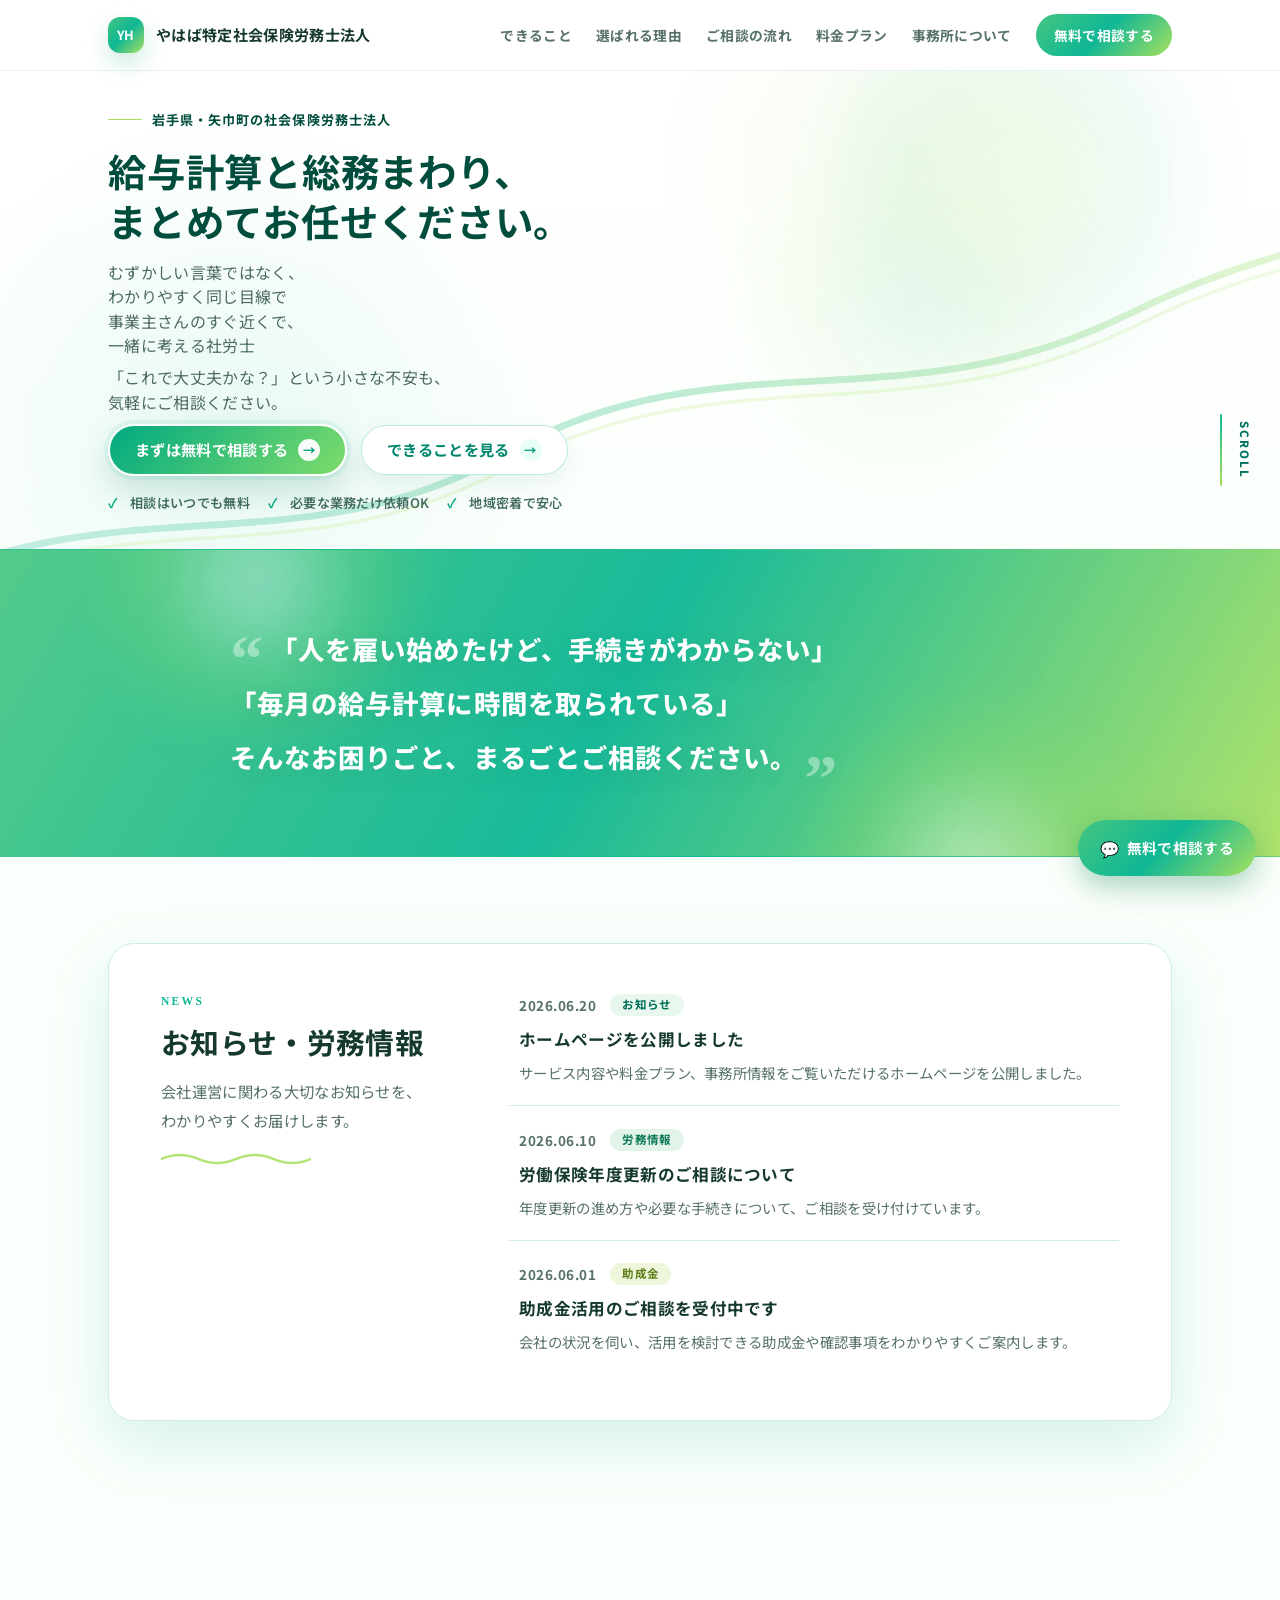
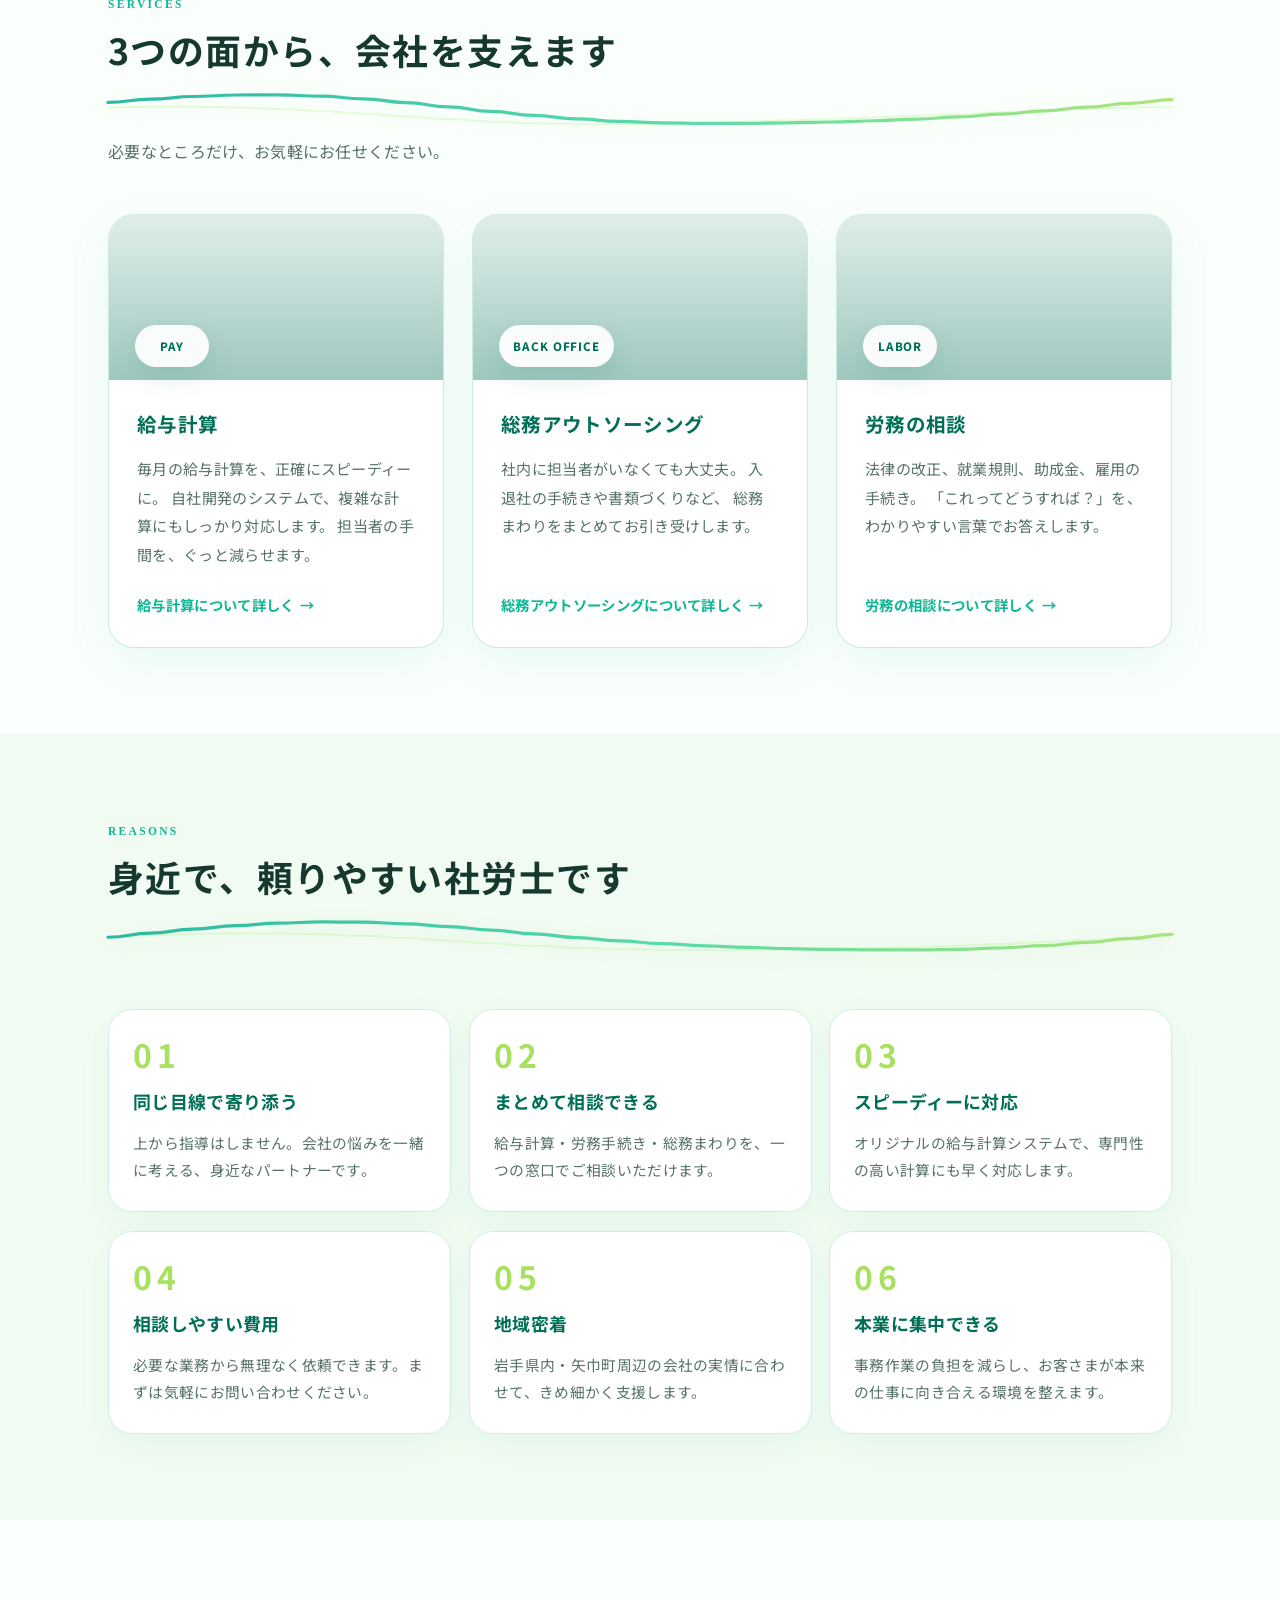
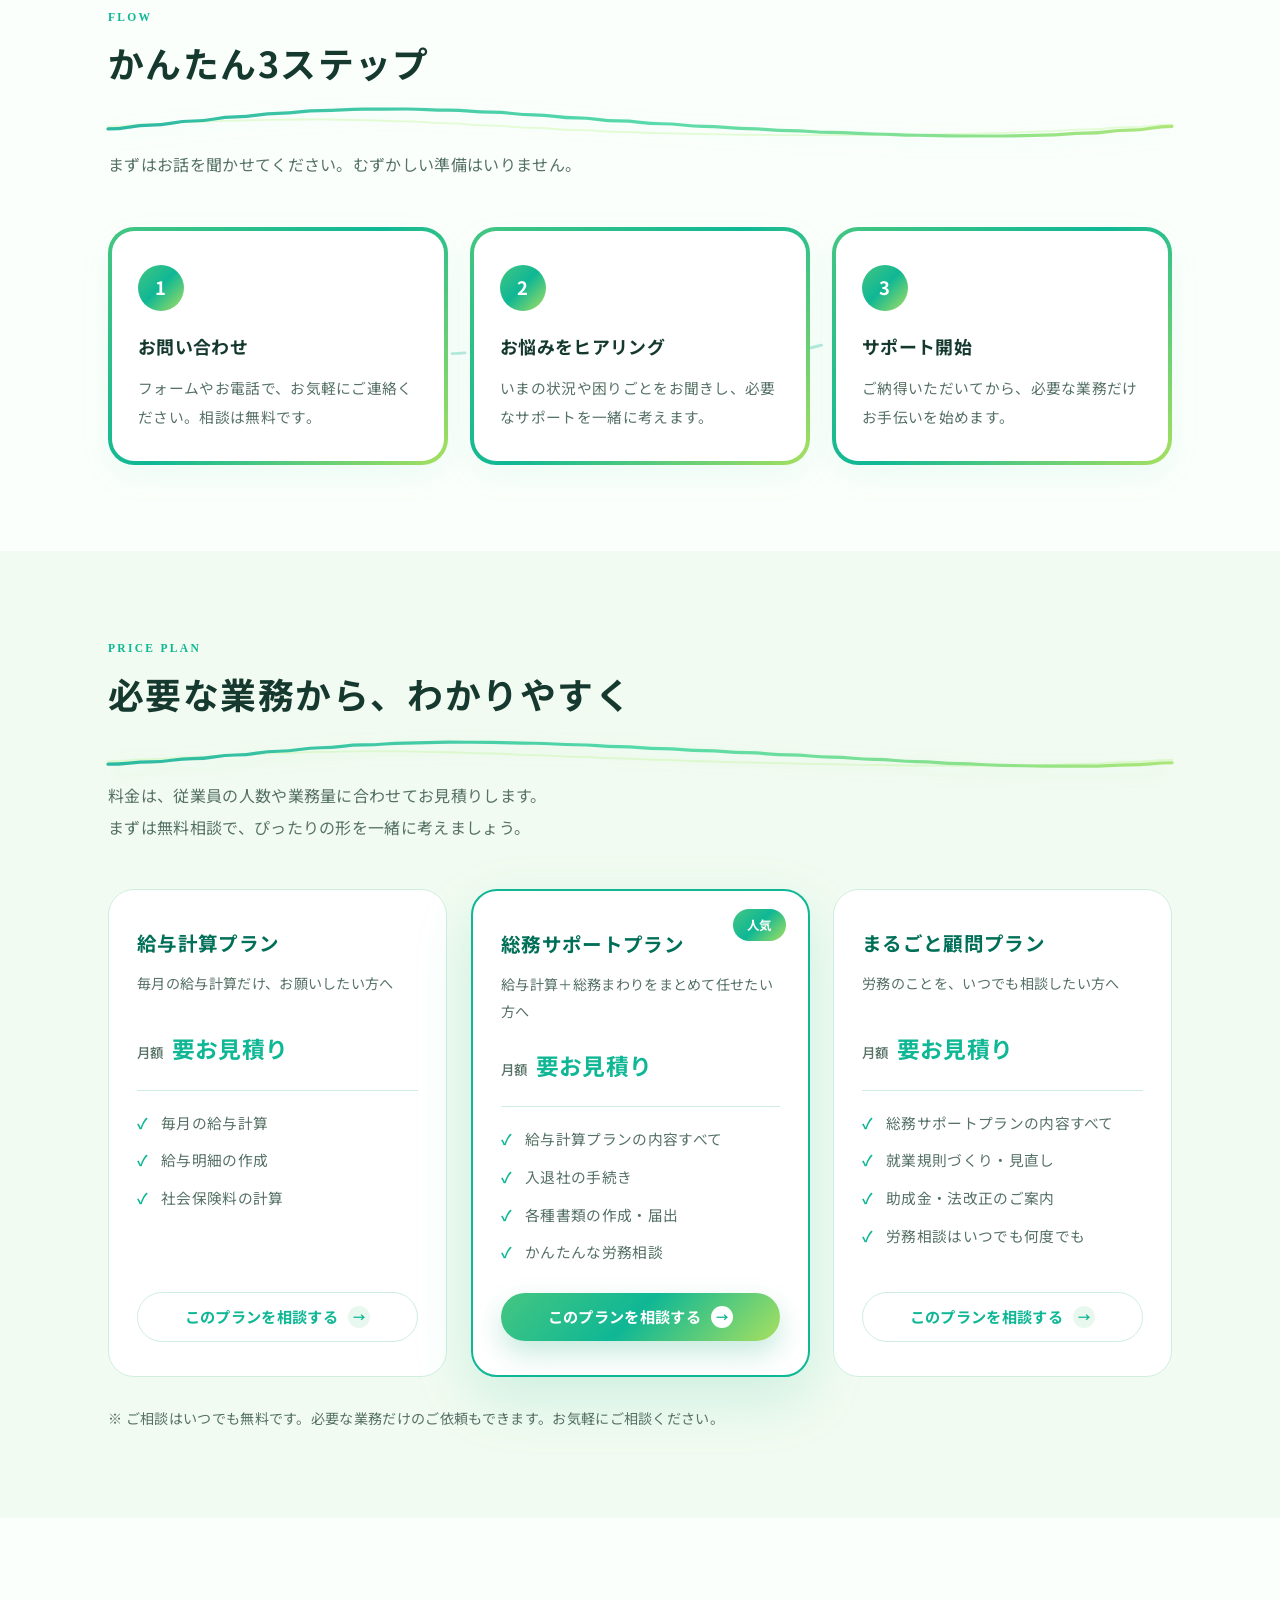
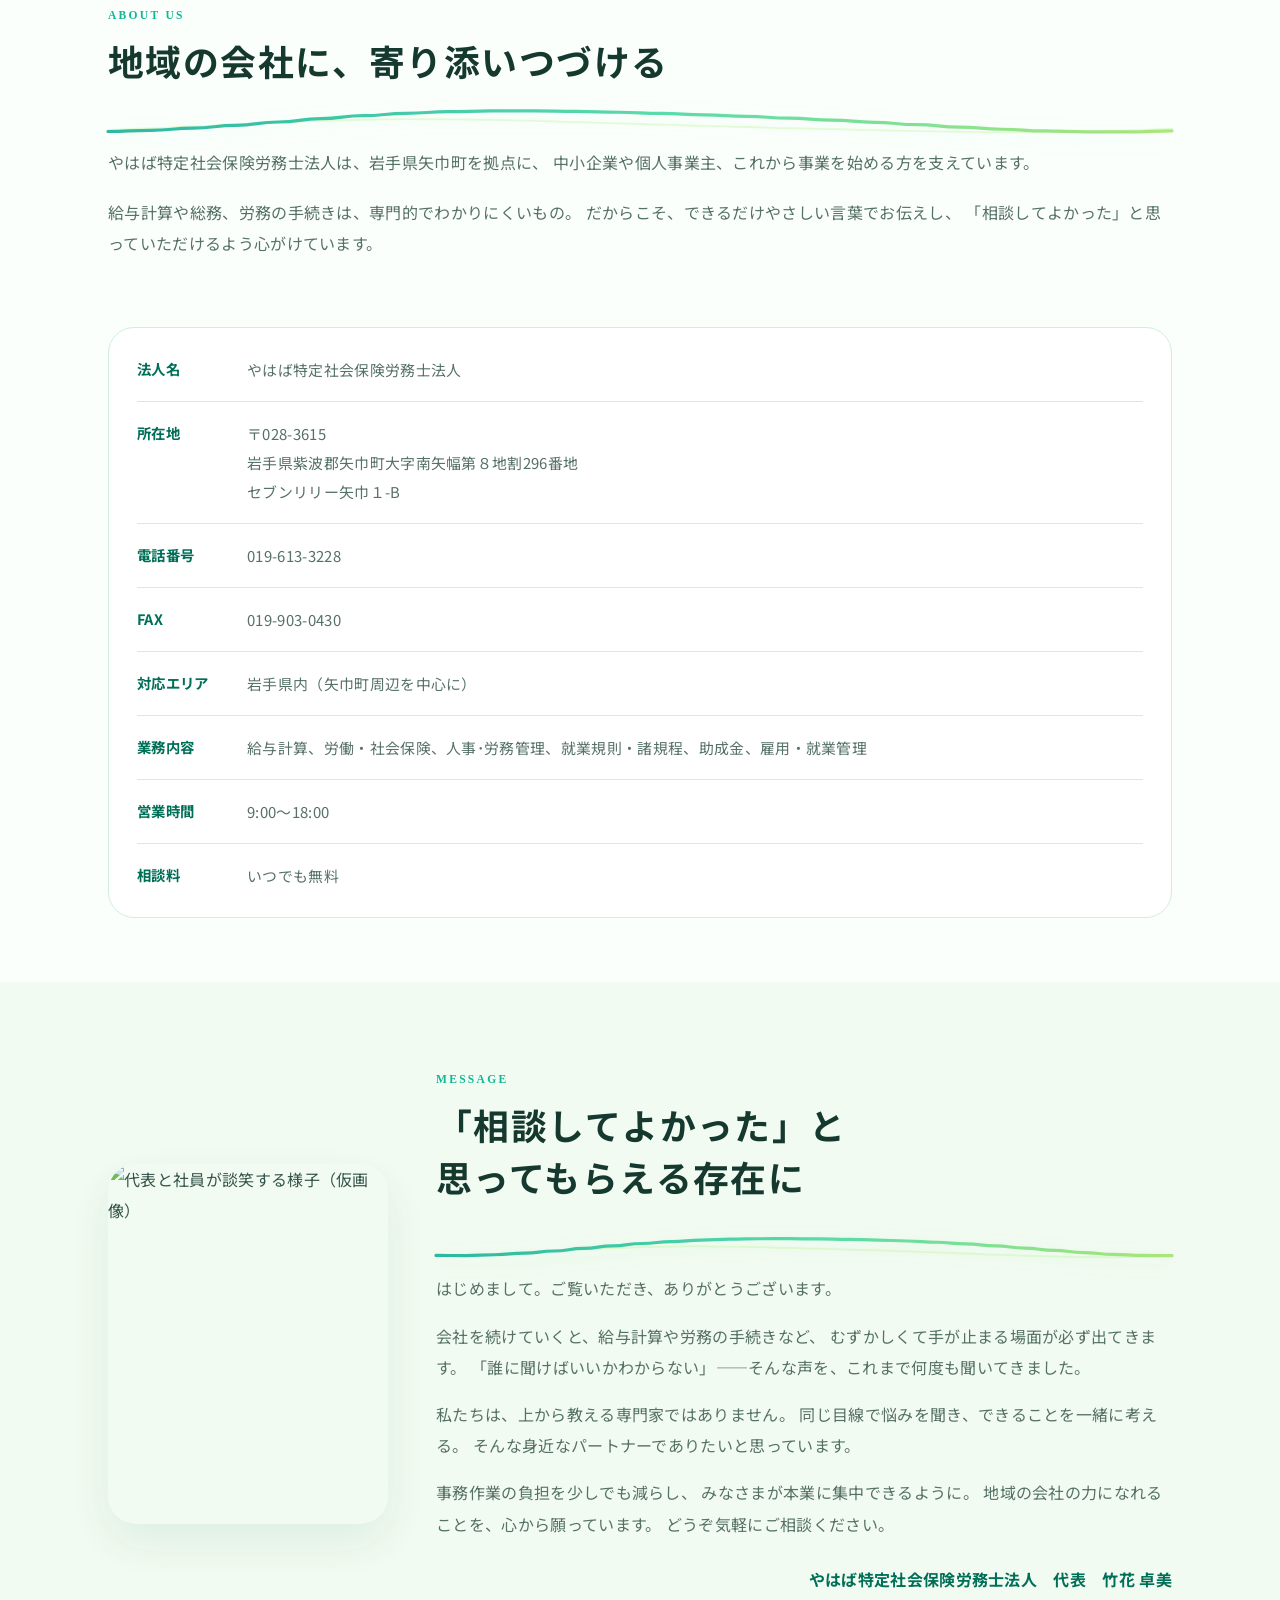
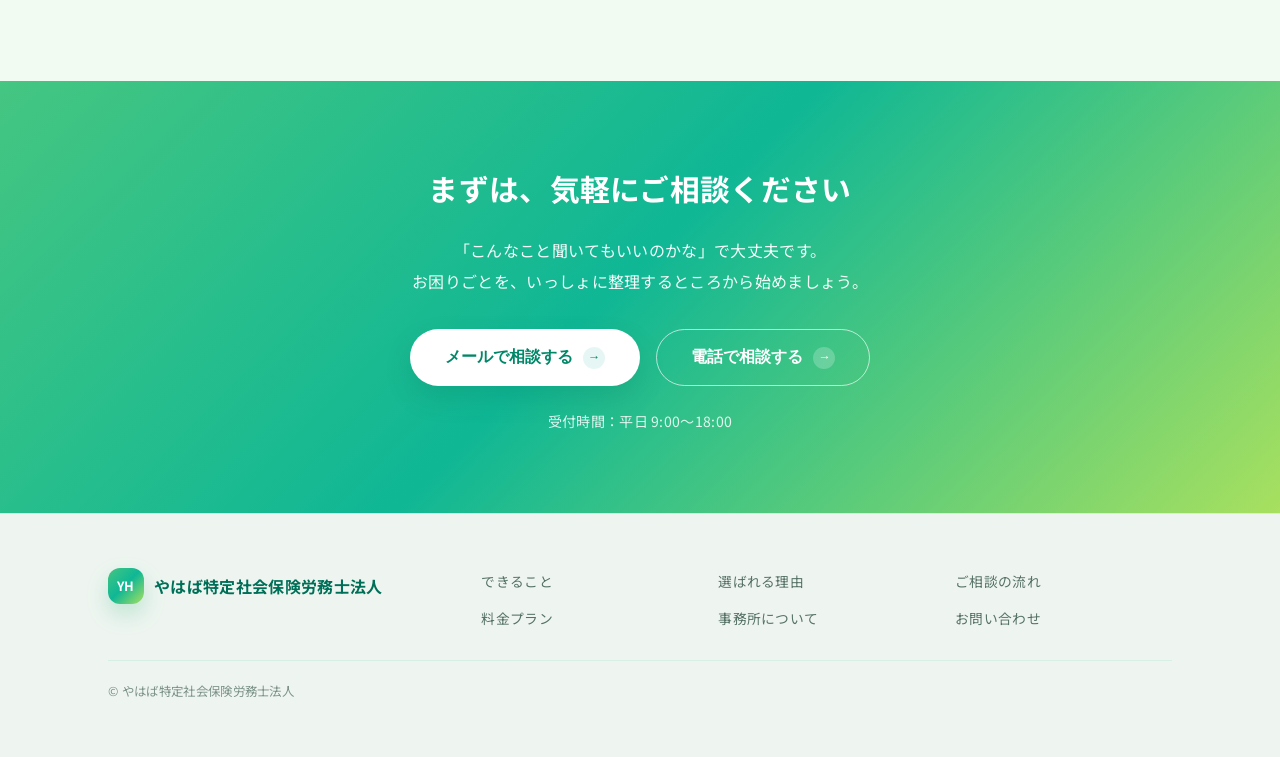
==== index.html @ e947ab68 "Add social insurance labor consultant website pages" ====
<!DOCTYPE html>
<html lang="ja">
<head>
<meta charset="UTF-8">
<meta name="viewport" content="width=device-width, initial-scale=1.0">
<title>やはば特定社会保険労務士法人｜給与計算・総務アウトソーシング・労務相談</title>
<meta name="description" content="岩手県矢巾町の社労士法人です。給与計算や総務まわり、労務の手続きを、まとめて相談できます。中小企業・個人事業主・創業期の方を、身近な目線で支えます。">
<link rel="preconnect" href="https://fonts.googleapis.com">
<link rel="preconnect" href="https://fonts.gstatic.com" crossorigin>
<link href="https://fonts.googleapis.com/css2?family=Noto+Sans+JP:wght@400;500;700&display=swap" rel="stylesheet">
<link rel="stylesheet" href="style.css">
</head>
<body>

<!-- ヘッダー -->
<header class="header" id="top">
  <div class="container header__inner">
    <a href="#top" class="logo">
      <span class="logo__mark">YH</span>
      <span class="logo__text">やはば特定社会保険労務士法人</span>
    </a>
    <nav class="nav" id="nav">
      <a href="#services">できること</a>
      <a href="#reasons">選ばれる理由</a>
      <a href="#flow">ご相談の流れ</a>
      <a href="#plans">料金プラン</a>
      <a href="#about">事務所について</a>
      <a href="#contact" class="nav__cta">無料で相談する</a>
    </nav>
    <button class="nav__toggle" id="navToggle" aria-label="メニューを開く" aria-expanded="false">
      <span></span><span></span><span></span>
    </button>
  </div>
</header>

<main>

  <!-- ヒーロー -->
  <section class="hero">
    <svg class="hero__curve" viewBox="0 0 1440 600" preserveAspectRatio="none" aria-hidden="true">
      <path d="M-40,470 C260,360 540,545 820,400 C1040,288 1250,345 1500,205" fill="none" stroke="var(--accent)" stroke-width="2.5" stroke-linecap="round"/>
    </svg>
    <div class="container hero__inner">
      <div class="hero__body">
        <p class="hero__lead">岩手県・矢巾町の社会保険労務士法人</p>
        <h1 class="hero__title"><span>給与計算と総務まわり、</span><span>まとめてお任せください。</span></h1>
        <div class="hero__message">
          <p class="hero__msgline">むずかしい言葉ではなく、</p>
          <p class="hero__msgline">わかりやすく同じ目線で</p>
          <p class="hero__msgline">事業主さんのすぐ近くで、</p>
          <p class="hero__msgline">一緒に考える社労士</p>
          <p class="hero__msgline hero__msgline--gap">「これで大丈夫かな？」という小さな不安も、</p>
          <p class="hero__msgline">気軽にご相談ください。</p>
        </div>
        <div class="hero__actions">
          <a href="#contact" class="btn btn--primary">まずは無料で相談する</a>
          <a href="#services" class="btn btn--ghost">できることを見る</a>
        </div>
        <ul class="hero__points">
          <li>相談はいつでも無料</li>
          <li>必要な業務だけ依頼OK</li>
          <li>地域密着で安心</li>
        </ul>
      </div>
      <div class="hero__visual" aria-label="地域の会社を支える社労士法人のイメージ">
        <figure class="hero__photo hero__photo--large"><img src="assets/photos/hero-consult.jpg" alt="相談しながら課題を整理するビジネスチーム"></figure>
        <figure class="hero__photo hero__photo--small"><img src="assets/photos/hero-meeting.jpg" alt="書類とパソコンが置かれた明るいオフィス"></figure>
        <figure class="hero__photo hero__photo--thin"><img src="assets/photos/hero-office.jpg" alt="労務相談のイメージ"></figure>
        <p class="hero__bigword">YAHABA SHAROSHI</p>
      </div>
    </div>
  </section>

  <!-- 共感 -->
  <section class="band">
    <div class="container">
      <p class="band__text">
        「人を雇い始めたけど、手続きがわからない」<br>
        「毎月の給与計算に時間を取られている」<br>
        そんなお困りごと、まるごとご相談ください。
      </p>
    </div>
  </section>

  <!-- お知らせ -->
  <section class="section" id="news">
    <div class="container">
      <div class="news">
        <div class="news__head">
          <p class="section__eyebrow">News</p>
          <h2 class="news__title">お知らせ・労務情報</h2>
          <p class="news__desc">会社運営に関わる大切なお知らせを、<br>わかりやすくお届けします。</p>
          <svg class="news__wave" viewBox="0 0 200 16" preserveAspectRatio="none" aria-hidden="true">
            <path d="M0,9 Q25,1 50,9 T100,9 T150,9 T200,9" fill="none" stroke="var(--accent)" stroke-width="2.6" stroke-linecap="round"/>
          </svg>
        </div>
        <ul class="news__list">
          <li class="news__item">
            <article class="news__entry">
              <div class="news__meta">
                <time class="news__date" datetime="2026-06-20">2026.06.20</time>
                <span class="news__tag news__tag--info">お知らせ</span>
              </div>
              <div class="news__body">
                <h3 class="news__headline">ホームページを公開しました</h3>
                <p class="news__text">サービス内容や料金プラン、事務所情報をご覧いただけるホームページを公開しました。</p>
              </div>
            </article>
          </li>
          <li class="news__item">
            <article class="news__entry">
              <div class="news__meta">
                <time class="news__date" datetime="2026-06-10">2026.06.10</time>
                <span class="news__tag news__tag--roumu">労務情報</span>
              </div>
              <div class="news__body">
                <h3 class="news__headline">労働保険年度更新のご相談について</h3>
                <p class="news__text">年度更新の進め方や必要な手続きについて、ご相談を受け付けています。</p>
              </div>
            </article>
          </li>
          <li class="news__item">
            <article class="news__entry">
              <div class="news__meta">
                <time class="news__date" datetime="2026-06-01">2026.06.01</time>
                <span class="news__tag news__tag--josei">助成金</span>
              </div>
              <div class="news__body">
                <h3 class="news__headline">助成金活用のご相談を受付中です</h3>
                <p class="news__text">会社の状況を伺い、活用を検討できる助成金や確認事項をわかりやすくご案内します。</p>
              </div>
            </article>
          </li>
        </ul>
      </div>
    </div>
  </section>

  <!-- できること -->
  <section class="section" id="services">
    <div class="container">
      <div class="section__head">
        <p class="section__eyebrow">Services</p>
        <h2 class="section__title">3つの面から、会社を支えます</h2>
        <p class="section__desc">必要なところだけ、お気軽にお任せください。</p>
      </div>
      <div class="cards">
        <a class="card card--payroll" href="payroll.html">
          <div class="card__ico">PAY</div>
          <h3 class="card__title">給与計算</h3>
          <p class="card__text">
            毎月の給与計算を、正確にスピーディーに。
            自社開発のシステムで、複雑な計算にもしっかり対応します。
            担当者の手間を、ぐっと減らせます。
          </p>
          <span class="card__more">給与計算について詳しく <span aria-hidden="true">→</span></span>
        </a>
        <a class="card card--soumu" href="soumu.html">
          <div class="card__ico">BACK OFFICE</div>
          <h3 class="card__title">総務アウトソーシング</h3>
          <p class="card__text">
            社内に担当者がいなくても大丈夫。
            入退社の手続きや書類づくりなど、
            総務まわりをまとめてお引き受けします。
          </p>
          <span class="card__more">総務アウトソーシングについて詳しく <span aria-hidden="true">→</span></span>
        </a>
        <a class="card card--roumu" href="roumu.html">
          <div class="card__ico">LABOR</div>
          <h3 class="card__title">労務の相談</h3>
          <p class="card__text">
            法律の改正、就業規則、助成金、雇用の手続き。
            「これってどうすれば？」を、
            わかりやすい言葉でお答えします。
          </p>
          <span class="card__more">労務の相談について詳しく <span aria-hidden="true">→</span></span>
        </a>
      </div>
    </div>
  </section>

  <!-- 選ばれる理由 -->
  <section class="section section--alt" id="reasons">
    <div class="container">
      <div class="section__head">
        <p class="section__eyebrow">Reasons</p>
        <h2 class="section__title">身近で、頼りやすい社労士です</h2>
      </div>
      <div class="reasons">
        <div class="reason">
          <span class="reason__num">01</span>
          <h3 class="reason__title">同じ目線で寄り添う</h3>
          <p class="reason__text">上から指導はしません。会社の悩みを一緒に考える、身近なパートナーです。</p>
        </div>
        <div class="reason">
          <span class="reason__num">02</span>
          <h3 class="reason__title">まとめて相談できる</h3>
          <p class="reason__text">給与計算・労務手続き・総務まわりを、一つの窓口でご相談いただけます。</p>
        </div>
        <div class="reason">
          <span class="reason__num">03</span>
          <h3 class="reason__title">スピーディーに対応</h3>
          <p class="reason__text">オリジナルの給与計算システムで、専門性の高い計算にも早く対応します。</p>
        </div>
        <div class="reason">
          <span class="reason__num">04</span>
          <h3 class="reason__title">相談しやすい費用</h3>
          <p class="reason__text">必要な業務から無理なく依頼できます。まずは気軽にお問い合わせください。</p>
        </div>
        <div class="reason">
          <span class="reason__num">05</span>
          <h3 class="reason__title">地域密着</h3>
          <p class="reason__text">岩手県内・矢巾町周辺の会社の実情に合わせて、きめ細かく支援します。</p>
        </div>
        <div class="reason">
          <span class="reason__num">06</span>
          <h3 class="reason__title">本業に集中できる</h3>
          <p class="reason__text">事務作業の負担を減らし、お客さまが本来の仕事に向き合える環境を整えます。</p>
        </div>
      </div>
    </div>
  </section>

  <!-- ご相談の流れ -->
  <section class="section" id="flow">
    <div class="container">
      <div class="section__head">
        <p class="section__eyebrow">Flow</p>
        <h2 class="section__title">かんたん3ステップ</h2>
        <p class="section__desc">まずはお話を聞かせてください。むずかしい準備はいりません。</p>
      </div>
      <ol class="flow">
        <li class="flow__step">
          <span class="flow__num">1</span>
          <h3 class="flow__title">お問い合わせ</h3>
          <p class="flow__text">フォームやお電話で、お気軽にご連絡ください。相談は無料です。</p>
        </li>
        <li class="flow__step">
          <span class="flow__num">2</span>
          <h3 class="flow__title">お悩みをヒアリング</h3>
          <p class="flow__text">いまの状況や困りごとをお聞きし、必要なサポートを一緒に考えます。</p>
        </li>
        <li class="flow__step">
          <span class="flow__num">3</span>
          <h3 class="flow__title">サポート開始</h3>
          <p class="flow__text">ご納得いただいてから、必要な業務だけお手伝いを始めます。</p>
        </li>
      </ol>
    </div>
  </section>

  <!-- 料金プラン -->
  <section class="section section--alt" id="plans">
    <div class="container">
      <div class="section__head">
        <p class="section__eyebrow">Price Plan</p>
        <h2 class="section__title">必要な業務から、わかりやすく</h2>
        <p class="section__desc">
          料金は、従業員の人数や業務量に合わせてお見積りします。<br>
          まずは無料相談で、ぴったりの形を一緒に考えましょう。
        </p>
      </div>
      <div class="plans">
        <article class="plan">
          <h3 class="plan__name">給与計算プラン</h3>
          <p class="plan__for">毎月の給与計算だけ、お願いしたい方へ</p>
          <p class="plan__price"><span class="plan__from">月額</span>要お見積り</p>
          <ul class="plan__list">
            <li>毎月の給与計算</li>
            <li>給与明細の作成</li>
            <li>社会保険料の計算</li>
          </ul>
          <a href="#contact" class="btn btn--ghost plan__btn">このプランを相談する</a>
        </article>

        <article class="plan plan--featured">
          <span class="plan__badge">人気</span>
          <h3 class="plan__name">総務サポートプラン</h3>
          <p class="plan__for">給与計算＋総務まわりをまとめて任せたい方へ</p>
          <p class="plan__price"><span class="plan__from">月額</span>要お見積り</p>
          <ul class="plan__list">
            <li>給与計算プランの内容すべて</li>
            <li>入退社の手続き</li>
            <li>各種書類の作成・届出</li>
            <li>かんたんな労務相談</li>
          </ul>
          <a href="#contact" class="btn btn--primary plan__btn">このプランを相談する</a>
        </article>

        <article class="plan">
          <h3 class="plan__name">まるごと顧問プラン</h3>
          <p class="plan__for">労務のことを、いつでも相談したい方へ</p>
          <p class="plan__price"><span class="plan__from">月額</span>要お見積り</p>
          <ul class="plan__list">
            <li>総務サポートプランの内容すべて</li>
            <li>就業規則づくり・見直し</li>
            <li>助成金・法改正のご案内</li>
            <li>労務相談はいつでも何度でも</li>
          </ul>
          <a href="#contact" class="btn btn--ghost plan__btn">このプランを相談する</a>
        </article>
      </div>
      <p class="plans__note">※ ご相談はいつでも無料です。必要な業務だけのご依頼もできます。お気軽にご相談ください。</p>
    </div>
  </section>

  <!-- 事務所について -->
  <section class="section" id="about">
    <div class="container about">
      <div class="about__body">
        <p class="section__eyebrow">About Us</p>
        <h2 class="section__title">地域の会社に、寄り添いつづける</h2>
        <p class="about__text">
          やはば特定社会保険労務士法人は、岩手県矢巾町を拠点に、
          中小企業や個人事業主、これから事業を始める方を支えています。
        </p>
        <p class="about__text">
          給与計算や総務、労務の手続きは、専門的でわかりにくいもの。
          だからこそ、できるだけやさしい言葉でお伝えし、
          「相談してよかった」と思っていただけるよう心がけています。
        </p>
      </div>
      <div class="about__info">
        <dl class="info">
          <div class="info__row"><dt>法人名</dt><dd>やはば特定社会保険労務士法人</dd></div>
          <div class="info__row"><dt>所在地</dt><dd>〒028-3615<br>岩手県紫波郡矢巾町大字南矢幅第８地割296番地<br>セブンリリー矢巾１-B</dd></div>
          <div class="info__row"><dt>電話番号</dt><dd><a href="tel:0196133228">019-613-3228</a></dd></div>
          <div class="info__row"><dt>FAX</dt><dd>019-903-0430</dd></div>
          <div class="info__row"><dt>対応エリア</dt><dd>岩手県内（矢巾町周辺を中心に）</dd></div>
          <div class="info__row"><dt>業務内容</dt><dd>給与計算、労働・社会保険、人事･労務管理、就業規則・諸規程、助成金、雇用・就業管理</dd></div>
          <div class="info__row"><dt>営業時間</dt><dd>9:00〜18:00</dd></div>
          <div class="info__row"><dt>相談料</dt><dd>いつでも無料</dd></div>
        </dl>
      </div>
    </div>

    <!-- 事務所風景スライドショー（画像はサンプル。後で差し替え可） -->
    <div class="container">
      <div class="office-gallery" role="group" aria-label="事務所の風景（自動で切り替わります）">
        <figure class="office-gallery__slide">
          <img src="assets/photos/hero-consult.jpg" alt="相談風景のイメージ">
        </figure>
        <figure class="office-gallery__slide">
          <img src="assets/photos/hero-meeting.jpg" alt="打ち合わせ風景のイメージ">
        </figure>
        <figure class="office-gallery__slide">
          <img src="assets/photos/hero-office.jpg" alt="労務相談のイメージ">
        </figure>
        <span class="office-gallery__note">地域密着の相談しやすい雰囲気</span>
      </div>
    </div>
  </section>

  <!-- 代表挨拶 -->
  <section class="section section--alt" id="greeting">
    <div class="container greeting">
      <div class="greeting__person greeting__photoOnly">
        <!-- 仮画像：本番では「代表＋社員が談笑する写真」に差し替えてください -->
        <img src="assets/photos/hero-consult.jpg" alt="代表と社員が談笑する様子（仮画像）">
        <div class="greeting__photo" aria-hidden="true">代表</div>
        <p class="greeting__role">代表社員・特定社会保険労務士</p>
        <p class="greeting__name">竹花 卓美</p>
      </div>
      <div class="greeting__body">
        <p class="section__eyebrow">Message</p>
        <h2 class="section__title">「相談してよかった」と<br>思ってもらえる存在に</h2>
        <p class="greeting__text">
          はじめまして。ご覧いただき、ありがとうございます。
        </p>
        <p class="greeting__text">
          会社を続けていくと、給与計算や労務の手続きなど、
          むずかしくて手が止まる場面が必ず出てきます。
          「誰に聞けばいいかわからない」——そんな声を、これまで何度も聞いてきました。
        </p>
        <p class="greeting__text">
          私たちは、上から教える専門家ではありません。
          同じ目線で悩みを聞き、できることを一緒に考える。
          そんな身近なパートナーでありたいと思っています。
        </p>
        <p class="greeting__text">
          事務作業の負担を少しでも減らし、
          みなさまが本業に集中できるように。
          地域の会社の力になれることを、心から願っています。
          どうぞ気軽にご相談ください。
        </p>
        <p class="greeting__sign">やはば特定社会保険労務士法人　代表　竹花 卓美</p>
      </div>
    </div>
  </section>

  <!-- お問い合わせ -->
  <section class="cta" id="contact">
    <div class="container cta__inner">
      <h2 class="cta__title">まずは、気軽にご相談ください</h2>
      <p class="cta__text">
        「こんなこと聞いてもいいのかな」で大丈夫です。<br>
        お困りごとを、いっしょに整理するところから始めましょう。
      </p>
      <div class="cta__actions">
        <button type="button" class="btn btn--white btn--lg contact-modal-open">メールで相談する</button>
        <button type="button" class="btn btn--outline btn--lg phone-modal-open">電話で相談する</button>
      </div>
      <p class="cta__note">受付時間：平日 9:00〜18:00</p>
    </div>
  </section>

</main>

<!-- Scroll Guide -->
<a href="#services" class="scroll-guide" aria-label="下へスクロール">
  <span>SCROLL</span>
  <i aria-hidden="true"></i>
</a>

<!-- フローティング相談ボタン -->
<a href="#contact" class="floating-cta">無料で相談する</a>

<!-- フッター -->
<footer class="footer">
  <div class="container footer__inner">
    <div class="footer__brand">
      <span class="logo__mark">YH</span>
      <span>やはば特定社会保険労務士法人</span>
    </div>
    <nav class="footer__nav">
      <a href="#services">できること</a>
      <a href="#reasons">選ばれる理由</a>
      <a href="#flow">ご相談の流れ</a>
      <a href="#plans">料金プラン</a>
      <a href="#about">事務所について</a>
      <a href="#contact">お問い合わせ</a>
    </nav>
    <p class="footer__copy">&copy; やはば特定社会保険労務士法人</p>
  </div>
</footer>


<!-- 電話番号ポップアップ -->
<div class="phone-modal" id="phoneModal" aria-hidden="true">
  <div class="phone-modal__overlay" data-phone-close></div>
  <div class="phone-modal__dialog" role="dialog" aria-modal="true" aria-labelledby="phoneModalTitle">
    <button type="button" class="phone-modal__close" aria-label="閉じる" data-phone-close>×</button>
    <p class="phone-modal__eyebrow">お電話でのご相談</p>
    <h2 class="phone-modal__title" id="phoneModalTitle">やはば特定社会保険労務士法人</h2>
    <a class="phone-modal__number" href="tel:0196133228">019-613-3228</a>
    <p class="phone-modal__note">スマートフォンでは番号をタップすると発信できます。<br>受付時間：平日 9:00〜18:00</p>
  </div>
</div>

<!-- お問い合わせフォーム -->
<div class="contact-modal" id="contactModal" aria-hidden="true">
  <div class="contact-modal__overlay" data-contact-close></div>
  <div class="contact-modal__dialog" role="dialog" aria-modal="true" aria-labelledby="contactModalTitle">
    <button type="button" class="contact-modal__close" aria-label="閉じる" data-contact-close>×</button>
    <p class="contact-modal__eyebrow">メールでのご相談</p>
    <h2 class="contact-modal__title" id="contactModalTitle">お問い合わせフォーム</h2>
    <p class="contact-modal__lead">下のフォームにご記入ください。内容を確認のうえ、担当者よりご返信いたします。</p>

    <!-- 通知メールの送信先は Netlify 管理画面 → Site → Forms → Form notifications で設定します（メールアドレスはコードではなく管理画面に登録） -->
    <form class="contact-form" name="contact" method="POST" data-netlify="true" netlify-honeypot="bot-field">
      <input type="hidden" name="form-name" value="contact">
      <p class="contact-form__hp" hidden>
        <label>この欄は記入しないでください <input name="bot-field"></label>
      </p>

      <div class="contact-form__row">
        <label class="contact-form__label" for="cf-name">お名前 <span class="contact-form__req">必須</span></label>
        <input class="contact-form__input" id="cf-name" name="お名前" type="text" required autocomplete="name">
      </div>
      <div class="contact-form__row">
        <label class="contact-form__label" for="cf-email">メールアドレス <span class="contact-form__req">必須</span></label>
        <input class="contact-form__input" id="cf-email" name="メールアドレス" type="email" required autocomplete="email">
      </div>
      <div class="contact-form__row">
        <label class="contact-form__label" for="cf-tel">電話番号 <span class="contact-form__opt">任意</span></label>
        <input class="contact-form__input" id="cf-tel" name="電話番号" type="tel" autocomplete="tel">
      </div>
      <div class="contact-form__row">
        <label class="contact-form__label" for="cf-message">相談内容 <span class="contact-form__req">必須</span></label>
        <textarea class="contact-form__input contact-form__textarea" id="cf-message" name="相談内容" rows="5" required></textarea>
      </div>

      <button type="submit" class="btn btn--lg contact-form__submit">送信する</button>
      <p class="contact-form__status" role="status" aria-live="polite"></p>
      <p class="contact-form__note">受付時間：平日 9:00〜18:00／いただいた内容は相談対応の目的のみに使用します。</p>
    </form>
  </div>
</div>

<script src="script.js"></script>
</body>
</html>
---- style.css ----
/* ===== ブランド変数：JTI風の余白・透明感・グリーン基調 ===== */
:root{
  --bg:#fbefb; /* 明るい白緑 */
  --paper:#ffffff;
  --main:#12a96f; /* 添付ロゴ寄せ：明るいグリーン */
  --main-dark:#087a59; /* 暗くなりすぎない深緑 */
  --main-soft:#e9f8ef;
  --accent:#8fd66a; /* 黄みのあるライム寄り */
  --accent-2:#caecc2;
  --sub:#f2fbf1;
  --line:#d9efdf;
  --text:#16392f;
  --text-sub:#567166;
  --white:#ffffff;
  --radius:18px;
  --radius-lg:26px;
  --shadow:0 18px 50px rgba(18,169,111,.13);
  --maxw:1120px;
}

*{box-sizing:border-box;}
html{scroll-behavior:smooth;}
body{
  margin:0;
  font-family:"Noto Sans JP",-apple-system,BlinkMacSystemFont,"Segoe UI",sans-serif;
  color:var(--text);
  background:var(--bg);
  line-height:1.95;
  letter-spacing:.02em;
  -webkit-font-smoothing:antialiased;
}
img{max-width:100%;display:block;}
a{color:inherit;text-decoration:none;}
h1,h2,h3,p,dl,dd{margin:0;}
ul,ol{margin:0;padding:0;list-style:none;}

.container{width:100%;max-width:var(--maxw);margin-inline:auto;padding-inline:28px;}

/* ===== ボタン ===== */
.btn{
  display:inline-flex;align-items:center;justify-content:center;gap:.65em;
  padding:13px 26px;border-radius:999px;font-weight:700;font-size:.95rem;
  transition:transform .18s ease, box-shadow .2s ease, background .2s ease, border-color .2s ease;
  white-space:nowrap;line-height:1.4;
}
.btn--lg{padding:16px 34px;font-size:1rem;}
.btn--primary{background:linear-gradient(135deg,#62c56f 0%,#12a96f 52%,#8fd66a 100%);color:var(--white);box-shadow:0 12px 28px rgba(18,169,111,.24);}
.btn--primary:hover{background:linear-gradient(135deg,#52bc68 0%,#0b9864 58%,#7ccb5c 100%);transform:translateY(-2px);}
.btn--ghost{background:var(--white);color:var(--main);border:1px solid var(--line);}
.btn--ghost:hover{background:var(--main-soft);border-color:var(--accent-2);}
.btn--outline{background:transparent;color:var(--white);border:1px solid rgba(255,255,255,.65);}
.btn--outline:hover{background:rgba(255,255,255,.13);}
.btn::after{content:"→";display:grid;place-items:center;flex:none;width:22px;height:22px;border-radius:50%;font-size:.78rem;line-height:1;transition:transform .2s ease;}
.btn--primary::after{background:var(--white);color:var(--main);}
.btn--ghost::after{background:var(--main-soft);color:var(--main);}
.btn--outline::after{background:rgba(255,255,255,.22);color:var(--white);}
.btn:hover::after{transform:translateX(3px);}

/* ===== ヘッダー ===== */
.header{position:sticky;top:0;z-index:50;background:rgba(251,254,251,.84);backdrop-filter:blur(16px);border-bottom:1px solid rgba(0,122,77,.09);transition:background .3s ease, box-shadow .3s ease;}
.header.is-scrolled{background:rgba(251,254,251,.97);box-shadow:0 8px 28px rgba(18,169,111,.09);}
.header__inner{display:flex;align-items:center;justify-content:space-between;height:70px;}
.logo{display:flex;align-items:center;gap:12px;font-weight:700;min-width:0;}
.logo__mark{display:grid;place-items:center;width:36px;height:36px;border-radius:12px;background:linear-gradient(135deg,#6cc56f 0%,#12a96f 55%,#8fd66a 100%);color:var(--white);font-size:.8rem;letter-spacing:.06em;box-shadow:0 10px 22px rgba(18,169,111,.22);}
.logo__text{font-size:.94rem;white-space:nowrap;}
.nav{display:flex;align-items:center;gap:24px;}
.nav a{font-size:.86rem;font-weight:700;color:var(--text-sub);transition:color .2s;}
.nav a:hover{color:var(--main);}
.nav__cta{background:linear-gradient(135deg,#62c56f 0%,#12a96f 58%,#8fd66a 100%);color:var(--white)!important;padding:8px 18px;border-radius:999px;}
.nav__toggle{display:none;flex-direction:column;gap:5px;background:none;border:none;cursor:pointer;padding:8px;}
.nav__toggle span{display:block;width:24px;height:2px;background:var(--main);transition:.3s;}

/* ===== ヒーロー：写真カード＋大きな余白 ===== */
.hero{position:relative;overflow:hidden;background:linear-gradient(180deg,#fbfffb 0%,#f3fbf2 100%);padding:54px 0 88px;}
.hero::before{content:"";position:absolute;inset:auto -10% 26px -10%;height:170px;background:var(--white);transform:rotate(-3deg);transform-origin:center;z-index:0;}
.hero::after{content:"";position:absolute;right:-120px;top:70px;width:420px;height:420px;border-radius:50%;background:radial-gradient(circle,rgba(143,214,106,.24),rgba(18,169,111,.06) 55%,transparent 72%);pointer-events:none;}
.hero__curve{position:absolute;inset:0;width:100%;height:100%;z-index:1;opacity:.85;pointer-events:none;}
.hero__inner{position:relative;z-index:2;display:grid;grid-template-columns:.88fr 1.12fr;gap:54px;align-items:center;}
.hero__body{padding-top:10px;}
.hero__lead{display:inline-flex;align-items:center;gap:10px;color:var(--main);font-weight:700;font-size:.86rem;letter-spacing:.08em;margin-bottom:18px;}
.hero__lead::before{content:"";width:34px;height:1px;background:var(--accent);}
.hero__title{font-size:clamp(2rem,4vw,3.35rem);font-weight:700;line-height:1.35;letter-spacing:.03em;margin-bottom:24px;color:var(--text);}
.hero__text{color:var(--text-sub);font-size:1.02rem;margin-bottom:30px;}
.hero__actions{display:flex;flex-wrap:wrap;gap:14px;margin-bottom:24px;}
.hero__points{display:flex;flex-wrap:wrap;gap:10px 18px;}
.hero__points li{position:relative;padding:7px 12px 7px 32px;border:1px solid var(--line);border-radius:999px;background:rgba(255,255,255,.72);font-size:.84rem;color:var(--text-sub);}
.hero__points li::before{content:"✓";position:absolute;left:13px;color:var(--main);font-weight:700;}
.hero__visual{position:relative;min-height:455px;}
.hero__photo{position:absolute;overflow:hidden;background:var(--sub);box-shadow:var(--shadow);border:1px solid rgba(255,255,255,.8);}
.hero__photo img{width:100%;height:100%;object-fit:cover;filter:saturate(1.08) contrast(1.01) brightness(1.04);}
.hero__photo--large{left:0;top:0;width:69%;height:305px;border-radius:28px;}
.hero__photo--small{right:0;top:34px;width:38%;height:245px;border-radius:18px;}
.hero__photo--thin{right:8%;bottom:0;width:58%;height:160px;border-radius:18px;}
.hero__bigword{position:absolute;left:14%;bottom:92px;color:var(--main);font-size:clamp(2.2rem,5vw,4.8rem);font-weight:500;letter-spacing:.14em;opacity:.78;line-height:1;}

/* ===== 帯 ===== */
.band{background:var(--white);padding:46px 0;text-align:left;border-top:1px solid var(--line);border-bottom:1px solid var(--line);}
.band__text{max-width:820px;margin-inline:auto;color:var(--main-dark);font-size:1.16rem;font-weight:700;line-height:2.05;}

/* ===== セクション共通 ===== */
.section{padding:86px 0;background:var(--bg);}
.section--alt{background:var(--sub);}
.section__head{max-width:760px;margin:0 0 46px;}
.section__head{text-align:left;}
.section__eyebrow{display:block;color:var(--main);font-weight:700;font-size:.72rem;letter-spacing:.2em;text-transform:uppercase;margin-bottom:9px;font-family:Georgia,serif;}
.section__eyebrow::before{content:none;}
.section__title{font-size:clamp(1.65rem,2.8vw,2.35rem);font-weight:700;line-height:1.45;letter-spacing:.04em;margin-bottom:12px;}
.section__desc{color:var(--text-sub);}

/* ===== カード ===== */
.cards{display:grid;grid-template-columns:repeat(3,1fr);gap:24px;}
.card{position:relative;display:flex;flex-direction:column;min-height:330px;background:var(--white);border-radius:var(--radius);padding:30px 26px 28px;box-shadow:none;border:1px solid var(--line);overflow:hidden;transition:transform .2s ease, box-shadow .2s ease, border-color .2s ease;}
.card::before{content:"";position:absolute;left:0;right:0;top:0;height:7px;background:linear-gradient(90deg,#12a96f 0%,#62c56f 55%,#8fd66a 100%);}
.card:hover{transform:translateY(-6px);box-shadow:var(--shadow);border-color:var(--accent-2);}
.card__ico{display:grid;place-items:center;width:54px;height:54px;background:var(--main-soft);border-radius:16px;font-size:1.55rem;margin-bottom:20px;}
.card__title{font-size:1.22rem;font-weight:700;margin-bottom:12px;color:var(--main-dark);}
.card__text{color:var(--text-sub);font-size:.94rem;line-height:1.9;}
.card__more{display:inline-flex;align-items:center;gap:.35em;margin-top:auto;padding-top:22px;color:var(--main);font-weight:700;font-size:.9rem;}
.card:hover .card__more{gap:.7em;}

/* ===== 選ばれる理由 ===== */
.reasons{display:grid;grid-template-columns:repeat(3,1fr);gap:18px;}
.reason{position:relative;background:var(--white);border-radius:16px;padding:28px 24px;border:1px solid var(--line);transition:background .25s ease, color .25s ease, transform .2s ease;}
.reason:hover{background:var(--main);transform:translateY(-5px);}
.reason__num{display:block;color:var(--accent);font-weight:700;font-size:.82rem;letter-spacing:.16em;margin-bottom:14px;}
.reason__title{font-size:1.12rem;font-weight:700;margin-bottom:10px;color:var(--main-dark);}
.reason__text{color:var(--text-sub);font-size:.92rem;line-height:1.85;}
.reason:hover .reason__num,.reason:hover .reason__title{color:var(--white);}
.reason:hover .reason__text{color:rgba(255,255,255,.92);}

/* ===== 流れ ===== */
.flow{display:grid;grid-template-columns:repeat(3,1fr);gap:22px;counter-reset:step;}
.flow__step{position:relative;background:var(--white);border-radius:var(--radius);padding:34px 26px 30px;border:1px solid var(--line);}
.flow__step:not(:last-child)::after{content:"";position:absolute;right:-16px;top:50%;width:28px;height:1px;background:var(--accent-2);}
.flow__num{display:grid;place-items:center;width:46px;height:46px;margin:0 0 18px;background:linear-gradient(135deg,#62c56f 0%,#12a96f 58%,#8fd66a 100%);color:var(--white);border-radius:50%;font-size:1.15rem;font-weight:700;}
.flow__title{font-size:1.12rem;font-weight:700;margin-bottom:10px;}
.flow__text{color:var(--text-sub);font-size:.92rem;}

/* ===== 料金 ===== */
.plans{display:grid;grid-template-columns:repeat(3,1fr);gap:24px;align-items:stretch;}
.plan{position:relative;display:flex;flex-direction:column;background:var(--white);border-radius:var(--radius-lg);padding:34px 28px;border:1px solid var(--line);box-shadow:none;}
.plan--featured{border:2px solid var(--main);box-shadow:var(--shadow);}
.plan__badge{position:absolute;top:18px;right:22px;background:linear-gradient(135deg,#62c56f 0%,#12a96f 58%,#8fd66a 100%);color:var(--white);font-size:.78rem;font-weight:700;padding:4px 14px;border-radius:999px;}
.plan__name{font-size:1.22rem;font-weight:700;color:var(--main-dark);margin-bottom:8px;padding-right:54px;}
.plan__for{color:var(--text-sub);font-size:.88rem;margin-bottom:18px;min-height:2.8em;}
.plan__price{font-size:1.42rem;font-weight:700;color:var(--main);padding-bottom:18px;margin-bottom:18px;border-bottom:1px solid var(--line);}
.plan__from{font-size:.84rem;font-weight:500;color:var(--text-sub);margin-right:8px;}
.plan__list{display:flex;flex-direction:column;gap:9px;margin-bottom:26px;flex-grow:1;}
.plan__list li{position:relative;padding-left:24px;font-size:.92rem;color:var(--text-sub);}
.plan__list li::before{content:"✓";position:absolute;left:0;top:0;color:var(--main);font-weight:700;}
.plan__btn{width:100%;}
.plans__note{text-align:left;color:var(--text-sub);font-size:.88rem;margin-top:28px;}

/* ===== About ===== */
.about{display:grid;grid-template-columns:.92fr 1.08fr;gap:50px;align-items:start;}
.about__text{color:var(--text-sub);margin-bottom:18px;}
.about .section__title{text-align:left;margin-top:6px;}
.info{background:var(--white);border-radius:var(--radius-lg);padding:10px 28px;border:1px solid var(--line);}
.info__row{display:flex;gap:18px;padding:17px 0;border-bottom:1px solid var(--line);}
.info__row:last-child{border-bottom:none;}
.info__row dt{flex:0 0 92px;font-weight:700;color:var(--main-dark);font-size:.9rem;}
.info__row dd{color:var(--text-sub);font-size:.93rem;}
.office-gallery{position:relative;margin-top:52px;width:100%;aspect-ratio:16/6;border-radius:var(--radius-lg);overflow:hidden;border:1px solid var(--line);box-shadow:var(--shadow);background:var(--sub);}
.office-gallery__slide{position:absolute;inset:0;margin:0;opacity:0;animation:officeFade 18s infinite;}
.office-gallery__slide img{width:100%;height:100%;object-fit:cover;display:block;}
.office-gallery__slide:nth-child(1){animation-delay:0s;}
.office-gallery__slide:nth-child(2){animation-delay:6s;}
.office-gallery__slide:nth-child(3){animation-delay:12s;}
@keyframes officeFade{0%{opacity:0;}4%{opacity:1;}30%{opacity:1;}36%{opacity:0;}100%{opacity:0;}}
.office-gallery__note{position:absolute;right:14px;bottom:12px;z-index:2;background:rgba(24,53,42,.55);color:#fff;font-size:.75rem;padding:5px 12px;border-radius:999px;}
@media (prefers-reduced-motion: reduce){.office-gallery__slide{animation:none;}.office-gallery__slide:nth-child(1){opacity:1;}}

/* ===== 代表挨拶 ===== */
.greeting{display:grid;grid-template-columns:280px 1fr;gap:48px;align-items:start;}
.greeting__person{text-align:center;background:var(--white);border-radius:var(--radius-lg);padding:34px 24px;border:1px solid var(--line);position:sticky;top:96px;}
.greeting__photo{display:grid;place-items:center;width:120px;height:120px;margin:0 auto 18px;border-radius:50%;background:var(--main-soft);color:var(--main);font-weight:700;font-size:1.1rem;border:1px solid var(--accent-2);}
.greeting__role{font-size:.84rem;color:var(--text-sub);margin-bottom:4px;}
.greeting__name{font-size:1.18rem;font-weight:700;color:var(--main-dark);}
.greeting__body .section__title{text-align:left;margin-bottom:22px;}
.greeting__text{color:var(--text-sub);margin-bottom:16px;}
.greeting__sign{margin-top:24px;font-weight:700;color:var(--main-dark);text-align:right;}

/* ===== CTA / Footer ===== */
.cta{background:linear-gradient(135deg,#62c56f 0%,#12a96f 52%,#8fd66a 100%);color:var(--white);padding:78px 0;text-align:center;}
.cta__title{font-size:1.86rem;font-weight:700;margin-bottom:18px;}
.cta__text{margin-bottom:32px;opacity:.95;}
.cta__actions{display:flex;flex-wrap:wrap;gap:16px;justify-content:center;}
.cta__note{margin-top:22px;font-size:.88rem;opacity:.85;}
.footer{background:#eef5f0;color:var(--text-sub);padding:54px 0;border-top:1px solid var(--line);}
.footer__inner{display:grid;grid-template-columns:1fr 2fr;gap:28px;align-items:start;}
.footer__brand{display:flex;align-items:center;gap:10px;font-weight:700;color:var(--main-dark);}
.footer__nav{display:grid;grid-template-columns:repeat(3,minmax(0,1fr));gap:10px 20px;}
.footer__nav a{font-size:.86rem;color:var(--text-sub);transition:color .2s;}
.footer__nav a:hover{color:var(--main);}
.footer__copy{grid-column:1/-1;font-size:.78rem;opacity:.75;border-top:1px solid var(--line);padding-top:18px;}

.floating-cta{position:fixed;right:22px;bottom:22px;z-index:60;display:inline-flex;align-items:center;gap:.5em;background:linear-gradient(135deg,#62c56f 0%,#12a96f 58%,#8fd66a 100%);color:var(--white);font-weight:700;font-size:.92rem;padding:13px 22px;border-radius:999px;box-shadow:0 10px 30px rgba(0,122,77,.34);transition:transform .2s ease,background .2s ease;}
.floating-cta::before{content:"💬";font-size:1.05em;}
.floating-cta:hover{background:var(--main-dark);transform:translateY(-3px);}

/* ===== 下層ページ ===== */
.breadcrumb{padding:24px 0 0;font-size:.82rem;color:var(--text-sub);}
.breadcrumb a{color:var(--main);}
.breadcrumb a:hover{text-decoration:underline;}
.breadcrumb__sep{margin:0 8px;color:var(--accent);}
.article{max-width:820px;margin-inline:auto;padding:50px 0 88px;}
.article__eyebrow{display:block;color:var(--main);font-weight:700;font-size:.72rem;letter-spacing:.2em;text-transform:uppercase;margin-bottom:10px;font-family:Georgia,serif;}
.article__eyebrow::before{content:none;}
.article__title{font-size:clamp(1.8rem,3vw,2.55rem);font-weight:700;line-height:1.45;margin-bottom:20px;letter-spacing:.04em;}
.article__lead{color:var(--text-sub);font-size:1.05rem;margin-bottom:8px;background:var(--white);border:1px solid var(--line);border-radius:var(--radius-lg);padding:24px 26px;}
.article h2{font-size:1.48rem;font-weight:700;color:var(--main-dark);line-height:1.5;margin:52px 0 16px;padding-left:16px;border-left:4px solid var(--main);}
.article h3{font-size:1.15rem;font-weight:700;color:var(--main-dark);margin:32px 0 12px;}
.article p{margin-bottom:18px;}
.article__list{display:flex;flex-direction:column;gap:10px;margin:0 0 18px;}
.article__list li{position:relative;padding:12px 16px 12px 42px;color:var(--text-sub);background:var(--white);border:1px solid var(--line);border-radius:14px;}
.article__list li::before{content:"✓";position:absolute;left:18px;top:12px;color:var(--main);font-weight:700;}
.placeholder{background:var(--main-soft);border:1px dashed var(--accent-2);border-radius:var(--radius);padding:18px 22px;margin:24px 0;color:var(--text-sub);font-size:.9rem;}
.placeholder strong{color:var(--main-dark);}

@media (max-width:980px){
  .nav{gap:18px;}.nav a{font-size:.82rem;}
  .hero__inner{grid-template-columns:1fr;gap:36px;}
  .hero__visual{min-height:390px;max-width:680px;width:100%;margin-inline:auto;}
  .cards,.reasons,.flow{grid-template-columns:repeat(2,1fr);}
  .plans{grid-template-columns:1fr;max-width:520px;}
  .plan__for{min-height:0;}
  .about{grid-template-columns:1fr;}
  .greeting{grid-template-columns:1fr;gap:32px;}
  .greeting__person{position:static;max-width:280px;margin-inline:auto;}
  .footer__inner{grid-template-columns:1fr;}
}

@media (max-width:900px){
  .nav{position:fixed;top:70px;left:0;right:0;flex-direction:column;gap:0;align-items:stretch;background:var(--bg);border-bottom:1px solid var(--line);box-shadow:0 12px 24px rgba(0,92,60,.1);max-height:0;overflow:hidden;transition:max-height .3s ease;}
  .nav.is-open{max-height:480px;}
  .nav a{width:100%;padding:15px 24px;border-top:1px solid var(--line);}
  .nav__cta{margin:14px 24px;text-align:center;}
  .nav__toggle{display:flex;}
  .nav__toggle.is-open span:nth-child(1){transform:translateY(7px) rotate(45deg);}
  .nav__toggle.is-open span:nth-child(2){opacity:0;}
  .nav__toggle.is-open span:nth-child(3){transform:translateY(-7px) rotate(-45deg);}
}

@media (max-width:640px){
  .container{padding-inline:20px;}.logo__text{display:none;}
  .hero{padding:42px 0 62px;}.hero::before{height:120px;bottom:10px;}
  .hero__visual{min-height:300px;}.hero__photo--large{width:78%;height:205px;border-radius:22px;}.hero__photo--small{width:43%;height:155px;top:28px;}.hero__photo--thin{width:66%;height:115px;}.hero__bigword{bottom:68px;font-size:2.1rem;}
  .section{padding:58px 0;}.cards,.reasons,.flow{grid-template-columns:1fr;}.flow__step:not(:last-child)::after{display:none;}
  .btn{width:100%;}.hero__actions,.cta__actions{flex-direction:column;}.hero__points{flex-direction:column;align-items:flex-start;gap:8px;}
  .info__row{flex-direction:column;gap:4px;}.info__row dt{flex-basis:auto;}
  .office-gallery{aspect-ratio:16/10;}.footer__nav{grid-template-columns:1fr 1fr;}
  .floating-cta{right:14px;bottom:14px;padding:12px 18px;font-size:.84rem;}
}

/* ===== 仕上げアニメーション：静的サイトのまま上品に動かす ===== */
@keyframes softFadeUp{
  from{opacity:0;transform:translateY(24px);filter:blur(6px);}
  to{opacity:1;transform:translateY(0);filter:blur(0);}
}
@keyframes softFadeRight{
  from{opacity:0;transform:translateX(-22px);filter:blur(5px);}
  to{opacity:1;transform:translateX(0);filter:blur(0);}
}
@keyframes photoFloat{
  0%,100%{transform:translateY(0) scale(1);}
  50%{transform:translateY(-10px) scale(1.012);}
}
@keyframes photoZoom{
  0%,100%{transform:scale(1);}
  50%{transform:scale(1.045);}
}
@keyframes lineDraw{
  from{stroke-dashoffset:1800;}
  to{stroke-dashoffset:0;}
}
@keyframes pulseGlow{
  0%,100%{box-shadow:0 10px 26px rgba(0,122,77,.20);}
  50%{box-shadow:0 14px 34px rgba(0,122,77,.34);}
}
@keyframes arrowNudge{
  0%,100%{transform:translateX(0);}
  50%{transform:translateX(4px);}
}

/* 初回表示：ヒーローを作り込んだ印象に */
.hero__lead{animation:softFadeRight .75s ease both .08s;}
.hero__title{animation:softFadeUp .8s ease both .18s;}
.hero__text{animation:softFadeUp .8s ease both .30s;}
.hero__actions{animation:softFadeUp .8s ease both .42s;}
.hero__points{animation:softFadeUp .8s ease both .54s;}
.hero__bigword{animation:softFadeUp .9s ease both .38s;}
.hero__curve path{stroke-dasharray:1800;stroke-dashoffset:1800;animation:lineDraw 1.8s cubic-bezier(.22,1,.36,1) both .35s;}
.hero__photo{will-change:transform;}
.hero__photo--large{animation:softFadeUp .9s ease both .16s, photoFloat 8s ease-in-out infinite 1.2s;}
.hero__photo--small{animation:softFadeUp .9s ease both .34s, photoFloat 9s ease-in-out infinite 1.6s;}
.hero__photo--thin{animation:softFadeUp .9s ease both .52s, photoFloat 10s ease-in-out infinite 1.8s;}
.hero__photo img{animation:photoZoom 14s ease-in-out infinite;will-change:transform;}

/* スクロール表示 */
.js-enabled .js-reveal{opacity:0;transform:translateY(28px);filter:blur(6px);transition:opacity .75s ease,transform .75s ease,filter .75s ease;will-change:opacity,transform,filter;}
.js-enabled .js-reveal.is-visible{opacity:1;transform:translateY(0);filter:blur(0);}
.js-enabled .js-reveal[data-reveal="left"]{transform:translateX(-28px);}
.js-enabled .js-reveal[data-reveal="right"]{transform:translateX(28px);}
.js-enabled .js-reveal[data-reveal="left"].is-visible,
.js-enabled .js-reveal[data-reveal="right"].is-visible{transform:translateX(0);}
.js-enabled .js-reveal[data-reveal="scale"]{transform:translateY(18px) scale(.96);}
.js-enabled .js-reveal[data-reveal="scale"].is-visible{transform:translateY(0) scale(1);}

/* カード群は順番に出す */
.js-enabled .cards .card:nth-child(1),
.js-enabled .reasons .reason:nth-child(1),
.js-enabled .flow .flow__step:nth-child(1),
.js-enabled .plans .plan:nth-child(1){transition-delay:.04s;}
.js-enabled .cards .card:nth-child(2),
.js-enabled .reasons .reason:nth-child(2),
.js-enabled .flow .flow__step:nth-child(2),
.js-enabled .plans .plan:nth-child(2){transition-delay:.12s;}
.js-enabled .cards .card:nth-child(3),
.js-enabled .reasons .reason:nth-child(3),
.js-enabled .flow .flow__step:nth-child(3),
.js-enabled .plans .plan:nth-child(3){transition-delay:.20s;}
.js-enabled .reasons .reason:nth-child(4){transition-delay:.08s;}
.js-enabled .reasons .reason:nth-child(5){transition-delay:.16s;}
.js-enabled .reasons .reason:nth-child(6){transition-delay:.24s;}

/* ホバーの質感を少し上げる */
.card,.plan,.reason,.flow__step,.info,.greeting__person,.article__lead,.article__list li{transition:transform .22s ease,box-shadow .22s ease,border-color .22s ease,background .22s ease,color .22s ease;}
.plan:hover,.flow__step:hover,.article__list li:hover{transform:translateY(-4px);box-shadow:var(--shadow);border-color:var(--accent-2);}
.info:hover,.greeting__person:hover{box-shadow:var(--shadow);}
.btn:hover::after,.card:hover .card__more span{animation:arrowNudge .55s ease both;}
.floating-cta{animation:pulseGlow 4.2s ease-in-out infinite;}

/* スライドショーも少しリッチに */
.office-gallery__slide img{animation:officeImageZoom 18s ease-in-out infinite;}
@keyframes officeImageZoom{
  0%{transform:scale(1);}
  30%{transform:scale(1.055);}
  36%{transform:scale(1.055);}
  100%{transform:scale(1);}
}

/* 下層ページの読み始めにも動きを付ける */
.breadcrumb{animation:softFadeRight .65s ease both .06s;}
.article__eyebrow{animation:softFadeRight .65s ease both .12s;}
.article__title{animation:softFadeUp .75s ease both .20s;}
.article__lead{animation:softFadeUp .75s ease both .32s;}

/* 動きを減らす設定の人には停止 */
@media (prefers-reduced-motion: reduce){
  *,*::before,*::after{animation-duration:.01ms!important;animation-iteration-count:1!important;scroll-behavior:auto!important;transition-duration:.01ms!important;}
  .js-enabled .js-reveal{opacity:1!important;transform:none!important;filter:none!important;}
}

/* =========================================================
   追加改善版：実写写真・明るいグリーン・上品な動き
   ========================================================= */
:root{
  --bg:#fbfffb;
  --brand-grad:linear-gradient(135deg,#31c879 0%,#0fb486 48%,#9be15d 100%);
  --brand-grad-soft:linear-gradient(135deg,rgba(49,200,121,.18) 0%,rgba(15,180,134,.16) 48%,rgba(155,225,93,.22) 100%);
  --main:#0fb486;
  --main-dark:#006f58;
  --accent:#9be15d;
  --accent-2:#b7efd7;
  --line:#cceadd;
  --shadow:0 22px 60px rgba(15,180,134,.16);
}

body{background:linear-gradient(180deg,#ffffff 0%,#f8fffa 42%,#f3fbf2 100%);}

.logo__mark,.nav__cta,.btn--primary,.cta,.floating-cta,.plan__badge,.flow__num{background:var(--brand-grad)!important;}
.header{background:rgba(255,255,255,.72);backdrop-filter:blur(14px);}
.header.is-scrolled{background:rgba(255,255,255,.94);}

/* トップ：添付動画寄せ。大きなグリーン面から写真が浮き上がる印象 */
.hero{
  min-height:calc(100vh - 70px);
  display:flex;
  align-items:center;
  background:
    radial-gradient(circle at 78% 22%,rgba(155,225,93,.38) 0 9%,transparent 24%),
    radial-gradient(circle at 88% 68%,rgba(15,180,134,.22) 0 8%,transparent 24%),
    linear-gradient(160deg,#ffffff 0%,#f1fff6 38%,#1fc779 38%,#0eb486 100%);
  padding:62px 0 104px;
}
.hero::before{
  content:"";
  position:absolute;
  inset:auto -8% -68px -8%;
  height:210px;
  background:#fff;
  transform:rotate(-3.2deg);
  z-index:0;
}
.hero::after{
  content:"";
  position:absolute;
  right:-110px;
  top:130px;
  width:520px;
  height:520px;
  border-radius:50%;
  background:radial-gradient(circle,rgba(255,255,255,.46),rgba(155,225,93,.16) 42%,transparent 70%);
  animation:breathingBlob 7.5s ease-in-out infinite;
}
.hero__curve{opacity:.92;mix-blend-mode:screen;}
.hero__curve path{stroke:#ffffff;stroke-width:3;}
.hero__inner{grid-template-columns:.9fr 1.1fr;}
.hero__body{position:relative;z-index:3;background:rgba(255,255,255,.78);border:1px solid rgba(255,255,255,.85);border-radius:32px;padding:40px 42px;box-shadow:0 28px 80px rgba(0,111,88,.14);backdrop-filter:blur(12px);}
.hero__lead,.hero__title{color:#004d3e;}
.hero__text{color:#496a60;}
.hero__points li{background:rgba(255,255,255,.78);border-color:rgba(183,239,215,.9);}
.hero__visual{position:relative;min-height:520px;}
.hero__photo{position:absolute;overflow:hidden;background:#fff;box-shadow:0 28px 80px rgba(0,111,88,.22);border:8px solid rgba(255,255,255,.92);margin:0;}
.hero__photo img{width:100%;height:100%;object-fit:cover;filter:saturate(1.06) brightness(1.06) contrast(1.02);}
.hero__photo::after{content:"";position:absolute;inset:0;background:linear-gradient(180deg,transparent 50%,rgba(0,111,88,.12));pointer-events:none;}
.hero__photo--large{left:0;top:20px;width:70%;height:330px;border-radius:34px;}
.hero__photo--small{right:0;top:76px;width:40%;height:245px;border-radius:26px;}
.hero__photo--thin{right:10%;bottom:28px;width:60%;height:168px;border-radius:26px;}
.hero__bigword{position:absolute;left:6%;bottom:8px;color:rgba(255,255,255,.72);font-size:clamp(2.4rem,5.5vw,5.3rem);font-weight:700;letter-spacing:.16em;line-height:1;text-shadow:0 10px 30px rgba(0,111,88,.12);}

/* 画像1：共感セクション。青緑〜ライム背景＋ぼかし円の明滅 */
.band{
  position:relative;
  overflow:hidden;
  background:var(--brand-grad);
  color:#fff;
  padding:72px 0;
  border-top:1px solid rgba(15,180,134,.25);
  border-bottom:1px solid rgba(15,180,134,.25);
}
.band::before,.band::after{
  content:"";
  position:absolute;
  width:360px;
  height:360px;
  border-radius:50%;
  filter:blur(18px);
  background:radial-gradient(circle,rgba(255,255,255,.42),rgba(155,225,93,.18) 44%,transparent 70%);
  animation:breathingBlob 6.8s ease-in-out infinite;
}
.band::before{left:6%;top:-150px;}
.band::after{right:10%;bottom:-190px;animation-delay:2s;}
.band .container{position:relative;z-index:1;}
.band__text{color:#fff;text-shadow:0 8px 24px rgba(0,111,88,.16);}

/* 画像2：サービスカードの背面に実写写真、ホバーで浮き上がり＋写真拡大 */
.cards{gap:28px;}
.card{
  isolation:isolate;
  min-height:390px;
  padding:170px 28px 28px;
  border-radius:26px;
  border:1px solid rgba(204,234,221,.95);
  background:#fff;
  box-shadow:0 14px 44px rgba(15,180,134,.08);
}
.card::before{
  content:"";
  position:absolute;
  inset:0 0 auto 0;
  height:148px;
  background-size:cover;
  background-position:center;
  transform:scale(1);
  transition:transform .75s cubic-bezier(.22,1,.36,1),filter .3s ease;
  z-index:-2;
}
.card::after{
  content:"";
  position:absolute;
  inset:0 0 auto 0;
  height:148px;
  background:linear-gradient(180deg,rgba(0,111,88,.05),rgba(0,111,88,.28));
  z-index:-1;
}
.card--payroll::before{background-image:url("assets/photos/service-pay.png");}
.card--soumu::before{background-image:url("assets/photos/service-backoffice.png");}
.card--roumu::before{background-image:url("assets/photos/service-labor.png");}
.card:hover{transform:translateY(-12px);box-shadow:0 28px 70px rgba(15,180,134,.18);border-color:var(--accent-2);}
.card:hover::before{transform:scale(1.08);filter:saturate(1.12) brightness(1.06);}
.card__ico{
  position:absolute;
  left:26px;
  top:110px;
  width:auto;
  min-width:74px;
  height:42px;
  padding:0 14px;
  border-radius:999px;
  background:rgba(255,255,255,.94);
  color:var(--main-dark);
  font-size:.72rem;
  letter-spacing:.08em;
  font-weight:800;
  box-shadow:0 10px 26px rgba(0,111,88,.12);
}

/* 画像3：理由カードはホバーで青緑〜ライムグラデーション */
.section{position:relative;overflow:hidden;}
.section::after{
  content:"";
  position:absolute;
  left:-5%;right:-5%;top:18px;
  height:64px;
  opacity:.22;
  pointer-events:none;
  background:url("data:image/svg+xml,%3Csvg xmlns='http://www.w3.org/2000/svg' viewBox='0 0 1440 90' preserveAspectRatio='none'%3E%3Cpath d='M0,55 C180,5 330,85 510,35 C720,-20 880,115 1080,45 C1240,-10 1340,20 1440,5' fill='none' stroke='%230fb486' stroke-width='2.4' stroke-linecap='round'/%3E%3C/svg%3E") center/100% 100% no-repeat;
  animation:waveDrift 9s ease-in-out infinite;
}
.reason{border-radius:24px;background:#fff;border:1px solid var(--line);box-shadow:0 12px 34px rgba(15,180,134,.06);}
.reason:hover{background:var(--brand-grad)!important;transform:translateY(-8px);box-shadow:0 26px 64px rgba(15,180,134,.2);}
.reason:hover .reason__num,.reason:hover .reason__title,.reason:hover .reason__text{color:#fff;}

/* 画像4：流れカードは4pxグラデーション枠 */
.flow__step{
  border:4px solid transparent!important;
  background:linear-gradient(#fff,#fff) padding-box,var(--brand-grad) border-box;
  border-radius:26px;
  box-shadow:0 12px 34px rgba(15,180,134,.06);
}
.flow__step:not(:last-child)::after{height:2px;background:linear-gradient(90deg,#0fb486,#9be15d);}
.flow__step:hover{transform:translateY(-8px);box-shadow:0 26px 64px rgba(15,180,134,.18);}

/* 実写感を増やす：代表・事務所 */
.greeting__photo{
  width:168px;height:168px;border-radius:36px;
  background:url("assets/photos/hero-office.jpg") center/cover no-repeat;
  color:transparent;border:6px solid #fff;box-shadow:0 18px 50px rgba(15,180,134,.15);
}
.office-gallery{border-radius:32px;box-shadow:0 24px 70px rgba(15,180,134,.14);}
.office-gallery__slide img{filter:saturate(1.05) brightness(1.05);}

/* 下層ページ：実写背景の見出し感 */
.article__lead{position:relative;overflow:hidden;border-radius:28px;background:#fff;}
.article__lead::after{content:"";position:absolute;right:-40px;bottom:-40px;width:170px;height:170px;border-radius:50%;background:var(--brand-grad-soft);animation:breathingBlob 7s ease-in-out infinite;}
.article h2{border-left:0;padding-left:0;}
.article h2::before{content:"";display:inline-block;width:36px;height:4px;border-radius:999px;background:var(--brand-grad);vertical-align:middle;margin-right:12px;}

@keyframes breathingBlob{
  0%,100%{opacity:.62;transform:scale(1);}
  50%{opacity:1;transform:scale(1.16);}
}
@keyframes waveDrift{
  0%,100%{transform:translateX(0) translateY(0);}
  50%{transform:translateX(38px) translateY(8px);}
}

/* スクロール時は下から上に止まる動きへ統一 */
.js-enabled .js-reveal,
.js-enabled .js-reveal[data-reveal="left"],
.js-enabled .js-reveal[data-reveal="right"],
.js-enabled .js-reveal[data-reveal="scale"]{
  opacity:0;
  transform:translateY(42px) scale(.985);
  filter:blur(7px);
  transition:opacity .82s cubic-bezier(.22,1,.36,1),transform .82s cubic-bezier(.22,1,.36,1),filter .82s ease;
}
.js-enabled .js-reveal.is-visible,
.js-enabled .js-reveal[data-reveal="left"].is-visible,
.js-enabled .js-reveal[data-reveal="right"].is-visible,
.js-enabled .js-reveal[data-reveal="scale"].is-visible{
  opacity:1;
  transform:translateY(0) scale(1);
  filter:blur(0);
}

@media (max-width:980px){
  .hero{min-height:auto;background:linear-gradient(160deg,#ffffff 0%,#f1fff6 42%,#1fc779 42%,#0eb486 100%);}
  .hero__body{padding:32px 28px;}
}
@media (max-width:640px){
  .hero{padding:34px 0 76px;background:linear-gradient(170deg,#fff 0%,#f3fff7 52%,#1fc779 52%,#0eb486 100%);}
  .hero__body{border-radius:24px;padding:26px 22px;}
  .hero__visual{min-height:330px;}
  .hero__photo--large{width:82%;height:210px;}
  .hero__photo--small{width:48%;height:150px;right:0;top:36px;}
  .hero__photo--thin{width:70%;height:118px;right:5%;bottom:28px;}
  .hero__bigword{font-size:2rem;bottom:0;}
  .card{min-height:360px;padding-top:160px;}
}

/* =========================================================
   FINAL REQUEST PATCH：日本人実写写真＋リッチモーション強化
   ========================================================= */
:root{
  --brand-grad:linear-gradient(135deg,#45c681 0%,#0fb795 48%,#a8e05f 100%);
  --brand-grad-soft:linear-gradient(135deg,rgba(69,198,129,.18) 0%,rgba(15,183,149,.15) 48%,rgba(168,224,95,.20) 100%);
  --main:#0fb795;
  --main-dark:#006f58;
  --accent:#a8e05f;
  --accent-2:#c5f2d4;
  --line:#cfeee1;
}

/* 1. トップヒーロー：大きな円形グラデーション＋写真カード切り替え */
.hero{
  overflow:hidden;
  background:
    radial-gradient(circle at 69% 46%,rgba(255,255,255,.62) 0 12%,transparent 23%),
    linear-gradient(160deg,#ffffff 0%,#f2fff8 34%,#3fca82 34%,#0fb795 65%,#a8e05f 100%)!important;
}
.hero::after{
  right:5%;
  top:50%;
  width:min(62vw,740px);
  height:min(62vw,740px);
  transform:translateY(-50%);
  background:radial-gradient(circle,rgba(168,224,95,.88) 0%,rgba(15,183,149,.74) 43%,rgba(69,198,129,.22) 67%,transparent 72%)!important;
  filter:blur(.5px);
  animation:heroCircleGrow 9s cubic-bezier(.22,1,.36,1) infinite!important;
  z-index:0;
}
.hero__inner{position:relative;z-index:2;}
.hero__body{
  animation:heroPanelIn .9s cubic-bezier(.22,1,.36,1) both .08s;
}
.hero__lead{animation:lineUp .72s cubic-bezier(.22,1,.36,1) both .18s!important;}
.hero__title{overflow:hidden;}
.hero__title span{
  display:block;
  opacity:0;
  transform:translateY(32px);
  animation:lineUp .82s cubic-bezier(.22,1,.36,1) both;
}
.hero__title span:nth-child(1){animation-delay:.30s;}
.hero__title span:nth-child(2){animation-delay:.46s;}
.hero__text{animation:lineUp .78s cubic-bezier(.22,1,.36,1) both .62s!important;}
.hero__actions{animation:lineUp .78s cubic-bezier(.22,1,.36,1) both .84s!important;}
.hero__points{animation:lineUp .78s cubic-bezier(.22,1,.36,1) both 1.02s!important;}
.hero__visual::before{
  content:"";
  position:absolute;
  inset:4% -6% 2% 2%;
  border-radius:999px;
  background:radial-gradient(circle,rgba(255,255,255,.55),rgba(168,224,95,.32) 36%,rgba(15,183,149,.20) 60%,transparent 72%);
  filter:blur(12px);
  animation:visualBreath 8s ease-in-out infinite;
  z-index:0;
}
.hero__photo{
  z-index:1;
  border:9px solid rgba(255,255,255,.95);
  box-shadow:0 34px 90px rgba(0,111,88,.28),0 10px 26px rgba(255,255,255,.24) inset;
}
.hero__photo--large{animation:cardFadeZoom 12s ease-in-out infinite 0s, heroPhotoIn .9s cubic-bezier(.22,1,.36,1) both .32s!important;}
.hero__photo--small{animation:cardFadeZoom 12s ease-in-out infinite 3.8s, heroPhotoIn .9s cubic-bezier(.22,1,.36,1) both .54s!important;}
.hero__photo--thin{animation:cardFadeZoom 12s ease-in-out infinite 7.6s, heroPhotoIn .9s cubic-bezier(.22,1,.36,1) both .76s!important;}
.hero__photo img{animation:kenBurns 15s ease-in-out infinite!important;}
.hero__bigword{animation:lineUp .9s cubic-bezier(.22,1,.36,1) both 1.02s!important;}

/* 右の丸アイコンは削除。代わりにSCROLL表示 */
.scroll-guide{
  position:fixed;
  right:26px;
  top:50%;
  transform:translateY(-50%);
  z-index:45;
  display:flex;
  flex-direction:column;
  align-items:center;
  gap:12px;
  color:#00735f;
  font-size:.72rem;
  font-weight:800;
  letter-spacing:.18em;
  writing-mode:vertical-rl;
  text-decoration:none;
}
.scroll-guide i{
  display:block;
  width:2px;
  height:72px;
  border-radius:999px;
  background:linear-gradient(180deg,#0fb795,#a8e05f);
  position:relative;
  overflow:hidden;
}
.scroll-guide i::after{
  content:"";
  position:absolute;
  left:0;top:-35%;
  width:100%;height:35%;
  background:#fff;
  box-shadow:0 0 12px rgba(255,255,255,.9);
  animation:scrollLine 1.8s ease-in-out infinite;
}

/* 2. 共感セクション：呼吸するグラデーション背景 */
.band{
  min-height:250px;
  display:flex;
  align-items:center;
  background:linear-gradient(120deg,rgba(69,198,129,.92),rgba(15,183,149,.96) 48%,rgba(168,224,95,.92))!important;
}
.band__text{
  font-size:clamp(1.18rem,2.2vw,1.65rem)!important;
  font-weight:800!important;
  letter-spacing:.04em;
  line-height:2.05!important;
}
.band__text::before,.band__text::after{
  content:"“";
  font-family:Georgia,serif;
  font-size:2.5em;
  line-height:0;
  opacity:.38;
  vertical-align:-.32em;
}
.band__text::after{content:"”";vertical-align:-.48em;}

/* 3. サービスカード：日本人実写写真背景＋ホバー拡大 */
.card--payroll::before{background-image:url("assets/photos/service-pay.png")!important;background-position:center;}
.card--soumu::before{background-image:url("assets/photos/service-backoffice.png")!important;background-position:center;}
.card--roumu::before{background-image:url("assets/photos/service-labor.png")!important;background-position:center;}
.card::before{height:165px!important;filter:saturate(1.04) brightness(.88) blur(.2px);}
.card::after{height:165px!important;background:linear-gradient(180deg,rgba(0,111,88,.12),rgba(0,111,88,.38))!important;}
.card{padding-top:190px!important;overflow:hidden;}
.card:hover::before{transform:scale(1.12)!important;filter:saturate(1.10) brightness(1.02) blur(0);}

/* 4. 選ばれる理由：ホバー時グラデーション＋波形 */
.reason{overflow:hidden;position:relative;}
.reason::after{
  content:"";
  position:absolute;
  inset:auto -20% 16px -20%;
  height:70px;
  opacity:0;
  background:url("data:image/svg+xml,%3Csvg xmlns='http://www.w3.org/2000/svg' viewBox='0 0 800 100' preserveAspectRatio='none'%3E%3Cpath d='M0 60 C130 10 240 95 380 46 C520 0 625 100 800 34' fill='none' stroke='rgba(255,255,255,.6)' stroke-width='4' stroke-linecap='round'/%3E%3C/svg%3E") center/100% 100% no-repeat;
  transform:translateX(-20px);
  transition:opacity .28s ease;
  animation:reasonWave 5s ease-in-out infinite;
  pointer-events:none;
}
.reason:hover::after{opacity:1;}
.reason__num{font-size:2rem!important;line-height:1;}
.reason:hover .reason__num{transform:scale(1.16);}

/* 5. 流れ：4pxグラデーション枠＋波形接続 */
.flow{position:relative;}
.flow::before{
  content:"";
  position:absolute;
  left:9%;right:9%;top:50%;height:84px;
  transform:translateY(-50%);
  background:url("data:image/svg+xml,%3Csvg xmlns='http://www.w3.org/2000/svg' viewBox='0 0 1000 120' preserveAspectRatio='none'%3E%3Cpath d='M0 62 C125 18 230 102 350 58 C485 10 575 108 710 58 C835 13 910 78 1000 48' fill='none' stroke='%230fb795' stroke-width='4' stroke-linecap='round' stroke-dasharray='14 18'/%3E%3C/svg%3E") center/100% 100% no-repeat;
  opacity:.28;
  animation:flowWave 7.2s ease-in-out infinite;
  pointer-events:none;
}
.flow__step{position:relative;z-index:1;}
.flow__step:not(:last-child)::after{display:none!important;}
.flow__step{border:4px solid transparent!important;background:linear-gradient(#fff,#fff) padding-box,var(--brand-grad) border-box!important;}

/* 既存フローティングは少し控えめに */
.floating-cta{right:24px;bottom:24px;}

@keyframes heroCircleGrow{
  0%,100%{opacity:.82;transform:translateY(-50%) scale(.92);}
  48%{opacity:1;transform:translateY(-50%) scale(1.08);}
}
@keyframes visualBreath{
  0%,100%{opacity:.55;transform:scale(.94) translateY(0);}
  50%{opacity:1;transform:scale(1.06) translateY(-10px);}
}
@keyframes lineUp{
  from{opacity:0;transform:translateY(30px);filter:blur(8px);}
  to{opacity:1;transform:translateY(0);filter:blur(0);}
}
@keyframes heroPanelIn{
  from{opacity:0;transform:translateY(28px) scale(.98);filter:blur(10px);}
  to{opacity:1;transform:translateY(0) scale(1);filter:blur(0);}
}
@keyframes heroPhotoIn{
  from{opacity:0;transform:translateY(44px) scale(.94) rotate(-1deg);filter:blur(10px);}
  to{opacity:1;transform:translateY(0) scale(1) rotate(0);filter:blur(0);}
}
@keyframes cardFadeZoom{
  0%,8%{opacity:.45;filter:saturate(.96) brightness(.92);}
  18%,42%{opacity:1;filter:saturate(1.08) brightness(1.06);}
  55%,100%{opacity:.58;filter:saturate(.98) brightness(.96);}
}
@keyframes kenBurns{
  0%,100%{transform:scale(1.02) translate(0,0);}
  50%{transform:scale(1.10) translate(-1.5%,1.2%);}
}
@keyframes scrollLine{
  0%{top:-35%;opacity:0;}
  25%{opacity:1;}
  100%{top:105%;opacity:0;}
}
@keyframes reasonWave{
  0%,100%{transform:translateX(-24px);}
  50%{transform:translateX(24px);}
}
@keyframes flowWave{
  0%,100%{transform:translateY(-50%) translateX(-12px);}
  50%{transform:translateY(-50%) translateX(24px);}
}

@media (max-width:980px){
  .scroll-guide{display:none;}
  .hero::after{width:560px;height:560px;right:-130px;top:58%;}
  .hero__title span{display:inline;}
}
@media (max-width:640px){
  .hero::after{width:420px;height:420px;right:-180px;top:50%;}
  .hero__title span{display:inline;}
  .band{min-height:220px;padding:48px 0;}
  .flow::before{display:none;}
}
.greeting__photo{background:url("assets/photos/hero-office.jpg") center/cover no-repeat!important;}

/* ===== 追加修正：各セクション上部の波線をゆっくり波打たせる ===== */
.section{
  position:relative;
  overflow:hidden;
}
.section > .container{
  position:relative;
  z-index:1;
}
.section::before,
.section::after{
  content:"";
  position:absolute;
  left:-12%;
  right:-12%;
  top:18px;
  height:82px;
  pointer-events:none;
  z-index:0;
  transform-origin:center;
  will-change:transform,opacity,background-position;
}
.section::before{
  opacity:.26;
  background:url("data:image/svg+xml,%3Csvg xmlns='http://www.w3.org/2000/svg' viewBox='0 0 1600 100' preserveAspectRatio='none'%3E%3Cpath d='M0,52 C190,8 350,84 540,44 C735,2 900,92 1110,46 C1290,8 1440,36 1600,20' fill='none' stroke='%230fb795' stroke-width='2.6' stroke-linecap='round'/%3E%3C/svg%3E") 0 50%/115% 100% no-repeat;
  animation:sectionWaveBreath 16s ease-in-out infinite;
}
.section::after{
  top:26px;
  opacity:.15;
  background:url("data:image/svg+xml,%3Csvg xmlns='http://www.w3.org/2000/svg' viewBox='0 0 1600 100' preserveAspectRatio='none'%3E%3Cpath d='M0,38 C210,76 340,18 520,50 C735,88 880,12 1090,52 C1280,88 1420,22 1600,44' fill='none' stroke='%23a8e05f' stroke-width='2.2' stroke-linecap='round'/%3E%3C/svg%3E") 100% 50%/120% 100% no-repeat;
  animation:sectionWaveBreathAlt 21s ease-in-out infinite;
}
@keyframes sectionWaveBreath{
  0%,100%{transform:translateX(-18px) translateY(0) scaleY(1);opacity:.20;background-position:0 50%;}
  35%{transform:translateX(18px) translateY(5px) scaleY(1.28);opacity:.34;background-position:45% 50%;}
  70%{transform:translateX(42px) translateY(-4px) scaleY(.82);opacity:.25;background-position:90% 50%;}
}
@keyframes sectionWaveBreathAlt{
  0%,100%{transform:translateX(30px) translateY(2px) scaleY(.9);opacity:.12;background-position:100% 50%;}
  45%{transform:translateX(-22px) translateY(-5px) scaleY(1.22);opacity:.22;background-position:40% 50%;}
  75%{transform:translateX(-48px) translateY(4px) scaleY(.78);opacity:.16;background-position:0 50%;}
}
@media (prefers-reduced-motion: reduce){
  .section::before,
  .section::after{animation:none!important;}
}

/* ===== 修正：セクション上部の波線は、画面表示時だけ波打って停止 ===== */
.section::after{
  animation:none!important;
  transform:translateX(0) translateY(0) scaleY(1);
  transform-origin:center center;
  will-change:transform,opacity;
}
.js-enabled .section::after{
  opacity:.12;
  transform:translateX(-72px) translateY(10px) scaleY(.72);
}
.js-enabled .section.wave-play::after{
  animation:waveOnceOnView 2.35s cubic-bezier(.22,1,.36,1) both!important;
}
@keyframes waveOnceOnView{
  0%{
    opacity:0;
    transform:translateX(-96px) translateY(12px) scaleY(.68);
  }
  22%{
    opacity:.26;
    transform:translateX(-48px) translateY(-8px) scaleY(1.34);
  }
  46%{
    opacity:.24;
    transform:translateX(34px) translateY(7px) scaleY(.78);
  }
  68%{
    opacity:.24;
    transform:translateX(-18px) translateY(-4px) scaleY(1.16);
  }
  84%{
    opacity:.23;
    transform:translateX(8px) translateY(2px) scaleY(.96);
  }
  100%{
    opacity:.22;
    transform:translateX(0) translateY(0) scaleY(1);
  }
}
@media (prefers-reduced-motion: reduce){
  .js-enabled .section::after,
  .js-enabled .section.wave-play::after{
    animation:none!important;
    opacity:.22;
    transform:translateX(0) translateY(0) scaleY(1);
  }
}

/* ===== 呼吸感調整：ホバーをゆっくり、波線の最後のカクつき対策 ===== */
.btn,
.nav a,
.nav__cta,
.card,
.plan,
.reason,
.flow__step,
.info,
.greeting__person,
.floating-cta{
  transition-duration:.95s!important;
  transition-timing-function:cubic-bezier(.16,1,.3,1)!important;
}
.btn::after,
.card__more,
.card__more span,
.reason__num,
.reason__title,
.reason__text,
.plan__btn,
.article__list li{
  transition-duration:.9s!important;
  transition-timing-function:cubic-bezier(.16,1,.3,1)!important;
}
.card::before{
  transition:transform 1.65s cubic-bezier(.16,1,.3,1),filter 1.25s ease!important;
}
.card::after{
  transition:opacity 1.2s ease!important;
}
.card:hover{
  transform:translateY(-9px)!important;
}
.card:hover::before{
  transform:scale(1.08)!important;
}
.plan:hover,
.flow__step:hover,
.article__list li:hover{
  transform:translateY(-5px)!important;
}
.floating-cta:hover,
.btn:hover{
  transform:translateY(-2px)!important;
}

/* 理由カード：グラデーションを背景の即時切替ではなく、ゆっくり重ねて表示 */
.reason{
  background:#fff!important;
  isolation:isolate;
  overflow:hidden;
  transition:transform 1s cubic-bezier(.16,1,.3,1),box-shadow 1.15s ease,border-color 1s ease!important;
}
.reason::before{
  content:"";
  position:absolute;
  inset:0;
  background:var(--brand-grad);
  opacity:0;
  z-index:0;
  transition:opacity 1.15s cubic-bezier(.16,1,.3,1)!important;
  pointer-events:none;
}
.reason:hover{
  background:#fff!important;
  transform:translateY(-5px)!important;
  box-shadow:0 22px 58px rgba(15,180,134,.16)!important;
}
.reason:hover::before{opacity:1;}
.reason > *{position:relative;z-index:2;}
.reason::after{z-index:1;transition:opacity 1.05s ease!important;}
.reason:hover .reason__num{transform:scale(1.08)!important;}

.section::before,
.section::after{display:none!important;}

.section__head{position:relative!important;}
.title-wave-svg{
  display:block;
  width:min(760px,100%);
  height:46px;
  margin:2px 0 0;
  overflow:visible;
  opacity:.82;
  pointer-events:none;
}
.section__head .section__title + .title-wave-svg{margin-top:-2px;}
.title-wave-path{
  fill:none;
  stroke:url(#titleWaveGradient);
  stroke-width:3.2;
  stroke-linecap:round;
  vector-effect:non-scaling-stroke;
  filter:drop-shadow(0 5px 12px rgba(0,190,150,.16));
}
.title-wave-soft{
  fill:none;
  stroke:#a7f36a;
  stroke-width:1.8;
  stroke-linecap:round;
  opacity:.32;
  vector-effect:non-scaling-stroke;
}
@media (max-width:640px){
  .title-wave-svg{height:34px;margin-top:0;}
}

/* 理由カード内の白ラインは本文にかぶせず、番号下あたりに移動 */
.reason::after{
  inset:78px 20px auto 20px!important;
  height:34px!important;
  background-size:100% 100%!important;
  opacity:0;
  transform:translateX(-10px)!important;
}
.reason:hover::after{opacity:.72!important;}
.reason__num{margin-bottom:22px!important;}

/* 「相談無料」タグ：主張は弱め */
.flow__tag{
  display:inline-flex;
  align-items:center;
  justify-content:center;
  margin:-6px 0 16px;
  padding:5px 13px;
  border-radius:999px;
  background:rgba(15,180,134,.10);
  color:#00825f;
  border:1px solid rgba(15,180,134,.20);
  font-size:.78rem;
  font-weight:700;
  letter-spacing:.04em;
}

/* ホバー全体をさらに落ち着いた呼吸感へ */
.btn,
.nav a,
.nav__cta,
.card,
.plan,
.reason,
.flow__step,
.info,
.greeting__person,
.floating-cta{
  transition-duration:1.25s!important;
  transition-timing-function:cubic-bezier(.19,1,.22,1)!important;
}
.card::before{
  transition:transform 2.2s cubic-bezier(.19,1,.22,1),filter 1.8s ease!important;
}
.reason::before{
  transition:opacity 1.55s cubic-bezier(.19,1,.22,1)!important;
}
.reason::after{
  animation:none!important;
  transition:opacity 1.35s ease,transform 1.35s cubic-bezier(.19,1,.22,1)!important;
}
.card:hover,
.reason:hover,
.flow__step:hover,
.plan:hover{
  transition-duration:1.35s!important;
}


/* ===== 最終修正：タイトル下ラインを幅100％にし、余白内で長く見せる ===== */
.section__head{
  max-width:none!important;
  width:100%!important;
}
.title-wave-svg{
  width:100%!important;
  max-width:none!important;
  height:48px!important;
  margin-top:4px!important;
}
@media (max-width:640px){
  .title-wave-svg{height:36px!important;}
}


/* =========================================================
   HERO FINAL REFINEMENT：見切れ防止・白枠削除・ゆっくり順番表示
   ========================================================= */
.hero{
  min-height:0!important;
  height:auto!important;
  padding:34px 0 54px!important;
  background:
    linear-gradient(162deg,rgba(255,255,255,.98) 0%,rgba(244,255,249,.96) 37%,rgba(63,202,130,.96) 37%,rgba(15,183,149,.98) 68%,rgba(168,224,95,.94) 100%)!important;
}
.hero::before{
  height:130px!important;
  bottom:8px!important;
  background:rgba(255,255,255,.92)!important;
  opacity:.88!important;
}
/* 背面の白ライン：角度は維持、主張だけ弱める */
.hero__curve{
  opacity:.42!important;
  mix-blend-mode:screen!important;
}
.hero__curve path{
  stroke:rgba(255,255,255,.62)!important;
  stroke-width:2.2!important;
}
/* 呼吸する大きめの円形ぼかし 1 */
.hero::after{
  right:10%!important;
  top:49%!important;
  width:min(48vw,560px)!important;
  height:min(48vw,560px)!important;
  background:radial-gradient(circle,rgba(168,224,95,.54) 0%,rgba(15,183,149,.34) 42%,rgba(69,198,129,.12) 65%,transparent 74%)!important;
  filter:blur(22px)!important;
  animation:heroBreathOrbA 7.6s ease-in-out infinite!important;
  z-index:0!important;
}
.hero__inner{
  grid-template-columns:.82fr 1.18fr!important;
  gap:44px!important;
  min-height:520px!important;
  align-items:center!important;
}
/* テキスト背景白枠を削除 */
.hero__body{
  background:transparent!important;
  border:none!important;
  box-shadow:none!important;
  backdrop-filter:none!important;
  padding:0 0 0 0!important;
  animation:none!important;
}
.hero__lead,
.hero__title,
.hero__text{
  text-shadow:0 1px 0 rgba(255,255,255,.38);
}
.hero__title{
  font-size:clamp(2.15rem,3.45vw,3.25rem)!important;
  line-height:1.48!important;
  margin-bottom:20px!important;
}
.hero__text{
  font-size:.98rem!important;
  line-height:1.9!important;
  margin-bottom:24px!important;
}
.hero__actions{margin-bottom:18px!important;}
.hero__points li{
  background:rgba(255,255,255,.62)!important;
  border-color:rgba(197,242,212,.86)!important;
  backdrop-filter:blur(8px);
}
/* ボタンは背景に沈まないよう白縁と影を追加 */
.hero .btn--primary{
  border:1px solid rgba(255,255,255,.62)!important;
  box-shadow:0 16px 34px rgba(0,111,88,.25),0 0 0 4px rgba(255,255,255,.18)!important;
}
.hero .btn--ghost{
  background:rgba(255,255,255,.88)!important;
  border-color:rgba(255,255,255,.76)!important;
  box-shadow:0 12px 28px rgba(0,111,88,.11)!important;
}
/* 上から順番にゆっくり表示 */
.hero__lead{opacity:0;animation:heroLineFromTop 1.05s cubic-bezier(.16,1,.3,1) both .25s!important;}
.hero__title span{opacity:0;transform:translateY(-22px);animation:heroLineFromTop 1.08s cubic-bezier(.16,1,.3,1) both!important;}
.hero__title span:nth-child(1){animation-delay:.62s!important;}
.hero__title span:nth-child(2){animation-delay:.94s!important;}
.hero__text{opacity:0;animation:heroLineFromTop 1.08s cubic-bezier(.16,1,.3,1) both 1.28s!important;}
.hero__actions{opacity:0;animation:heroLineFromTop 1.08s cubic-bezier(.16,1,.3,1) both 1.62s!important;}
.hero__points{opacity:0;animation:heroLineFromTop 1.08s cubic-bezier(.16,1,.3,1) both 1.92s!important;}
/* 写真エリア：白枠なし、1枚ずつ大きくゆっくり切替 */
.hero__visual{
  min-height:405px!important;
  position:relative!important;
  overflow:visible!important;
}
/* 呼吸する大きめの円形ぼかし 2 */
.hero__visual::before{
  content:""!important;
  position:absolute!important;
  right:2%!important;
  top:8%!important;
  width:470px!important;
  height:470px!important;
  border-radius:50%!important;
  background:radial-gradient(circle,rgba(255,255,255,.38),rgba(168,224,95,.26) 34%,rgba(15,183,149,.18) 56%,transparent 73%)!important;
  filter:blur(24px)!important;
  animation:heroBreathOrbB 9.2s ease-in-out infinite!important;
  z-index:0!important;
  inset:auto!important;
}
.hero__visual::after{
  content:"";
  position:absolute;
  left:4%;bottom:2%;
  width:320px;height:320px;border-radius:50%;
  background:radial-gradient(circle,rgba(255,255,255,.30),rgba(15,183,149,.17) 48%,transparent 74%);
  filter:blur(26px);
  animation:heroBreathOrbC 10.5s ease-in-out infinite;
  pointer-events:none;
  z-index:0;
}
.hero__photo,
.hero__photo--large,
.hero__photo--small,
.hero__photo--thin{
  left:8%!important;
  right:auto!important;
  top:44px!important;
  bottom:auto!important;
  width:82%!important;
  height:330px!important;
  border-radius:34px!important;
  border:none!important;
  box-shadow:0 36px 90px rgba(0,111,88,.26)!important;
  background:transparent!important;
  z-index:2!important;
  opacity:0;
  overflow:hidden!important;
  transform:translateY(18px) scale(.985);
  animation:heroPhotoCrossFade 18s ease-in-out infinite!important;
}
.hero__photo--large{animation-delay:2.15s!important;}
.hero__photo--small{animation-delay:8.15s!important;}
.hero__photo--thin{animation-delay:14.15s!important;}
.hero__photo::after{
  background:linear-gradient(180deg,rgba(255,255,255,.03) 35%,rgba(0,111,88,.18))!important;
}
.hero__photo img{
  width:100%;height:100%;object-fit:cover!important;
  animation:heroSlowKenBurns 18s ease-in-out infinite!important;
  filter:saturate(1.08) brightness(1.06) contrast(1.02)!important;
}
/* YAHABA SHAROSHIを前面へ。主張控えめ＋作り込み感 */
.hero__bigword{
  left:2%!important;
  right:0!important;
  bottom:18px!important;
  z-index:4!important;
  color:rgba(255,255,255,.58)!important;
  font-size:clamp(1.75rem,4.2vw,4rem)!important;
  font-weight:800!important;
  letter-spacing:.18em!important;
  opacity:0!important;
  text-shadow:0 18px 42px rgba(0,111,88,.28)!important;
  animation:heroBigwordIn 1.6s cubic-bezier(.16,1,.3,1) both 2.2s, heroBigwordBreath 6.8s ease-in-out infinite 3.8s!important;
  pointer-events:none;
}
.scroll-guide{right:24px!important;}
@keyframes heroLineFromTop{
  from{opacity:0;transform:translateY(-24px);filter:blur(8px);}
  to{opacity:1;transform:translateY(0);filter:blur(0);}
}
@keyframes heroPhotoCrossFade{
  0%{opacity:0;transform:translateY(24px) scale(.985);filter:blur(8px);}
  8%{opacity:1;transform:translateY(0) scale(1);filter:blur(0);}
  29%{opacity:1;transform:translateY(0) scale(1);filter:blur(0);}
  39%{opacity:0;transform:translateY(-12px) scale(1.015);filter:blur(6px);}
  100%{opacity:0;transform:translateY(-12px) scale(1.015);filter:blur(6px);}
}
@keyframes heroSlowKenBurns{
  0%{transform:scale(1.03) translateX(0);}
  50%{transform:scale(1.10) translateX(-1.2%);}
  100%{transform:scale(1.03) translateX(0);}
}
@keyframes heroBigwordIn{
  from{opacity:0;letter-spacing:.28em;transform:translateY(22px);filter:blur(10px);}
  to{opacity:1;letter-spacing:.18em;transform:translateY(0);filter:blur(0);}
}
@keyframes heroBigwordBreath{
  0%,100%{opacity:.46;transform:translateY(0);}
  50%{opacity:.66;transform:translateY(-4px);}
}
@keyframes heroBreathOrbA{
  0%,100%{opacity:.46;transform:translateY(-50%) scale(.92);}
  50%{opacity:.9;transform:translateY(-50%) scale(1.08);}
}
@keyframes heroBreathOrbB{
  0%,100%{opacity:.28;transform:scale(.86) translate(0,0);}
  50%{opacity:.82;transform:scale(1.08) translate(-10px,8px);}
}
@keyframes heroBreathOrbC{
  0%,100%{opacity:.20;transform:scale(.9);}
  50%{opacity:.62;transform:scale(1.14);}
}
@media (max-width:980px){
  .hero{padding:34px 0 58px!important;background:linear-gradient(166deg,#ffffff 0%,#f3fff7 45%,#1fc779 45%,#0eb486 100%)!important;}
  .hero__inner{grid-template-columns:1fr!important;min-height:0!important;gap:30px!important;}
  .hero__visual{min-height:360px!important;}
  .hero__photo,.hero__photo--large,.hero__photo--small,.hero__photo--thin{left:0!important;width:100%!important;height:300px!important;top:20px!important;}
  .hero__bigword{left:0!important;bottom:8px!important;}
}
@media (max-width:640px){
  .hero{padding:28px 0 46px!important;}
  .hero__title{font-size:2rem!important;line-height:1.44!important;}
  .hero__visual{min-height:285px!important;}
  .hero__photo,.hero__photo--large,.hero__photo--small,.hero__photo--thin{height:235px!important;border-radius:24px!important;}
  .hero__bigword{font-size:1.48rem!important;letter-spacing:.12em!important;}
}

/* =========================================================
   HERO USER FIX 2026-06-20：低め・淡め・ゆっくり呼吸・2行見出し
   ========================================================= */
.hero{
  padding:24px 0 34px!important;
  background:
    linear-gradient(162deg,
      rgba(255,255,255,.99) 0%,
      rgba(246,255,249,.98) 38%,
      rgba(101,213,151,.78) 38%,
      rgba(36,189,155,.76) 72%,
      rgba(180,230,110,.70) 100%)!important;
}
.hero::before{
  height:96px!important;
  bottom:-16px!important;
  background:rgba(255,255,255,.78)!important;
  opacity:.72!important;
}
.hero__curve{opacity:.24!important;}
.hero__curve path{stroke:rgba(255,255,255,.54)!important;stroke-width:1.8!important;}
.hero::after{
  width:min(42vw,450px)!important;
  height:min(42vw,450px)!important;
  opacity:.55!important;
}
.hero__inner{
  grid-template-columns:minmax(0,.56fr) minmax(0,.44fr)!important;
  gap:34px!important;
  min-height:438px!important;
  align-items:center!important;
}
.hero__body{max-width:620px!important;}
.hero__lead{margin-bottom:12px!important;font-size:.82rem!important;}
.hero__title{
  font-size:clamp(2.1rem,3.1vw,3rem)!important;
  line-height:1.32!important;
  letter-spacing:.02em!important;
  margin-bottom:16px!important;
  overflow:visible!important;
}
.hero__title span{display:block!important;white-space:nowrap!important;}
.hero__text{
  font-size:.92rem!important;
  line-height:1.72!important;
  margin-bottom:18px!important;
  max-width:560px!important;
}
.hero__text span{display:block;opacity:0;transform:translateY(-18px);}
.hero__actions{
  display:flex!important;
  flex-direction:row!important;
  flex-wrap:nowrap!important;
  gap:14px!important;
  align-items:center!important;
  margin-bottom:14px!important;
}
.hero .btn{
  width:auto!important;
  min-width:205px!important;
  padding:13px 25px!important;
  transition:transform .75s cubic-bezier(.16,1,.3,1), box-shadow .75s cubic-bezier(.16,1,.3,1), background .75s ease!important;
}
.hero .btn--primary{
  background:linear-gradient(135deg,#009b7a 0%,#7fda66 100%)!important;
  color:#fff!important;
  border:2px solid rgba(255,255,255,.95)!important;
  box-shadow:0 16px 36px rgba(0,111,88,.24),0 0 0 5px rgba(255,255,255,.22)!important;
}
.hero .btn--primary::after{background:rgba(255,255,255,.96)!important;color:#009b7a!important;}
.hero .btn--ghost{
  background:rgba(255,255,255,.96)!important;
  color:#009b7a!important;
  border:1px solid rgba(255,255,255,.9)!important;
  box-shadow:0 12px 28px rgba(0,111,88,.10)!important;
}
.hero .btn--ghost::after{background:#e9fff5!important;color:#009b7a!important;}
.hero__points{
  display:flex!important;
  flex-direction:row!important;
  flex-wrap:wrap!important;
  gap:8px 18px!important;
  align-items:center!important;
}
.hero__points li{
  padding:0 0 0 22px!important;
  border:none!important;
  border-radius:0!important;
  background:transparent!important;
  backdrop-filter:none!important;
  box-shadow:none!important;
  color:rgba(0,77,62,.78)!important;
  font-size:.82rem!important;
  font-weight:600!important;
}
.hero__points li::before{left:0!important;color:#00a982!important;}
.hero__visual{min-height:318px!important;}
.hero__visual::before{
  width:360px!important;
  height:360px!important;
  top:-4%!important;
  right:0!important;
  opacity:.55!important;
}
.hero__visual::after{
  width:260px!important;
  height:260px!important;
  opacity:.45!important;
}
.hero__photo,
.hero__photo--large,
.hero__photo--small,
.hero__photo--thin{
  left:0!important;
  top:30px!important;
  width:100%!important;
  height:278px!important;
  border-radius:28px!important;
  box-shadow:0 26px 70px rgba(0,111,88,.20)!important;
}
.hero__bigword{
  bottom:0!important;
  left:-2%!important;
  font-size:clamp(1.45rem,3vw,3.2rem)!important;
  color:rgba(255,255,255,.50)!important;
}
/* 既存の速い出現を上書き：上から順番に、ゆっくり呼吸するように */
.hero__lead{opacity:0;animation:heroBreatheDown 1.75s cubic-bezier(.16,1,.3,1) both .28s!important;}
.hero__title span{opacity:0;transform:translateY(-34px);animation:heroBreatheDown 1.85s cubic-bezier(.16,1,.3,1) both!important;}
.hero__title span:nth-child(1){animation-delay:.78s!important;}
.hero__title span:nth-child(2){animation-delay:1.18s!important;}
.hero__text{opacity:1!important;animation:none!important;}
.hero__text span:nth-child(1){animation:heroBreatheDown 1.7s cubic-bezier(.16,1,.3,1) both 1.58s!important;}
.hero__text span:nth-child(2){animation:heroBreatheDown 1.7s cubic-bezier(.16,1,.3,1) both 1.88s!important;}
.hero__text span:nth-child(3){animation:heroBreatheDown 1.7s cubic-bezier(.16,1,.3,1) both 2.18s!important;}
.hero__text span:nth-child(4){animation:heroBreatheDown 1.7s cubic-bezier(.16,1,.3,1) both 2.48s!important;}
.hero__actions{opacity:0;animation:heroBreatheDown 1.65s cubic-bezier(.16,1,.3,1) both 2.82s!important;}
.hero__points{opacity:0;animation:heroBreatheDown 1.65s cubic-bezier(.16,1,.3,1) both 3.12s!important;}
@keyframes heroBreatheDown{
  0%{opacity:0;transform:translateY(-34px);filter:blur(12px);}
  62%{opacity:1;transform:translateY(3px);filter:blur(1px);}
  100%{opacity:1;transform:translateY(0);filter:blur(0);}
}
@media (max-width:980px){
  .hero{padding:26px 0 38px!important;background:linear-gradient(166deg,rgba(255,255,255,.99) 0%,rgba(246,255,249,.98) 48%,rgba(90,211,147,.78) 48%,rgba(25,185,153,.76) 100%)!important;}
  .hero__inner{grid-template-columns:1fr!important;min-height:0!important;gap:22px!important;}
  .hero__body{max-width:none!important;}
  .hero__title{font-size:clamp(2rem,7vw,3rem)!important;}
  .hero__title span{white-space:normal!important;}
  .hero__visual{min-height:265px!important;}
  .hero__photo,.hero__photo--large,.hero__photo--small,.hero__photo--thin{height:235px!important;top:10px!important;}
  .hero__actions{flex-wrap:wrap!important;}
}
@media (max-width:640px){
  .hero{padding:24px 0 34px!important;}
  .hero__title{font-size:1.86rem!important;line-height:1.36!important;}
  .hero__actions{flex-direction:column!important;align-items:stretch!important;}
  .hero .btn{width:100%!important;min-width:0!important;}
  .hero__points{gap:7px 12px!important;}
  .hero__visual{min-height:228px!important;}
  .hero__photo,.hero__photo--large,.hero__photo--small,.hero__photo--thin{height:205px!important;border-radius:22px!important;}
}

/* =========================================================
   USER FIX：代表感を弱めて写真のみ／理由カードの波線位置修正
   ========================================================= */
.greeting__person.greeting__photoOnly{
  background:transparent!important;
  border:none!important;
  box-shadow:none!important;
  padding:0!important;
  margin:0!important;
  text-align:left!important;
  overflow:visible!important;
}
.greeting__photoOnly img{
  width:100%!important;
  height:360px!important;
  object-fit:cover!important;
  object-position:center!important;
  display:block!important;
  border:none!important;
  border-radius:28px!important;
  box-shadow:0 18px 46px rgba(0,111,88,.10)!important;
  filter:saturate(.96) brightness(1.04) contrast(.98)!important;
  opacity:.88!important;
}
/* 旧代表写真・役職テキストの見え方を完全に無効化 */
.greeting__photo,
.greeting__role,
.greeting__name{display:none!important;}

/* 理由カード内の白ライン：タイトルにかぶせず、タイトル下へ */
.reason::after{
  inset:148px 28px auto 28px!important;
  height:30px!important;
  opacity:0!important;
  transform:translateX(0)!important;
  z-index:1!important;
}
.reason:hover::after{
  opacity:.56!important;
}
.reason__title{
  margin-bottom:28px!important;
}
.reason__text{
  position:relative!important;
  z-index:2!important;
}

@media (max-width:900px){
  .greeting__person.greeting__photoOnly{
    max-width:520px!important;
    margin-inline:auto!important;
  }
  .greeting__photoOnly img{height:280px!important;}
}
@media (max-width:640px){
  .greeting__photoOnly img{height:220px!important;border-radius:22px!important;}
  .reason::after{inset:132px 24px auto 24px!important;}
}

/* =========================================================
   USER FIX：ヒーロー白背景化／About写真削除／REASONライン削除
   ========================================================= */
.hero{
  min-height:0!important;
  padding:26px 0 32px!important;
  background:
    radial-gradient(circle at 72% 18%,rgba(168,224,95,.11) 0 0,transparent 26%),
    radial-gradient(circle at 18% 74%,rgba(15,183,149,.08) 0 0,transparent 28%),
    linear-gradient(180deg,#ffffff 0%,#fbfffb 100%)!important;
  color:#004d3e!important;
}
.hero::before{
  content:""!important;
  position:absolute!important;
  left:-10%!important;
  right:-10%!important;
  top:55%!important;
  bottom:auto!important;
  height:190px!important;
  background:url("data:image/svg+xml,%3Csvg xmlns='http://www.w3.org/2000/svg' viewBox='0 0 1600 220' preserveAspectRatio='none'%3E%3Cdefs%3E%3ClinearGradient id='g' x1='0' x2='1' y1='0' y2='0'%3E%3Cstop offset='0' stop-color='%230fb795' stop-opacity='.22'/%3E%3Cstop offset='.55' stop-color='%2345c681' stop-opacity='.34'/%3E%3Cstop offset='1' stop-color='%23a8e05f' stop-opacity='.28'/%3E%3C/linearGradient%3E%3C/defs%3E%3Cpath d='M0 150 C260 62 420 205 660 110 C900 18 1070 160 1320 78 C1460 32 1530 44 1600 22' fill='none' stroke='url(%23g)' stroke-width='8' stroke-linecap='round'/%3E%3Cpath d='M0 166 C260 78 420 218 660 126 C900 38 1070 174 1320 94 C1460 48 1530 60 1600 38' fill='none' stroke='%23a8e05f' stroke-opacity='.18' stroke-width='4' stroke-linecap='round'/%3E%3C/svg%3E") center/100% 100% no-repeat!important;
  transform:rotate(-10deg)!important;
  opacity:1!important;
  z-index:0!important;
  pointer-events:none!important;
}
.hero::after{
  content:""!important;
  position:absolute!important;
  right:4%!important;
  top:22%!important;
  width:min(34vw,420px)!important;
  height:min(34vw,420px)!important;
  border-radius:50%!important;
  background:radial-gradient(circle,rgba(168,224,95,.18),rgba(15,183,149,.10) 46%,transparent 72%)!important;
  filter:blur(26px)!important;
  animation:heroPaleOrbOne 7.8s ease-in-out infinite!important;
  z-index:0!important;
  pointer-events:none!important;
}
.hero__curve{
  opacity:.65!important;
  mix-blend-mode:normal!important;
  transform:rotate(-5deg) scaleX(1.08)!important;
}
.hero__curve path{
  stroke:url(#heroLineGrad)!important;
  stroke-width:3.2!important;
  opacity:.42!important;
}
.hero__inner{
  grid-template-columns:minmax(0,.58fr) minmax(0,.42fr)!important;
  min-height:420px!important;
  gap:36px!important;
  position:relative!important;
  z-index:2!important;
}
.hero__lead,
.hero__title,
.hero__text{
  text-shadow:none!important;
  color:#004d3e!important;
}
.hero__title{
  font-size:clamp(2.0rem,3vw,2.85rem)!important;
  line-height:1.32!important;
  margin-bottom:14px!important;
}
.hero__text{
  color:#4d6c61!important;
  max-width:620px!important;
  margin-bottom:17px!important;
}
.hero__body{max-width:680px!important;}
.hero__visual{
  min-height:295px!important;
}
.hero__visual::before{
  content:""!important;
  position:absolute!important;
  left:-8%!important;
  top:42%!important;
  width:320px!important;
  height:320px!important;
  border-radius:50%!important;
  background:radial-gradient(circle,rgba(15,183,149,.12),rgba(168,224,95,.08) 48%,transparent 74%)!important;
  filter:blur(24px)!important;
  animation:heroPaleOrbTwo 9.4s ease-in-out infinite!important;
  z-index:0!important;
  pointer-events:none!important;
  inset:auto!important;
}
.hero__visual::after{display:none!important;}
.hero__photo,
.hero__photo--large,
.hero__photo--small,
.hero__photo--thin{
  height:260px!important;
  top:18px!important;
  box-shadow:0 22px 54px rgba(0,111,88,.12)!important;
}
.hero__bigword{
  color:rgba(15,183,149,.16)!important;
  text-shadow:none!important;
  z-index:3!important;
}
.hero .btn--primary{
  background:linear-gradient(135deg,#00a982 0%,#7edc6b 100%)!important;
  border:2px solid rgba(255,255,255,.98)!important;
  color:#fff!important;
  box-shadow:0 14px 32px rgba(0,111,88,.18),0 0 0 4px rgba(15,183,149,.08)!important;
}
.hero .btn--ghost{
  background:#ffffff!important;
  color:#00876e!important;
  border:1.5px solid rgba(15,183,149,.28)!important;
  box-shadow:0 10px 24px rgba(0,111,88,.08)!important;
}
.hero__points li{
  color:#426c61!important;
  font-weight:600!important;
}
@keyframes heroPaleOrbOne{
  0%,100%{opacity:.18;transform:scale(.92) translate(0,0);}
  50%{opacity:.62;transform:scale(1.12) translate(-10px,8px);}
}
@keyframes heroPaleOrbTwo{
  0%,100%{opacity:.16;transform:scale(.88) translate(0,0);}
  50%{opacity:.56;transform:scale(1.16) translate(14px,-8px);}
}

/* About Us内の写真・スライドは不要 */
#about .office-gallery{display:none!important;}
#about{padding-bottom:64px!important;}

/* REASONカード内の白い波線は不要 */
.reason::after{display:none!important;content:none!important;}
.reason__title{margin-bottom:10px!important;}
.reason__num{margin-bottom:14px!important;}

@media (max-width:980px){
  .hero{
    background:linear-gradient(180deg,#ffffff 0%,#fbfffb 100%)!important;
    padding:24px 0 32px!important;
  }
  .hero::before{top:58%!important;height:150px!important;transform:rotate(-8deg)!important;}
  .hero__inner{grid-template-columns:1fr!important;min-height:0!important;gap:20px!important;}
  .hero__visual{min-height:255px!important;}
  .hero__photo,.hero__photo--large,.hero__photo--small,.hero__photo--thin{height:225px!important;}
}
@media (max-width:640px){
  .hero__title span{white-space:normal!important;}
  .hero__actions{flex-direction:column!important;}
  .hero::before{top:62%!important;height:120px!important;}
  .hero__visual{min-height:218px!important;}
  .hero__photo,.hero__photo--large,.hero__photo--small,.hero__photo--thin{height:198px!important;}
}

/* === 2026-06-20追加修正：ヒーロー説明・About登録情報・CTA電話モーダル === */
.hero__text{
  opacity:0!important;
  animation:heroTextBlockBreath 1.35s cubic-bezier(.16,1,.3,1) both 1.45s!important;
}
.hero__text span{
  display:inline!important;
  opacity:1!important;
  transform:none!important;
  animation:none!important;
}
@keyframes heroTextBlockBreath{
  0%{opacity:0;transform:translateY(-18px);filter:blur(5px);}
  100%{opacity:1;transform:translateY(0);filter:blur(0);}
}
.about{
  grid-template-columns:1fr!important;
}
.btn--white{
  background:#fff!important;
  color:#008767!important;
  border:1.5px solid rgba(255,255,255,.8)!important;
  box-shadow:0 12px 28px rgba(0,80,58,.14)!important;
}
.btn--white::after{background:rgba(0,169,143,.10)!important;color:#008767!important;}
.phone-modal{
  position:fixed;
  inset:0;
  z-index:999;
  display:grid;
  place-items:center;
  padding:24px;
  opacity:0;
  pointer-events:none;
  transition:opacity .38s ease;
}
.phone-modal.is-open{
  opacity:1;
  pointer-events:auto;
}
.phone-modal__overlay{
  position:absolute;
  inset:0;
  background:rgba(10,35,29,.38);
  backdrop-filter:blur(8px);
}
.phone-modal__dialog{
  position:relative;
  width:min(460px,100%);
  border-radius:28px;
  padding:36px 30px 32px;
  text-align:center;
  background:linear-gradient(180deg,rgba(255,255,255,.96),rgba(241,255,249,.96));
  border:1px solid rgba(0,169,143,.22);
  box-shadow:0 28px 80px rgba(0,95,68,.22);
  transform:translateY(14px) scale(.98);
  transition:transform .48s cubic-bezier(.16,1,.3,1);
}
.phone-modal.is-open .phone-modal__dialog{transform:translateY(0) scale(1);}
.phone-modal__close{
  position:absolute;
  top:14px;
  right:16px;
  width:36px;
  height:36px;
  border:0;
  border-radius:50%;
  background:rgba(0,169,143,.10);
  color:#007a5b;
  font-size:1.4rem;
  cursor:pointer;
}
.phone-modal__eyebrow{
  color:#00a98f;
  font-weight:700;
  letter-spacing:.16em;
  font-size:.78rem;
  margin-bottom:8px;
}
.phone-modal__title{
  color:#143f35;
  font-size:1.25rem;
  margin:0 0 18px;
}
.phone-modal__number{
  display:inline-flex;
  align-items:center;
  justify-content:center;
  width:100%;
  padding:18px 20px;
  border-radius:999px;
  background:linear-gradient(135deg,#00a98f 0%,#35d39a 58%,#9be15d 100%);
  color:#fff;
  font-size:1.8rem;
  font-weight:800;
  letter-spacing:.04em;
  box-shadow:0 16px 36px rgba(0,169,143,.24);
}
.phone-modal__note{
  color:#4f695f;
  font-size:.92rem;
  line-height:1.8;
  margin-top:18px;
}
@media (max-width:640px){
  .about__registry{padding:22px 16px;}
  .phone-modal__number{font-size:1.35rem;}
}


/* === 2026-06-20 修正：トップ説明文をまとめて復活表示 === */
.hero__text{
  display:block!important;
  visibility:visible!important;
  opacity:0!important;
  color:#4d6c61!important;
  max-width:620px!important;
  margin:0 0 17px!important;
  font-size:.96rem!important;
  line-height:1.9!important;
  transform:translateY(14px)!important;
  filter:blur(5px)!important;
  animation:heroTextReturnSoft 1.55s cubic-bezier(.16,1,.3,1) both 1.28s!important;
}
.hero__text br{display:block!important;}
.hero__text span{
  display:inline!important;
  opacity:1!important;
  transform:none!important;
  filter:none!important;
  animation:none!important;
}
@keyframes heroTextReturnSoft{
  0%{opacity:0;transform:translateY(14px);filter:blur(5px);}
  100%{opacity:1;transform:translateY(0);filter:blur(0);}
}

/* ===== ヒーロー：タイトル下の追加メッセージを上から順に「ふわっと」表示 ===== */
.hero__message{margin:0 0 10px;color:#4d6b61;font-size:1rem;line-height:1.52;}
.hero__msgline{margin:0;animation:softFadeUp .85s ease both;}
.hero__msgline--gap{margin-top:.5em;}
.hero__body .hero__title{margin-bottom:14px!important;}
.hero__message .hero__msgline:nth-child(1){animation-delay:.34s;}
.hero__message .hero__msgline:nth-child(2){animation-delay:.46s;}
.hero__message .hero__msgline:nth-child(3){animation-delay:.58s;}
.hero__message .hero__msgline:nth-child(4){animation-delay:.70s;}
.hero__message .hero__msgline:nth-child(5){animation-delay:.86s;}
.hero__message .hero__msgline:nth-child(6){animation-delay:.98s;}
/* メッセージの後にボタン・特長が続くよう登場順を後ろへ */
.hero__body .hero__actions{animation-delay:1.12s!important;}
.hero__body .hero__points{animation-delay:1.24s!important;}

/* ===== お知らせ（News）セクション ===== */
.news{
  background:var(--white);
  border:1px solid var(--line);
  border-radius:var(--radius-lg);
  box-shadow:var(--shadow);
  padding:46px 52px;
  display:grid;
  grid-template-columns:300px 1fr;
  gap:48px;
  align-items:start;
  position:relative;
  z-index:1;
}
.news__head{position:relative;}
.news__title{font-size:1.8rem;font-weight:700;line-height:1.45;color:var(--text);margin:0 0 14px;}
.news__desc{color:var(--text-sub);font-size:.96rem;line-height:1.85;margin:0 0 16px;}
.news__wave{display:block;width:150px;height:16px;margin:0 0 26px;opacity:.85;}
.news__list{margin:0;padding:0;list-style:none;}
.news__item{margin:0;}
.news__entry{
  display:block;
  padding:20px 10px;
  border-bottom:1px solid var(--line);
}
.news__item:first-child .news__entry{padding-top:2px;}
.news__item:last-child .news__entry{border-bottom:none;}
.news__meta{display:flex;align-items:center;gap:14px;margin-bottom:9px;}
.news__date{font-size:.84rem;font-weight:700;letter-spacing:.04em;color:var(--text-sub);}
.news__tag{
  font-size:.72rem;font-weight:700;line-height:1;
  padding:5px 12px;border-radius:999px;white-space:nowrap;
}
.news__tag--info{background:var(--main-soft);color:var(--main-dark);}
.news__tag--roumu{background:#e2f4ea;color:#0d7a55;}
.news__tag--josei{background:#eef7dc;color:#5f7d1b;}
.news__body{display:block;}
.news__headline{font-size:1.04rem;font-weight:700;color:var(--text);line-height:1.55;margin:0 0 7px;}
.news__text{max-width:660px;color:var(--text-sub);font-size:.9rem;line-height:1.75;margin:0;}

@media (max-width:900px){
  .news{grid-template-columns:1fr;gap:28px;padding:40px 34px;}
}
@media (max-width:640px){
  .news{padding:28px 20px;border-radius:20px;}
  .news__title{font-size:1.42rem;}
  .news__entry{padding:18px 4px;}
}


/* === お問い合わせフォーム（モーダル） === */
.contact-modal{
  position:fixed;
  inset:0;
  z-index:1000;
  display:grid;
  place-items:center;
  padding:24px;
  opacity:0;
  pointer-events:none;
  transition:opacity .38s ease;
}
.contact-modal.is-open{
  opacity:1;
  pointer-events:auto;
}
.contact-modal__overlay{
  position:absolute;
  inset:0;
  background:rgba(10,35,29,.38);
  backdrop-filter:blur(8px);
}
.contact-modal__dialog{
  position:relative;
  width:min(520px,100%);
  max-height:calc(100vh - 48px);
  overflow-y:auto;
  border-radius:28px;
  padding:38px 32px 32px;
  text-align:left;
  background:linear-gradient(180deg,rgba(255,255,255,.97),rgba(241,255,249,.97));
  border:1px solid rgba(0,169,143,.22);
  box-shadow:0 28px 80px rgba(0,95,68,.22);
  transform:translateY(14px) scale(.98);
  transition:transform .48s cubic-bezier(.16,1,.3,1);
}
.contact-modal.is-open .contact-modal__dialog{transform:translateY(0) scale(1);}
.contact-modal__close{
  position:absolute;
  top:14px;
  right:16px;
  width:36px;
  height:36px;
  border:0;
  border-radius:50%;
  background:rgba(0,169,143,.10);
  color:#007a5b;
  font-size:1.4rem;
  cursor:pointer;
}
.contact-modal__eyebrow{
  color:#00a98f;
  font-weight:700;
  letter-spacing:.16em;
  font-size:.78rem;
  margin-bottom:8px;
}
.contact-modal__title{
  color:#143f35;
  font-size:1.35rem;
  margin:0 0 10px;
}
.contact-modal__lead{
  color:#4f695f;
  font-size:.92rem;
  line-height:1.8;
  margin:0 0 22px;
}
.contact-form__row{
  margin-bottom:16px;
}
.contact-form__label{
  display:block;
  color:#143f35;
  font-weight:700;
  font-size:.9rem;
  margin-bottom:6px;
}
.contact-form__req,
.contact-form__opt{
  display:inline-block;
  margin-left:6px;
  padding:1px 8px;
  border-radius:999px;
  font-size:.68rem;
  font-weight:700;
  letter-spacing:.04em;
  vertical-align:middle;
}
.contact-form__req{
  background:rgba(0,169,143,.12);
  color:#007a5b;
}
.contact-form__opt{
  background:rgba(79,105,95,.12);
  color:#4f695f;
}
.contact-form__input{
  width:100%;
  padding:13px 15px;
  border:1px solid rgba(0,169,143,.28);
  border-radius:14px;
  background:rgba(255,255,255,.85);
  color:#143f35;
  font-size:1rem;
  font-family:inherit;
  transition:border-color .2s ease, box-shadow .2s ease;
}
.contact-form__input:focus{
  outline:0;
  border-color:#00a98f;
  box-shadow:0 0 0 3px rgba(0,169,143,.16);
}
.contact-form__textarea{
  resize:vertical;
  min-height:118px;
  line-height:1.7;
}
.contact-form__hp{position:absolute;left:-9999px;}
.contact-form__submit{
  width:100%;
  margin-top:4px;
  border:0;
  cursor:pointer;
  color:#fff;
  background:linear-gradient(135deg,#00a98f 0%,#35d39a 58%,#9be15d 100%);
  box-shadow:0 16px 36px rgba(0,169,143,.24);
}
.contact-form__status{
  margin:14px 0 0;
  font-size:.92rem;
  line-height:1.7;
  min-height:1.2em;
}
.contact-form__status.is-sending{color:#4f695f;}
.contact-form__status.is-ok{color:#007a5b;font-weight:700;}
.contact-form__status.is-error{color:#c0392b;font-weight:700;}
.contact-form__note{
  margin:14px 0 0;
  color:#7a8c84;
  font-size:.78rem;
  line-height:1.7;
}
@media (max-width:640px){
  .contact-modal__dialog{padding:32px 20px 26px;border-radius:22px;}
  .contact-modal__title{font-size:1.2rem;}
}


/* === 2026-06-24 スマホ：タイトルの泣き別れ調整（PC表示には影響しません） === */
@media (max-width:640px){
  /* ヒーロー：1フレーズ＝1行に収め、末尾文字が落ちないように */
  .hero__title{
    font-size:1.62rem!important;
    line-height:1.5!important;
    letter-spacing:.01em!important;
  }
  .hero__title span{
    display:block!important;
    white-space:normal!important;
  }
  /* セクション見出し：短い見出しは1行に。長い見出しは均等2行に */
  .section__title{
    font-size:1.35rem!important;
    line-height:1.55!important;
    letter-spacing:.01em!important;
    text-wrap:balance;
  }
  /* CTA見出し：均等2行で末尾文字の孤立を防ぐ */
  .cta__title{
    font-size:1.6rem!important;
    line-height:1.5!important;
    letter-spacing:.01em!important;
    text-wrap:balance;
  }
  /* 記事の大見出しは括弧前などの自然な改行を維持（balanceでカタカナ語が割れるのを防ぐ） */
  .article__title{letter-spacing:.01em!important;}
  /* 記事の中見出し：均等割りで末尾文字の孤立を防ぐ */
  .article h2,
  .article h3{
    letter-spacing:.01em!important;
    text-wrap:balance;
  }
  .article h2{font-size:1.42rem!important;line-height:1.55!important;}
  /* モーダル見出し */
  .phone-modal__title,
  .contact-modal__title{
    letter-spacing:.01em!important;
    text-wrap:balance;
  }
}

/* === Payroll service LP === */
:is(.payroll-page,.roumu-page,.soumu-page) .article{
  max-width:900px;
}
:is(.payroll-page,.roumu-page,.soumu-page) .article__title{
  max-width:760px;
}
:is(.payroll-page,.roumu-page,.soumu-page) .article__lead{
  margin-bottom:30px;
  padding:34px clamp(24px,4vw,42px);
}
:is(.payroll-page,.roumu-page,.soumu-page) .article__lead::after{
  right:-70px;
  bottom:-80px;
  width:230px;
  height:230px;
  pointer-events:none;
}
.payroll-hero__copy{
  position:relative;
  z-index:1;
  max-width:690px;
  margin-bottom:12px!important;
}
.payroll-hero__actions{
  position:relative;
  z-index:1;
  display:flex;
  align-items:center;
  flex-wrap:wrap;
  gap:14px 22px;
  margin-top:26px;
}
.payroll-hero__area{
  position:relative;
  z-index:1;
  display:inline-flex;
  align-items:center;
  gap:8px;
  margin:18px 0 0!important;
  color:var(--main-dark);
  font-size:.83rem;
  font-weight:700;
}
.payroll-hero__area::before{
  content:"";
  width:8px;
  height:8px;
  border-radius:50%;
  background:var(--main);
  box-shadow:0 0 0 5px rgba(18,169,111,.12);
}
.payroll-text-link,
.payroll-inline-link a{
  color:var(--main-dark);
  font-weight:700;
  text-decoration:underline;
  text-decoration-color:var(--accent-2);
  text-decoration-thickness:2px;
  text-underline-offset:5px;
}
.payroll-text-link:hover,
.payroll-inline-link a:hover{
  color:var(--main);
  text-decoration-color:var(--main);
}
.payroll-text-link:focus-visible,
.payroll-inline-link a:focus-visible,
.payroll-toc a:focus-visible,
.payroll-faq summary:focus-visible{
  outline:3px solid rgba(18,169,111,.32);
  outline-offset:4px;
  border-radius:4px;
}
.payroll-toc{
  margin:0 0 58px;
  padding:22px 26px 24px;
  border:1px solid var(--line);
  border-radius:18px;
  background:rgba(255,255,255,.78);
}
.payroll-toc__title{
  margin:0 0 12px!important;
  color:var(--main-dark);
  font-size:.9rem;
  font-weight:700;
}
.payroll-toc__list{
  display:grid;
  grid-template-columns:repeat(2,minmax(0,1fr));
  gap:8px 28px;
  margin:0;
  padding:0;
  list-style:none;
  counter-reset:payroll-toc;
}
.payroll-toc__list li{
  counter-increment:payroll-toc;
}
.payroll-toc__list a{
  display:flex;
  gap:10px;
  color:var(--text-sub);
  font-size:.9rem;
  line-height:1.65;
}
.payroll-toc__list a::before{
  content:counter(payroll-toc,decimal-leading-zero);
  flex:none;
  color:var(--main);
  font-family:Georgia,serif;
  font-size:.76rem;
  font-weight:700;
  letter-spacing:.06em;
}
.payroll-toc__list a:hover{
  color:var(--main-dark);
}
.payroll-section{
  scroll-margin-top:100px;
}
.payroll-section__kicker{
  margin:54px 0 -38px!important;
  color:var(--main);
  font-size:.78rem;
  font-weight:700;
  letter-spacing:.08em;
}
.payroll-problem-list{
  margin-bottom:24px;
}
.payroll-benefits{
  display:grid;
  grid-template-columns:repeat(3,minmax(0,1fr));
  gap:16px;
}
.payroll-benefit{
  padding:24px 22px;
  border:1px solid var(--line);
  border-radius:18px;
  background:var(--white);
}
.payroll-benefit__label{
  display:inline-block;
  margin:0 0 8px!important;
  padding:3px 10px;
  border-radius:999px;
  background:var(--main-soft);
  color:var(--main-dark);
  font-size:.76rem;
  font-weight:700;
}
:is(.payroll-page,.roumu-page,.soumu-page) .payroll-benefit h3{
  margin:0 0 12px;
  font-size:1.05rem;
  line-height:1.6;
}
.payroll-benefit p:last-child,
.payroll-service p,
.payroll-strength p{
  margin:0!important;
  color:var(--text-sub);
  font-size:.9rem;
  line-height:1.85;
}
.payroll-services{
  position:relative;
  display:flex;
  flex-direction:column;
  gap:0;
  margin:26px 0 20px;
}
.payroll-services::before{
  content:"";
  position:absolute;
  top:33px;
  bottom:33px;
  left:31px;
  width:2px;
  background:linear-gradient(180deg,var(--main),var(--accent));
}
.payroll-service{
  position:relative;
  display:grid;
  grid-template-columns:64px 1fr;
  gap:20px;
  padding:20px 0;
}
.payroll-service__num{
  position:relative;
  z-index:1;
  display:grid;
  place-items:center;
  width:64px;
  height:64px;
  border:6px solid var(--bg);
  border-radius:50%;
  background:var(--main);
  color:var(--white);
  font-family:Georgia,serif;
  font-size:.78rem;
  font-weight:700;
  letter-spacing:.05em;
}
:is(.payroll-page,.roumu-page,.soumu-page) .payroll-service h3{
  margin:4px 0 6px;
}
.payroll-note{
  padding:14px 18px;
  border-radius:12px;
  background:var(--main-soft);
  color:var(--text-sub);
  font-size:.86rem;
}
.payroll-strengths{
  display:grid;
  grid-template-columns:repeat(3,minmax(0,1fr));
  gap:1px;
  overflow:hidden;
  margin-top:24px;
  border:1px solid var(--line);
  border-radius:20px;
  background:var(--line);
}
.payroll-strength{
  padding:28px 24px;
  background:var(--white);
}
:is(.payroll-page,.roumu-page,.soumu-page) .payroll-strength h3{
  margin:0 0 12px;
  font-size:1.04rem;
  line-height:1.6;
}
.payroll-inline-link{
  margin-top:18px!important;
  text-align:right;
  font-size:.9rem;
}
.payroll-flow{
  display:grid;
  grid-template-columns:repeat(3,minmax(0,1fr));
  gap:0;
  margin:28px 0 0;
  padding:0;
  list-style:none;
}
.payroll-flow__item{
  position:relative;
  padding:0 24px;
  text-align:center;
}
.payroll-flow__item:not(:last-child)::after{
  content:"";
  position:absolute;
  top:25px;
  right:-18px;
  width:36px;
  height:8px;
  border-top:2px solid var(--accent);
  border-radius:50%;
  transform:rotate(4deg);
}
.payroll-flow__num{
  display:grid;
  place-items:center;
  width:52px;
  height:52px;
  margin:0 auto 16px;
  border-radius:50%;
  background:var(--main-soft);
  color:var(--main-dark);
  font-family:Georgia,serif;
  font-size:1.1rem;
  font-weight:700;
}
:is(.payroll-page,.roumu-page,.soumu-page) .payroll-flow h3{
  margin:0 0 10px;
  font-size:1rem;
}
.payroll-flow p{
  margin:0!important;
  color:var(--text-sub);
  font-size:.86rem;
  line-height:1.8;
}
.payroll-price{
  display:grid;
  grid-template-columns:minmax(190px,.8fr) 1.6fr auto;
  align-items:center;
  gap:28px;
  margin-top:24px;
  padding:28px 30px;
  border:1px solid var(--accent-2);
  border-radius:20px;
  background:linear-gradient(135deg,var(--white),var(--main-soft));
}
.payroll-price p{
  margin:0!important;
}
.payroll-price__label{
  color:var(--main-dark);
  font-weight:700;
}
.payroll-price__value{
  color:var(--main);
  font-size:1.35rem;
  font-weight:700;
}
.payroll-price__value span{
  margin-right:7px;
  color:var(--text-sub);
  font-size:.75rem;
  font-weight:500;
}
.payroll-faq__items{
  margin-top:24px;
  border-top:1px solid var(--line);
}
.payroll-faq details{
  border-bottom:1px solid var(--line);
}
.payroll-faq summary{
  position:relative;
  padding:20px 48px 20px 42px;
  color:var(--main-dark);
  font-weight:700;
  line-height:1.65;
  cursor:pointer;
  list-style:none;
}
.payroll-faq summary::-webkit-details-marker{
  display:none;
}
.payroll-faq summary::before{
  content:"Q";
  position:absolute;
  top:20px;
  left:8px;
  color:var(--main);
  font-family:Georgia,serif;
  font-size:1.05rem;
}
.payroll-faq summary::after{
  content:"＋";
  position:absolute;
  top:19px;
  right:10px;
  color:var(--main);
  font-size:1.15rem;
  transition:transform .2s ease;
}
.payroll-faq details[open] summary::after{
  transform:rotate(45deg);
}
.payroll-faq details p{
  margin:0 42px 20px!important;
  color:var(--text-sub);
}
.payroll-mini-cta{
  position:relative;
  overflow:hidden;
  margin-top:68px;
  padding:42px clamp(24px,5vw,50px);
  border-radius:26px;
  background:linear-gradient(135deg,#087a59,#12a96f 58%,#8fd66a);
  color:var(--white);
  text-align:center;
}
.payroll-mini-cta::before{
  content:"";
  position:absolute;
  top:-70px;
  right:-35px;
  width:200px;
  height:200px;
  border:1px solid rgba(255,255,255,.28);
  border-radius:50%;
}
.payroll-mini-cta__eyebrow{
  position:relative;
  margin:0 0 8px!important;
  font-family:Georgia,serif;
  font-size:.75rem;
  font-weight:700;
  letter-spacing:.15em;
  text-transform:uppercase;
  opacity:.86;
}
:is(.payroll-page,.roumu-page,.soumu-page) .article .payroll-mini-cta h2{
  position:relative;
  margin:0 0 12px;
  padding:0;
  color:var(--white);
  font-size:clamp(1.35rem,2.7vw,1.8rem);
}
:is(.payroll-page,.roumu-page,.soumu-page) .article .payroll-mini-cta h2::before{
  display:none;
}
.payroll-mini-cta > p:not(.payroll-mini-cta__eyebrow){
  position:relative;
  margin-bottom:22px;
}
.payroll-mini-cta .btn{
  position:relative;
  border:1px solid rgba(255,255,255,.7);
  background:var(--white)!important;
  color:var(--main-dark);
}

@media (max-width:800px){
  .payroll-benefits,
  .payroll-strengths{
    grid-template-columns:1fr;
  }
  .payroll-flow{
    grid-template-columns:1fr;
    gap:24px;
  }
  .payroll-flow__item{
    display:grid;
    grid-template-columns:52px 1fr;
    gap:18px;
    padding:0;
    text-align:left;
  }
  .payroll-flow__num{
    margin:0;
  }
  .payroll-flow__item:not(:last-child)::after{
    top:49px;
    right:auto;
    bottom:-28px;
    left:25px;
    width:2px;
    height:32px;
    border:0;
    background:var(--accent);
    transform:none;
  }
  .payroll-price{
    grid-template-columns:1fr;
    gap:14px;
  }
}

@media (max-width:640px){
  :is(.payroll-page,.roumu-page,.soumu-page) .article{
    padding-top:38px;
  }
  :is(.payroll-page,.roumu-page,.soumu-page) .article__lead{
    padding:26px 20px;
    border-radius:20px;
  }
  .payroll-hero__actions{
    align-items:stretch;
    flex-direction:column;
  }
  .payroll-hero__actions .btn{
    width:100%;
  }
  .payroll-toc{
    padding:20px;
  }
  .payroll-toc__list{
    grid-template-columns:1fr;
  }
  .payroll-section__kicker{
    margin-top:46px!important;
    margin-bottom:-34px!important;
    line-height:1.7;
  }
  .payroll-service{
    grid-template-columns:52px 1fr;
    gap:14px;
  }
  .payroll-service__num{
    width:52px;
    height:52px;
    border-width:5px;
  }
  .payroll-services::before{
    top:28px;
    bottom:28px;
    left:25px;
  }
  .payroll-price{
    padding:24px 20px;
  }
  .payroll-faq summary{
    padding-left:34px;
    padding-right:38px;
  }
  .payroll-faq summary::before{
    left:2px;
  }
  .payroll-faq details p{
    margin-right:8px!important;
    margin-left:34px!important;
  }
  .payroll-mini-cta{
    margin-top:54px;
    padding:34px 20px;
    border-radius:20px;
  }
}

@media (prefers-reduced-motion:reduce){
  .payroll-faq summary::after{
    transition:none;
  }
}
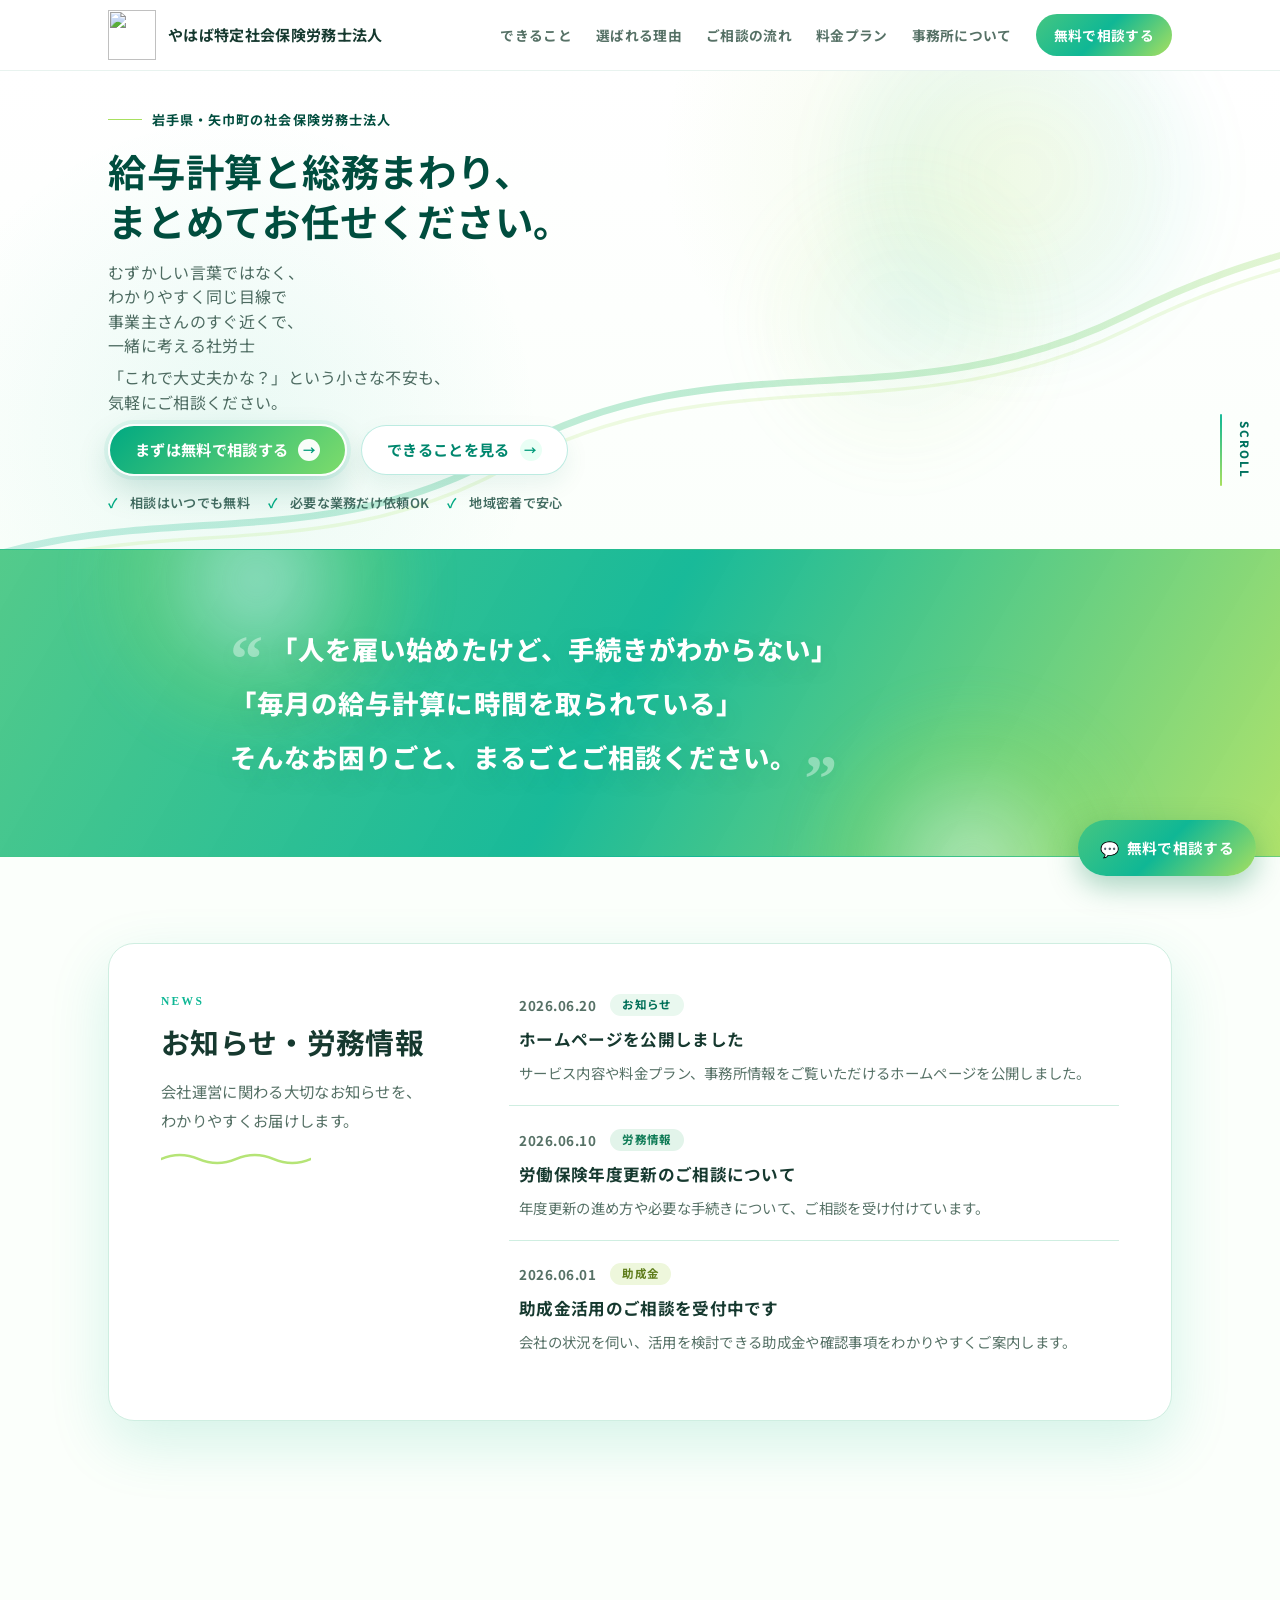
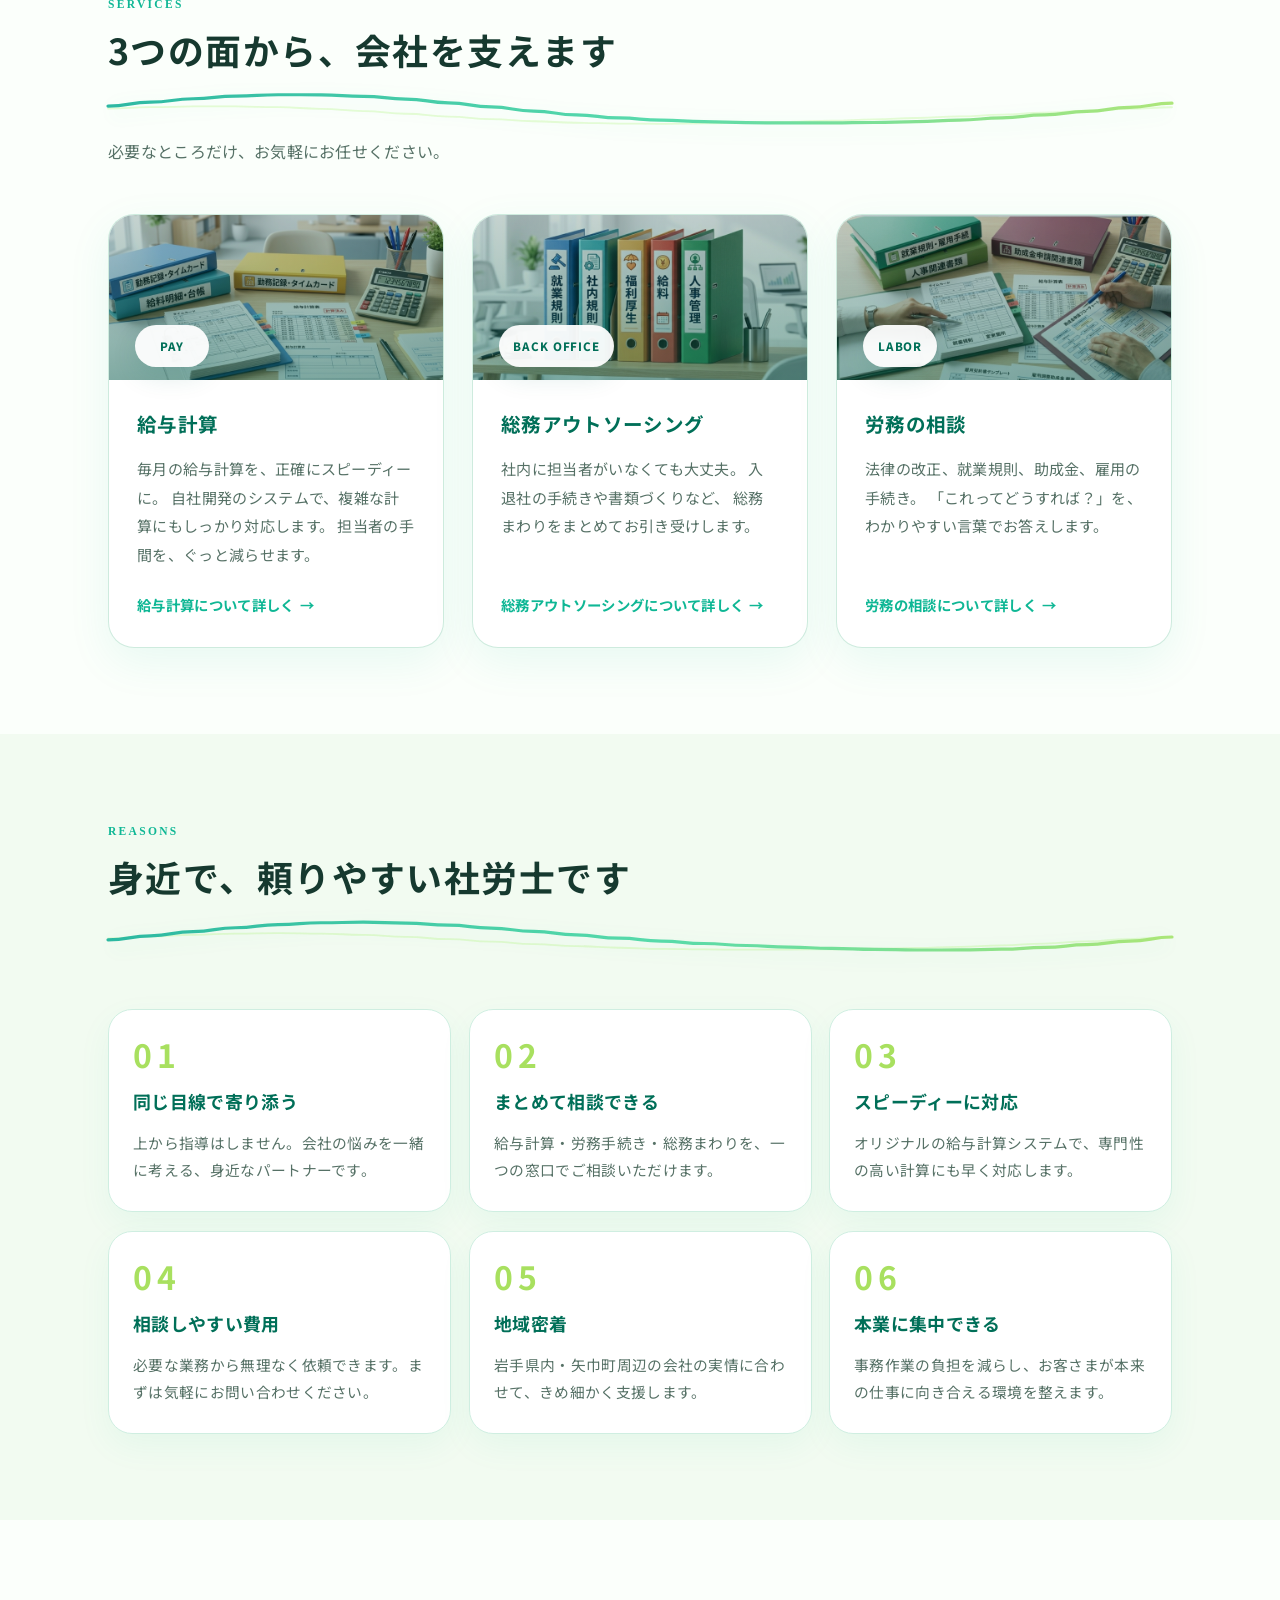
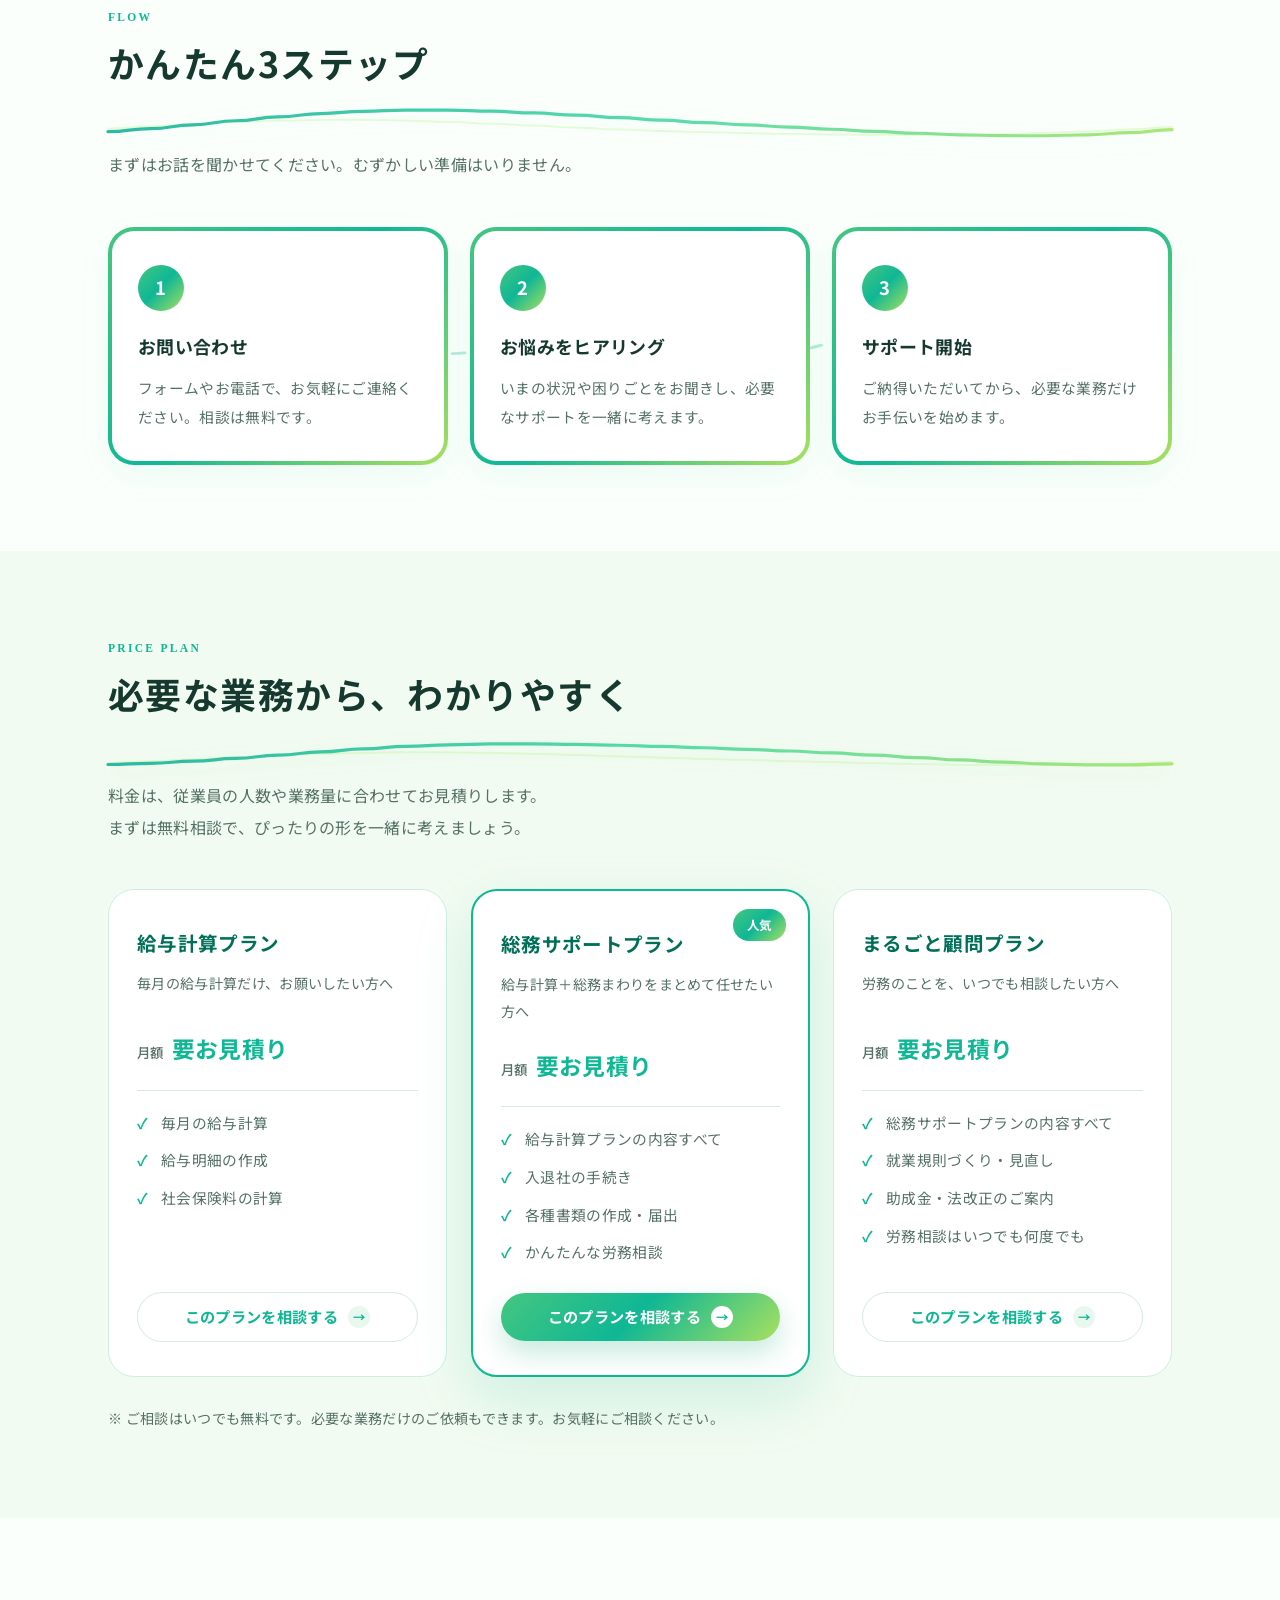
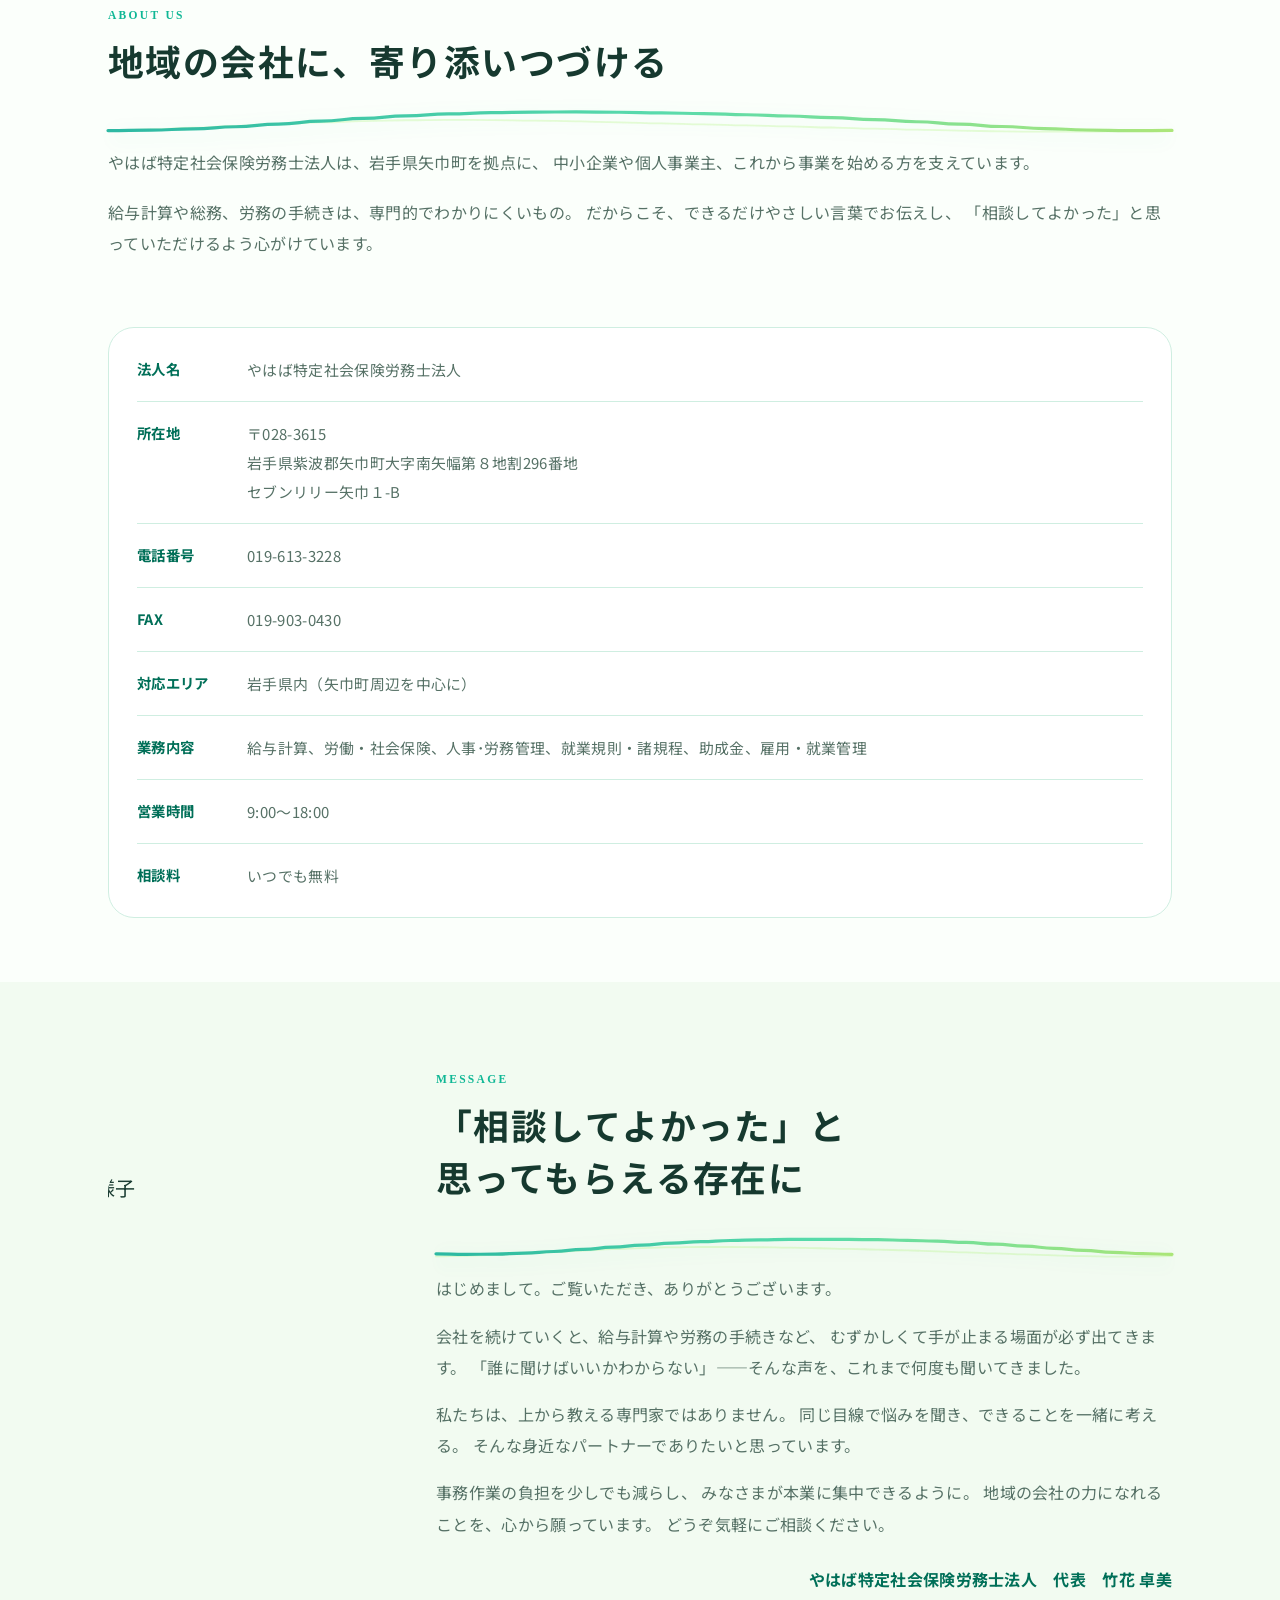
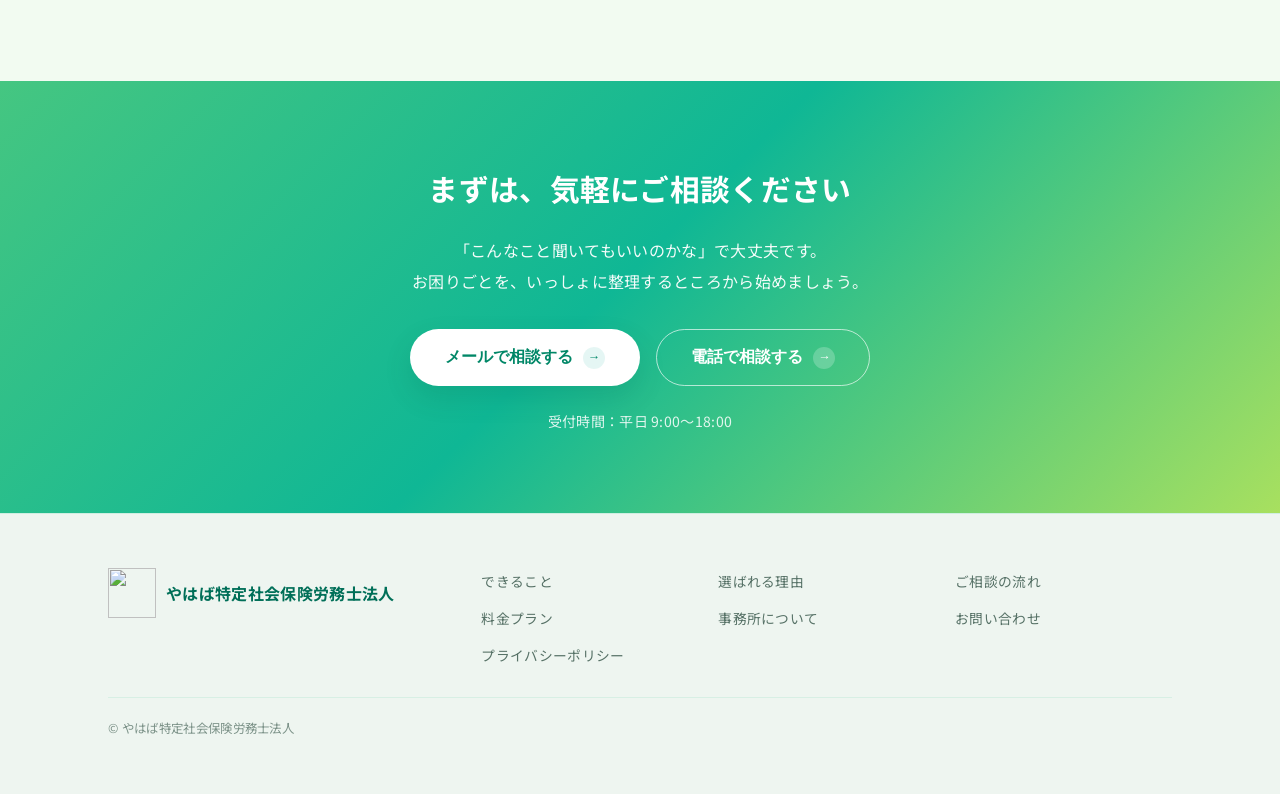
==== commit 0deb7443: "Update website pages, consultation photos and privacy policy" ====
--- a/index.html
+++ b/index.html
@@ -1,492 +1,503 @@
-<!DOCTYPE html>
-<html lang="ja">
-<head>
-<meta charset="UTF-8">
-<meta name="viewport" content="width=device-width, initial-scale=1.0">
-<title>やはば特定社会保険労務士法人｜給与計算・総務アウトソーシング・労務相談</title>
-<meta name="description" content="岩手県矢巾町の社労士法人です。給与計算や総務まわり、労務の手続きを、まとめて相談できます。中小企業・個人事業主・創業期の方を、身近な目線で支えます。">
-<link rel="preconnect" href="https://fonts.googleapis.com">
-<link rel="preconnect" href="https://fonts.gstatic.com" crossorigin>
-<link href="https://fonts.googleapis.com/css2?family=Noto+Sans+JP:wght@400;500;700&display=swap" rel="stylesheet">
-<link rel="stylesheet" href="style.css">
-</head>
-<body>
-
-<!-- ヘッダー -->
-<header class="header" id="top">
-  <div class="container header__inner">
-    <a href="#top" class="logo">
-      <span class="logo__mark">YH</span>
-      <span class="logo__text">やはば特定社会保険労務士法人</span>
-    </a>
-    <nav class="nav" id="nav">
-      <a href="#services">できること</a>
-      <a href="#reasons">選ばれる理由</a>
-      <a href="#flow">ご相談の流れ</a>
-      <a href="#plans">料金プラン</a>
-      <a href="#about">事務所について</a>
-      <a href="#contact" class="nav__cta">無料で相談する</a>
-    </nav>
-    <button class="nav__toggle" id="navToggle" aria-label="メニューを開く" aria-expanded="false">
-      <span></span><span></span><span></span>
-    </button>
-  </div>
-</header>
-
-<main>
-
-  <!-- ヒーロー -->
-  <section class="hero">
-    <svg class="hero__curve" viewBox="0 0 1440 600" preserveAspectRatio="none" aria-hidden="true">
-      <path d="M-40,470 C260,360 540,545 820,400 C1040,288 1250,345 1500,205" fill="none" stroke="var(--accent)" stroke-width="2.5" stroke-linecap="round"/>
-    </svg>
-    <div class="container hero__inner">
-      <div class="hero__body">
-        <p class="hero__lead">岩手県・矢巾町の社会保険労務士法人</p>
-        <h1 class="hero__title"><span>給与計算と総務まわり、</span><span>まとめてお任せください。</span></h1>
-        <div class="hero__message">
-          <p class="hero__msgline">むずかしい言葉ではなく、</p>
-          <p class="hero__msgline">わかりやすく同じ目線で</p>
-          <p class="hero__msgline">事業主さんのすぐ近くで、</p>
-          <p class="hero__msgline">一緒に考える社労士</p>
-          <p class="hero__msgline hero__msgline--gap">「これで大丈夫かな？」という小さな不安も、</p>
-          <p class="hero__msgline">気軽にご相談ください。</p>
-        </div>
-        <div class="hero__actions">
-          <a href="#contact" class="btn btn--primary">まずは無料で相談する</a>
-          <a href="#services" class="btn btn--ghost">できることを見る</a>
-        </div>
-        <ul class="hero__points">
-          <li>相談はいつでも無料</li>
-          <li>必要な業務だけ依頼OK</li>
-          <li>地域密着で安心</li>
-        </ul>
-      </div>
-      <div class="hero__visual" aria-label="地域の会社を支える社労士法人のイメージ">
-        <figure class="hero__photo hero__photo--large"><img src="assets/photos/hero-consult.jpg" alt="相談しながら課題を整理するビジネスチーム"></figure>
-        <figure class="hero__photo hero__photo--small"><img src="assets/photos/hero-meeting.jpg" alt="書類とパソコンが置かれた明るいオフィス"></figure>
-        <figure class="hero__photo hero__photo--thin"><img src="assets/photos/hero-office.jpg" alt="労務相談のイメージ"></figure>
-        <p class="hero__bigword">YAHABA SHAROSHI</p>
-      </div>
-    </div>
-  </section>
-
-  <!-- 共感 -->
-  <section class="band">
-    <div class="container">
-      <p class="band__text">
-        「人を雇い始めたけど、手続きがわからない」<br>
-        「毎月の給与計算に時間を取られている」<br>
-        そんなお困りごと、まるごとご相談ください。
-      </p>
-    </div>
-  </section>
-
-  <!-- お知らせ -->
-  <section class="section" id="news">
-    <div class="container">
-      <div class="news">
-        <div class="news__head">
-          <p class="section__eyebrow">News</p>
-          <h2 class="news__title">お知らせ・労務情報</h2>
-          <p class="news__desc">会社運営に関わる大切なお知らせを、<br>わかりやすくお届けします。</p>
-          <svg class="news__wave" viewBox="0 0 200 16" preserveAspectRatio="none" aria-hidden="true">
-            <path d="M0,9 Q25,1 50,9 T100,9 T150,9 T200,9" fill="none" stroke="var(--accent)" stroke-width="2.6" stroke-linecap="round"/>
-          </svg>
-        </div>
-        <ul class="news__list">
-          <li class="news__item">
-            <article class="news__entry">
-              <div class="news__meta">
-                <time class="news__date" datetime="2026-06-20">2026.06.20</time>
-                <span class="news__tag news__tag--info">お知らせ</span>
-              </div>
-              <div class="news__body">
-                <h3 class="news__headline">ホームページを公開しました</h3>
-                <p class="news__text">サービス内容や料金プラン、事務所情報をご覧いただけるホームページを公開しました。</p>
-              </div>
-            </article>
-          </li>
-          <li class="news__item">
-            <article class="news__entry">
-              <div class="news__meta">
-                <time class="news__date" datetime="2026-06-10">2026.06.10</time>
-                <span class="news__tag news__tag--roumu">労務情報</span>
-              </div>
-              <div class="news__body">
-                <h3 class="news__headline">労働保険年度更新のご相談について</h3>
-                <p class="news__text">年度更新の進め方や必要な手続きについて、ご相談を受け付けています。</p>
-              </div>
-            </article>
-          </li>
-          <li class="news__item">
-            <article class="news__entry">
-              <div class="news__meta">
-                <time class="news__date" datetime="2026-06-01">2026.06.01</time>
-                <span class="news__tag news__tag--josei">助成金</span>
-              </div>
-              <div class="news__body">
-                <h3 class="news__headline">助成金活用のご相談を受付中です</h3>
-                <p class="news__text">会社の状況を伺い、活用を検討できる助成金や確認事項をわかりやすくご案内します。</p>
-              </div>
-            </article>
-          </li>
-        </ul>
-      </div>
-    </div>
-  </section>
-
-  <!-- できること -->
-  <section class="section" id="services">
-    <div class="container">
-      <div class="section__head">
-        <p class="section__eyebrow">Services</p>
-        <h2 class="section__title">3つの面から、会社を支えます</h2>
-        <p class="section__desc">必要なところだけ、お気軽にお任せください。</p>
-      </div>
-      <div class="cards">
-        <a class="card card--payroll" href="payroll.html">
-          <div class="card__ico">PAY</div>
-          <h3 class="card__title">給与計算</h3>
-          <p class="card__text">
-            毎月の給与計算を、正確にスピーディーに。
-            自社開発のシステムで、複雑な計算にもしっかり対応します。
-            担当者の手間を、ぐっと減らせます。
-          </p>
-          <span class="card__more">給与計算について詳しく <span aria-hidden="true">→</span></span>
-        </a>
-        <a class="card card--soumu" href="soumu.html">
-          <div class="card__ico">BACK OFFICE</div>
-          <h3 class="card__title">総務アウトソーシング</h3>
-          <p class="card__text">
-            社内に担当者がいなくても大丈夫。
-            入退社の手続きや書類づくりなど、
-            総務まわりをまとめてお引き受けします。
-          </p>
-          <span class="card__more">総務アウトソーシングについて詳しく <span aria-hidden="true">→</span></span>
-        </a>
-        <a class="card card--roumu" href="roumu.html">
-          <div class="card__ico">LABOR</div>
-          <h3 class="card__title">労務の相談</h3>
-          <p class="card__text">
-            法律の改正、就業規則、助成金、雇用の手続き。
-            「これってどうすれば？」を、
-            わかりやすい言葉でお答えします。
-          </p>
-          <span class="card__more">労務の相談について詳しく <span aria-hidden="true">→</span></span>
-        </a>
-      </div>
-    </div>
-  </section>
-
-  <!-- 選ばれる理由 -->
-  <section class="section section--alt" id="reasons">
-    <div class="container">
-      <div class="section__head">
-        <p class="section__eyebrow">Reasons</p>
-        <h2 class="section__title">身近で、頼りやすい社労士です</h2>
-      </div>
-      <div class="reasons">
-        <div class="reason">
-          <span class="reason__num">01</span>
-          <h3 class="reason__title">同じ目線で寄り添う</h3>
-          <p class="reason__text">上から指導はしません。会社の悩みを一緒に考える、身近なパートナーです。</p>
-        </div>
-        <div class="reason">
-          <span class="reason__num">02</span>
-          <h3 class="reason__title">まとめて相談できる</h3>
-          <p class="reason__text">給与計算・労務手続き・総務まわりを、一つの窓口でご相談いただけます。</p>
-        </div>
-        <div class="reason">
-          <span class="reason__num">03</span>
-          <h3 class="reason__title">スピーディーに対応</h3>
-          <p class="reason__text">オリジナルの給与計算システムで、専門性の高い計算にも早く対応します。</p>
-        </div>
-        <div class="reason">
-          <span class="reason__num">04</span>
-          <h3 class="reason__title">相談しやすい費用</h3>
-          <p class="reason__text">必要な業務から無理なく依頼できます。まずは気軽にお問い合わせください。</p>
-        </div>
-        <div class="reason">
-          <span class="reason__num">05</span>
-          <h3 class="reason__title">地域密着</h3>
-          <p class="reason__text">岩手県内・矢巾町周辺の会社の実情に合わせて、きめ細かく支援します。</p>
-        </div>
-        <div class="reason">
-          <span class="reason__num">06</span>
-          <h3 class="reason__title">本業に集中できる</h3>
-          <p class="reason__text">事務作業の負担を減らし、お客さまが本来の仕事に向き合える環境を整えます。</p>
-        </div>
-      </div>
-    </div>
-  </section>
-
-  <!-- ご相談の流れ -->
-  <section class="section" id="flow">
-    <div class="container">
-      <div class="section__head">
-        <p class="section__eyebrow">Flow</p>
-        <h2 class="section__title">かんたん3ステップ</h2>
-        <p class="section__desc">まずはお話を聞かせてください。むずかしい準備はいりません。</p>
-      </div>
-      <ol class="flow">
-        <li class="flow__step">
-          <span class="flow__num">1</span>
-          <h3 class="flow__title">お問い合わせ</h3>
-          <p class="flow__text">フォームやお電話で、お気軽にご連絡ください。相談は無料です。</p>
-        </li>
-        <li class="flow__step">
-          <span class="flow__num">2</span>
-          <h3 class="flow__title">お悩みをヒアリング</h3>
-          <p class="flow__text">いまの状況や困りごとをお聞きし、必要なサポートを一緒に考えます。</p>
-        </li>
-        <li class="flow__step">
-          <span class="flow__num">3</span>
-          <h3 class="flow__title">サポート開始</h3>
-          <p class="flow__text">ご納得いただいてから、必要な業務だけお手伝いを始めます。</p>
-        </li>
-      </ol>
-    </div>
-  </section>
-
-  <!-- 料金プラン -->
-  <section class="section section--alt" id="plans">
-    <div class="container">
-      <div class="section__head">
-        <p class="section__eyebrow">Price Plan</p>
-        <h2 class="section__title">必要な業務から、わかりやすく</h2>
-        <p class="section__desc">
-          料金は、従業員の人数や業務量に合わせてお見積りします。<br>
-          まずは無料相談で、ぴったりの形を一緒に考えましょう。
-        </p>
-      </div>
-      <div class="plans">
-        <article class="plan">
-          <h3 class="plan__name">給与計算プラン</h3>
-          <p class="plan__for">毎月の給与計算だけ、お願いしたい方へ</p>
-          <p class="plan__price"><span class="plan__from">月額</span>要お見積り</p>
-          <ul class="plan__list">
-            <li>毎月の給与計算</li>
-            <li>給与明細の作成</li>
-            <li>社会保険料の計算</li>
-          </ul>
-          <a href="#contact" class="btn btn--ghost plan__btn">このプランを相談する</a>
-        </article>
-
-        <article class="plan plan--featured">
-          <span class="plan__badge">人気</span>
-          <h3 class="plan__name">総務サポートプラン</h3>
-          <p class="plan__for">給与計算＋総務まわりをまとめて任せたい方へ</p>
-          <p class="plan__price"><span class="plan__from">月額</span>要お見積り</p>
-          <ul class="plan__list">
-            <li>給与計算プランの内容すべて</li>
-            <li>入退社の手続き</li>
-            <li>各種書類の作成・届出</li>
-            <li>かんたんな労務相談</li>
-          </ul>
-          <a href="#contact" class="btn btn--primary plan__btn">このプランを相談する</a>
-        </article>
-
-        <article class="plan">
-          <h3 class="plan__name">まるごと顧問プラン</h3>
-          <p class="plan__for">労務のことを、いつでも相談したい方へ</p>
-          <p class="plan__price"><span class="plan__from">月額</span>要お見積り</p>
-          <ul class="plan__list">
-            <li>総務サポートプランの内容すべて</li>
-            <li>就業規則づくり・見直し</li>
-            <li>助成金・法改正のご案内</li>
-            <li>労務相談はいつでも何度でも</li>
-          </ul>
-          <a href="#contact" class="btn btn--ghost plan__btn">このプランを相談する</a>
-        </article>
-      </div>
-      <p class="plans__note">※ ご相談はいつでも無料です。必要な業務だけのご依頼もできます。お気軽にご相談ください。</p>
-    </div>
-  </section>
-
-  <!-- 事務所について -->
-  <section class="section" id="about">
-    <div class="container about">
-      <div class="about__body">
-        <p class="section__eyebrow">About Us</p>
-        <h2 class="section__title">地域の会社に、寄り添いつづける</h2>
-        <p class="about__text">
-          やはば特定社会保険労務士法人は、岩手県矢巾町を拠点に、
-          中小企業や個人事業主、これから事業を始める方を支えています。
-        </p>
-        <p class="about__text">
-          給与計算や総務、労務の手続きは、専門的でわかりにくいもの。
-          だからこそ、できるだけやさしい言葉でお伝えし、
-          「相談してよかった」と思っていただけるよう心がけています。
-        </p>
-      </div>
-      <div class="about__info">
-        <dl class="info">
-          <div class="info__row"><dt>法人名</dt><dd>やはば特定社会保険労務士法人</dd></div>
-          <div class="info__row"><dt>所在地</dt><dd>〒028-3615<br>岩手県紫波郡矢巾町大字南矢幅第８地割296番地<br>セブンリリー矢巾１-B</dd></div>
-          <div class="info__row"><dt>電話番号</dt><dd><a href="tel:0196133228">019-613-3228</a></dd></div>
-          <div class="info__row"><dt>FAX</dt><dd>019-903-0430</dd></div>
-          <div class="info__row"><dt>対応エリア</dt><dd>岩手県内（矢巾町周辺を中心に）</dd></div>
-          <div class="info__row"><dt>業務内容</dt><dd>給与計算、労働・社会保険、人事･労務管理、就業規則・諸規程、助成金、雇用・就業管理</dd></div>
-          <div class="info__row"><dt>営業時間</dt><dd>9:00〜18:00</dd></div>
-          <div class="info__row"><dt>相談料</dt><dd>いつでも無料</dd></div>
-        </dl>
-      </div>
-    </div>
-
-    <!-- 事務所風景スライドショー（画像はサンプル。後で差し替え可） -->
-    <div class="container">
-      <div class="office-gallery" role="group" aria-label="事務所の風景（自動で切り替わります）">
-        <figure class="office-gallery__slide">
-          <img src="assets/photos/hero-consult.jpg" alt="相談風景のイメージ">
-        </figure>
-        <figure class="office-gallery__slide">
-          <img src="assets/photos/hero-meeting.jpg" alt="打ち合わせ風景のイメージ">
-        </figure>
-        <figure class="office-gallery__slide">
-          <img src="assets/photos/hero-office.jpg" alt="労務相談のイメージ">
-        </figure>
-        <span class="office-gallery__note">地域密着の相談しやすい雰囲気</span>
-      </div>
-    </div>
-  </section>
-
-  <!-- 代表挨拶 -->
-  <section class="section section--alt" id="greeting">
-    <div class="container greeting">
-      <div class="greeting__person greeting__photoOnly">
-        <!-- 仮画像：本番では「代表＋社員が談笑する写真」に差し替えてください -->
-        <img src="assets/photos/hero-consult.jpg" alt="代表と社員が談笑する様子（仮画像）">
-        <div class="greeting__photo" aria-hidden="true">代表</div>
-        <p class="greeting__role">代表社員・特定社会保険労務士</p>
-        <p class="greeting__name">竹花 卓美</p>
-      </div>
-      <div class="greeting__body">
-        <p class="section__eyebrow">Message</p>
-        <h2 class="section__title">「相談してよかった」と<br>思ってもらえる存在に</h2>
-        <p class="greeting__text">
-          はじめまして。ご覧いただき、ありがとうございます。
-        </p>
-        <p class="greeting__text">
-          会社を続けていくと、給与計算や労務の手続きなど、
-          むずかしくて手が止まる場面が必ず出てきます。
-          「誰に聞けばいいかわからない」——そんな声を、これまで何度も聞いてきました。
-        </p>
-        <p class="greeting__text">
-          私たちは、上から教える専門家ではありません。
-          同じ目線で悩みを聞き、できることを一緒に考える。
-          そんな身近なパートナーでありたいと思っています。
-        </p>
-        <p class="greeting__text">
-          事務作業の負担を少しでも減らし、
-          みなさまが本業に集中できるように。
-          地域の会社の力になれることを、心から願っています。
-          どうぞ気軽にご相談ください。
-        </p>
-        <p class="greeting__sign">やはば特定社会保険労務士法人　代表　竹花 卓美</p>
-      </div>
-    </div>
-  </section>
-
-  <!-- お問い合わせ -->
-  <section class="cta" id="contact">
-    <div class="container cta__inner">
-      <h2 class="cta__title">まずは、気軽にご相談ください</h2>
-      <p class="cta__text">
-        「こんなこと聞いてもいいのかな」で大丈夫です。<br>
-        お困りごとを、いっしょに整理するところから始めましょう。
-      </p>
-      <div class="cta__actions">
-        <button type="button" class="btn btn--white btn--lg contact-modal-open">メールで相談する</button>
-        <button type="button" class="btn btn--outline btn--lg phone-modal-open">電話で相談する</button>
-      </div>
-      <p class="cta__note">受付時間：平日 9:00〜18:00</p>
-    </div>
-  </section>
-
-</main>
-
-<!-- Scroll Guide -->
-<a href="#services" class="scroll-guide" aria-label="下へスクロール">
-  <span>SCROLL</span>
-  <i aria-hidden="true"></i>
-</a>
-
-<!-- フローティング相談ボタン -->
-<a href="#contact" class="floating-cta">無料で相談する</a>
-
-<!-- フッター -->
-<footer class="footer">
-  <div class="container footer__inner">
-    <div class="footer__brand">
-      <span class="logo__mark">YH</span>
-      <span>やはば特定社会保険労務士法人</span>
-    </div>
-    <nav class="footer__nav">
-      <a href="#services">できること</a>
-      <a href="#reasons">選ばれる理由</a>
-      <a href="#flow">ご相談の流れ</a>
-      <a href="#plans">料金プラン</a>
-      <a href="#about">事務所について</a>
-      <a href="#contact">お問い合わせ</a>
-    </nav>
-    <p class="footer__copy">&copy; やはば特定社会保険労務士法人</p>
-  </div>
-</footer>
-
-
-<!-- 電話番号ポップアップ -->
-<div class="phone-modal" id="phoneModal" aria-hidden="true">
-  <div class="phone-modal__overlay" data-phone-close></div>
-  <div class="phone-modal__dialog" role="dialog" aria-modal="true" aria-labelledby="phoneModalTitle">
-    <button type="button" class="phone-modal__close" aria-label="閉じる" data-phone-close>×</button>
-    <p class="phone-modal__eyebrow">お電話でのご相談</p>
-    <h2 class="phone-modal__title" id="phoneModalTitle">やはば特定社会保険労務士法人</h2>
-    <a class="phone-modal__number" href="tel:0196133228">019-613-3228</a>
-    <p class="phone-modal__note">スマートフォンでは番号をタップすると発信できます。<br>受付時間：平日 9:00〜18:00</p>
-  </div>
-</div>
-
-<!-- お問い合わせフォーム -->
-<div class="contact-modal" id="contactModal" aria-hidden="true">
-  <div class="contact-modal__overlay" data-contact-close></div>
-  <div class="contact-modal__dialog" role="dialog" aria-modal="true" aria-labelledby="contactModalTitle">
-    <button type="button" class="contact-modal__close" aria-label="閉じる" data-contact-close>×</button>
-    <p class="contact-modal__eyebrow">メールでのご相談</p>
-    <h2 class="contact-modal__title" id="contactModalTitle">お問い合わせフォーム</h2>
-    <p class="contact-modal__lead">下のフォームにご記入ください。内容を確認のうえ、担当者よりご返信いたします。</p>
-
-    <!-- 通知メールの送信先は Netlify 管理画面 → Site → Forms → Form notifications で設定します（メールアドレスはコードではなく管理画面に登録） -->
-    <form class="contact-form" name="contact" method="POST" data-netlify="true" netlify-honeypot="bot-field">
-      <input type="hidden" name="form-name" value="contact">
-      <p class="contact-form__hp" hidden>
-        <label>この欄は記入しないでください <input name="bot-field"></label>
-      </p>
-
-      <div class="contact-form__row">
-        <label class="contact-form__label" for="cf-name">お名前 <span class="contact-form__req">必須</span></label>
-        <input class="contact-form__input" id="cf-name" name="お名前" type="text" required autocomplete="name">
-      </div>
-      <div class="contact-form__row">
-        <label class="contact-form__label" for="cf-email">メールアドレス <span class="contact-form__req">必須</span></label>
-        <input class="contact-form__input" id="cf-email" name="メールアドレス" type="email" required autocomplete="email">
-      </div>
-      <div class="contact-form__row">
-        <label class="contact-form__label" for="cf-tel">電話番号 <span class="contact-form__opt">任意</span></label>
-        <input class="contact-form__input" id="cf-tel" name="電話番号" type="tel" autocomplete="tel">
-      </div>
-      <div class="contact-form__row">
-        <label class="contact-form__label" for="cf-message">相談内容 <span class="contact-form__req">必須</span></label>
-        <textarea class="contact-form__input contact-form__textarea" id="cf-message" name="相談内容" rows="5" required></textarea>
-      </div>
-
-      <button type="submit" class="btn btn--lg contact-form__submit">送信する</button>
-      <p class="contact-form__status" role="status" aria-live="polite"></p>
-      <p class="contact-form__note">受付時間：平日 9:00〜18:00／いただいた内容は相談対応の目的のみに使用します。</p>
-    </form>
-  </div>
-</div>
-
-<script src="script.js"></script>
-</body>
-</html>
+<!DOCTYPE html>
+<html lang="ja">
+<head>
+<meta charset="UTF-8">
+<meta name="viewport" content="width=device-width, initial-scale=1.0">
+<title>やはば特定社会保険労務士法人｜給与計算・総務アウトソーシング・労務相談</title>
+<meta name="description" content="岩手県矢巾町の社労士法人です。給与計算や総務まわり、労務の手続きを、まとめて相談できます。中小企業・個人事業主・創業期の方を、身近な目線で支えます。">
+<link rel="preconnect" href="https://fonts.googleapis.com">
+<link rel="preconnect" href="https://fonts.gstatic.com" crossorigin>
+<link href="https://fonts.googleapis.com/css2?family=Noto+Sans+JP:wght@400;500;700&display=swap" rel="stylesheet">
+<link rel="stylesheet" href="style.css?v=20260910-consultation">
+<link rel="icon" href="favicon.ico?v=20260910-3" sizes="any">
+<link rel="icon" type="image/png" sizes="32x32" href="favicon-32.png?v=20260910-3">
+<link rel="apple-touch-icon" sizes="180x180" href="apple-touch-icon.png?v=20260910-3">
+</head>
+<body>
+
+<!-- ヘッダー -->
+<header class="header" id="top">
+  <div class="container header__inner">
+    <a href="#top" class="logo">
+      <img class="office-logo" src="assets/yahaba-sunflower-logo.png?v=20260910-3" alt="" width="48" height="50">
+      <span class="logo__text">やはば特定<br class="portrait-break">社会保険労務士法人</span>
+    </a>
+    <nav class="nav" id="nav">
+      <a href="#services">できること</a>
+      <a href="#reasons">選ばれる理由</a>
+      <a href="#flow">ご相談の流れ</a>
+      <a href="#plans">料金プラン</a>
+      <a href="#about">事務所について</a>
+      <a href="#contact" class="nav__cta">無料で相談する</a>
+    </nav>
+    <button class="nav__toggle" id="navToggle" aria-label="メニューを開く" aria-expanded="false">
+      <span></span><span></span><span></span>
+    </button>
+  </div>
+</header>
+
+<main>
+
+  <!-- ヒーロー -->
+  <section class="hero">
+    <svg class="hero__curve" viewBox="0 0 1440 600" preserveAspectRatio="none" aria-hidden="true">
+      <path d="M-40,470 C260,360 540,545 820,400 C1040,288 1250,345 1500,205" fill="none" stroke="var(--accent)" stroke-width="2.5" stroke-linecap="round"/>
+    </svg>
+    <div class="container hero__inner">
+      <div class="hero__body">
+        <p class="hero__lead"><span>岩手県・矢巾町の<br class="portrait-break">社会保険労務士法人</span></p>
+        <h1 class="hero__title"><span>給与計算と<br class="portrait-break">総務まわり、</span><span>まとめて<br class="portrait-break">お任せください。</span></h1>
+        <div class="hero__message">
+          <p class="hero__msgline">むずかしい言葉ではなく、</p>
+          <p class="hero__msgline">わかりやすく同じ目線で</p>
+          <p class="hero__msgline">事業主さんのすぐ近くで、</p>
+          <p class="hero__msgline">一緒に考える社労士</p>
+          <p class="hero__msgline hero__msgline--gap">「これで大丈夫かな？」という小さな不安も、</p>
+          <p class="hero__msgline">気軽にご相談ください。</p>
+        </div>
+        <div class="hero__actions">
+          <a href="#contact" class="btn btn--primary">まずは無料で相談する</a>
+          <a href="#services" class="btn btn--ghost">できることを見る</a>
+        </div>
+        <ul class="hero__points">
+          <li>相談はいつでも無料</li>
+          <li>必要な業務だけ依頼OK</li>
+          <li>地域密着で安心</li>
+        </ul>
+      </div>
+      <div class="hero__visual" aria-label="地域の会社を支える社労士法人のイメージ">
+        <figure class="hero__photo hero__photo--large"><img src="assets/photos/top-consultation.png" fetchpriority="high" alt="明るい相談スペースで話す二人"></figure>
+        <figure class="hero__photo hero__photo--small"><img src="assets/photos/top-building.png" alt="建物の外観と駐車スペース"></figure>
+        <figure class="hero__photo hero__photo--thin"><img src="assets/photos/top-office.png" alt="事務所内でパソコンに向かうスタッフ"></figure>
+        <p class="hero__bigword">YAHABA SHAROSHI</p>
+      </div>
+    </div>
+  </section>
+
+  <!-- 共感 -->
+  <section class="band">
+    <div class="container">
+      <p class="band__text">
+        「人を雇い始めたけど、手続きがわからない」<br>
+        「毎月の給与計算に時間を取られている」<br>
+        そんなお困りごと、まるごとご相談ください。
+      </p>
+    </div>
+  </section>
+
+  <!-- お知らせ -->
+  <section class="section" id="news">
+    <div class="container">
+      <div class="news">
+        <div class="news__head">
+          <p class="section__eyebrow">News</p>
+          <h2 class="news__title">お知らせ・労務情報</h2>
+          <p class="news__desc">会社運営に関わる大切なお知らせを、<br>わかりやすくお届けします。</p>
+          <svg class="news__wave" viewBox="0 0 200 16" preserveAspectRatio="none" aria-hidden="true">
+            <path d="M0,9 Q25,1 50,9 T100,9 T150,9 T200,9" fill="none" stroke="var(--accent)" stroke-width="2.6" stroke-linecap="round"/>
+          </svg>
+        </div>
+        <ul class="news__list">
+          <li class="news__item">
+            <article class="news__entry">
+              <div class="news__meta">
+                <time class="news__date" datetime="2026-06-20">2026.06.20</time>
+                <span class="news__tag news__tag--info">お知らせ</span>
+              </div>
+              <div class="news__body">
+                <h3 class="news__headline">ホームページを公開しました</h3>
+                <p class="news__text">サービス内容や料金プラン、事務所情報をご覧いただけるホームページを公開しました。</p>
+              </div>
+            </article>
+          </li>
+          <li class="news__item">
+            <article class="news__entry">
+              <div class="news__meta">
+                <time class="news__date" datetime="2026-06-10">2026.06.10</time>
+                <span class="news__tag news__tag--roumu">労務情報</span>
+              </div>
+              <div class="news__body">
+                <h3 class="news__headline">労働保険年度更新のご相談について</h3>
+                <p class="news__text">年度更新の進め方や必要な手続きについて、ご相談を受け付けています。</p>
+              </div>
+            </article>
+          </li>
+          <li class="news__item">
+            <article class="news__entry">
+              <div class="news__meta">
+                <time class="news__date" datetime="2026-06-01">2026.06.01</time>
+                <span class="news__tag news__tag--josei">助成金</span>
+              </div>
+              <div class="news__body">
+                <h3 class="news__headline">助成金活用のご相談を受付中です</h3>
+                <p class="news__text">会社の状況を伺い、活用を検討できる助成金や確認事項をわかりやすくご案内します。</p>
+              </div>
+            </article>
+          </li>
+        </ul>
+      </div>
+    </div>
+  </section>
+
+  <!-- できること -->
+  <section class="section" id="services">
+    <div class="container">
+      <div class="section__head">
+        <p class="section__eyebrow">Services</p>
+        <h2 class="section__title">3つの面から、会社を支えます</h2>
+        <p class="section__desc">必要なところだけ、お気軽にお任せください。</p>
+      </div>
+      <div class="cards">
+        <a class="card card--payroll" href="payroll.html">
+          <div class="card__ico">PAY</div>
+          <h3 class="card__title">給与計算</h3>
+          <p class="card__text">
+            毎月の給与計算を、正確にスピーディーに。
+            自社開発のシステムで、複雑な計算にもしっかり対応します。
+            担当者の手間を、ぐっと減らせます。
+          </p>
+          <span class="card__more">給与計算について詳しく <span aria-hidden="true">→</span></span>
+        </a>
+        <a class="card card--soumu" href="soumu.html">
+          <div class="card__ico">BACK OFFICE</div>
+          <h3 class="card__title">総務アウトソーシング</h3>
+          <p class="card__text">
+            社内に担当者がいなくても大丈夫。
+            入退社の手続きや書類づくりなど、
+            総務まわりをまとめてお引き受けします。
+          </p>
+          <span class="card__more">総務アウトソーシングについて詳しく <span aria-hidden="true">→</span></span>
+        </a>
+        <a class="card card--roumu" href="roumu.html">
+          <div class="card__ico">LABOR</div>
+          <h3 class="card__title">労務の相談</h3>
+          <p class="card__text">
+            法律の改正、就業規則、助成金、雇用の手続き。
+            「これってどうすれば？」を、
+            わかりやすい言葉でお答えします。
+          </p>
+          <span class="card__more">労務の相談について詳しく <span aria-hidden="true">→</span></span>
+        </a>
+      </div>
+    </div>
+  </section>
+
+  <!-- 選ばれる理由 -->
+  <section class="section section--alt" id="reasons">
+    <div class="container">
+      <div class="section__head">
+        <p class="section__eyebrow">Reasons</p>
+        <h2 class="section__title">身近で、頼りやすい<br class="portrait-break">社労士です</h2>
+      </div>
+      <div class="reasons">
+        <div class="reason">
+          <span class="reason__num">01</span>
+          <h3 class="reason__title">同じ目線で寄り添う</h3>
+          <p class="reason__text">上から指導はしません。会社の悩みを一緒に考える、身近なパートナーです。</p>
+        </div>
+        <div class="reason">
+          <span class="reason__num">02</span>
+          <h3 class="reason__title">まとめて相談できる</h3>
+          <p class="reason__text">給与計算・労務手続き・総務まわりを、一つの窓口でご相談いただけます。</p>
+        </div>
+        <div class="reason">
+          <span class="reason__num">03</span>
+          <h3 class="reason__title">スピーディーに対応</h3>
+          <p class="reason__text">オリジナルの給与計算システムで、専門性の高い計算にも早く対応します。</p>
+        </div>
+        <div class="reason">
+          <span class="reason__num">04</span>
+          <h3 class="reason__title">相談しやすい費用</h3>
+          <p class="reason__text">必要な業務から無理なく依頼できます。まずは気軽にお問い合わせください。</p>
+        </div>
+        <div class="reason">
+          <span class="reason__num">05</span>
+          <h3 class="reason__title">地域密着</h3>
+          <p class="reason__text">岩手県内・矢巾町周辺の会社の実情に合わせて、きめ細かく支援します。</p>
+        </div>
+        <div class="reason">
+          <span class="reason__num">06</span>
+          <h3 class="reason__title">本業に集中できる</h3>
+          <p class="reason__text">事務作業の負担を減らし、お客さまが本来の仕事に向き合える環境を整えます。</p>
+        </div>
+      </div>
+    </div>
+  </section>
+
+  <!-- ご相談の流れ -->
+  <section class="section" id="flow">
+    <div class="container">
+      <div class="section__head">
+        <p class="section__eyebrow">Flow</p>
+        <h2 class="section__title">かんたん3ステップ</h2>
+        <p class="section__desc">まずはお話を聞かせてください。むずかしい準備はいりません。</p>
+      </div>
+      <ol class="flow">
+        <li class="flow__step">
+          <span class="flow__num">1</span>
+          <h3 class="flow__title">お問い合わせ</h3>
+          <p class="flow__text">フォームやお電話で、お気軽にご連絡ください。相談は無料です。</p>
+        </li>
+        <li class="flow__step">
+          <span class="flow__num">2</span>
+          <h3 class="flow__title">お悩みをヒアリング</h3>
+          <p class="flow__text">いまの状況や困りごとをお聞きし、必要なサポートを一緒に考えます。</p>
+        </li>
+        <li class="flow__step">
+          <span class="flow__num">3</span>
+          <h3 class="flow__title">サポート開始</h3>
+          <p class="flow__text">ご納得いただいてから、必要な業務だけお手伝いを始めます。</p>
+        </li>
+      </ol>
+    </div>
+  </section>
+
+  <!-- 料金プラン -->
+  <section class="section section--alt" id="plans">
+    <div class="container">
+      <div class="section__head">
+        <p class="section__eyebrow">Price Plan</p>
+        <h2 class="section__title">必要な業務から<span class="portrait-hide">、</span><br class="portrait-break">わかりやすく</h2>
+        <p class="section__desc">
+          料金は、従業員の人数や業務量に合わせてお見積りします。<br>
+          まずは無料相談で、ぴったりの形を一緒に考えましょう。
+        </p>
+      </div>
+      <div class="plans">
+        <article class="plan">
+          <h3 class="plan__name">給与計算プラン</h3>
+          <p class="plan__for">毎月の給与計算だけ、お願いしたい方へ</p>
+          <p class="plan__price"><span class="plan__from">月額</span>要お見積り</p>
+          <ul class="plan__list">
+            <li>毎月の給与計算</li>
+            <li>給与明細の作成</li>
+            <li>社会保険料の計算</li>
+          </ul>
+          <a href="#contact" class="btn btn--ghost plan__btn">このプランを相談する</a>
+        </article>
+
+        <article class="plan plan--featured">
+          <span class="plan__badge">人気</span>
+          <h3 class="plan__name">総務サポートプラン</h3>
+          <p class="plan__for">給与計算＋総務まわりをまとめて任せたい方へ</p>
+          <p class="plan__price"><span class="plan__from">月額</span>要お見積り</p>
+          <ul class="plan__list">
+            <li>給与計算プランの内容すべて</li>
+            <li>入退社の手続き</li>
+            <li>各種書類の作成・届出</li>
+            <li>かんたんな労務相談</li>
+          </ul>
+          <a href="#contact" class="btn btn--primary plan__btn">このプランを相談する</a>
+        </article>
+
+        <article class="plan">
+          <h3 class="plan__name">まるごと顧問プラン</h3>
+          <p class="plan__for">労務のことを、いつでも相談したい方へ</p>
+          <p class="plan__price"><span class="plan__from">月額</span>要お見積り</p>
+          <ul class="plan__list">
+            <li>総務サポートプランの内容すべて</li>
+            <li>就業規則づくり・見直し</li>
+            <li>助成金・法改正のご案内</li>
+            <li>労務相談はいつでも何度でも</li>
+          </ul>
+          <a href="#contact" class="btn btn--ghost plan__btn">このプランを相談する</a>
+        </article>
+      </div>
+      <p class="plans__note">※ ご相談はいつでも無料です。必要な業務だけのご依頼もできます。お気軽にご相談ください。</p>
+    </div>
+  </section>
+
+  <!-- 事務所について -->
+  <section class="section" id="about">
+    <div class="container about">
+      <div class="about__body">
+        <p class="section__eyebrow">About Us</p>
+        <h2 class="section__title">地域の会社に<span class="portrait-hide">、</span><br class="portrait-break">寄り添いつづける</h2>
+        <p class="about__text">
+          やはば特定社会保険労務士法人は、岩手県矢巾町を拠点に、
+          中小企業や個人事業主、これから事業を始める方を支えています。
+        </p>
+        <p class="about__text">
+          給与計算や総務、労務の手続きは、専門的でわかりにくいもの。
+          だからこそ、できるだけやさしい言葉でお伝えし、
+          「相談してよかった」と思っていただけるよう心がけています。
+        </p>
+      </div>
+      <div class="about__info">
+        <dl class="info">
+          <div class="info__row"><dt>法人名</dt><dd>やはば特定社会保険労務士法人</dd></div>
+          <div class="info__row"><dt>所在地</dt><dd>〒028-3615<br>岩手県紫波郡矢巾町大字南矢幅第８地割296番地<br>セブンリリー矢巾１-B</dd></div>
+          <div class="info__row"><dt>電話番号</dt><dd><a href="tel:0196133228">019-613-3228</a></dd></div>
+          <div class="info__row"><dt>FAX</dt><dd>019-903-0430</dd></div>
+          <div class="info__row"><dt>対応エリア</dt><dd>岩手県内<br class="portrait-break">（矢巾町周辺を中心に）</dd></div>
+          <div class="info__row"><dt>業務内容</dt><dd>給与計算、労働・社会保険、人事･労務管理、就業規則・諸規程、助成金、雇用・就業管理</dd></div>
+          <div class="info__row"><dt>営業時間</dt><dd>9:00〜18:00<span class="portrait-only">(土日祝日休業)</span></dd></div>
+          <div class="info__row"><dt>相談料</dt><dd>いつでも無料</dd></div>
+        </dl>
+      </div>
+    </div>
+
+    <!-- 事務所風景スライドショー（画像はサンプル。後で差し替え可） -->
+    <div class="container">
+      <div class="office-gallery" role="group" aria-label="事務所の風景（自動で切り替わります）">
+        <figure class="office-gallery__slide">
+          <img src="assets/photos/hero-consult.jpg" alt="相談風景のイメージ">
+        </figure>
+        <figure class="office-gallery__slide">
+          <img src="assets/photos/hero-meeting.jpg" alt="打ち合わせ風景のイメージ">
+        </figure>
+        <figure class="office-gallery__slide">
+          <img src="assets/photos/hero-office.jpg" alt="労務相談のイメージ">
+        </figure>
+        <span class="office-gallery__note">地域密着の相談しやすい雰囲気</span>
+      </div>
+    </div>
+  </section>
+
+  <!-- 代表挨拶 -->
+  <section class="section section--alt" id="greeting">
+    <div class="container greeting">
+      <div class="greeting__person greeting__photoOnly">
+        <img src="assets/photos/top-consultation.png" alt="相談スペースで向き合って話す二人の様子">
+        <div class="greeting__photo" aria-hidden="true">代表</div>
+        <p class="greeting__role">代表社員・特定社会保険労務士</p>
+        <p class="greeting__name">竹花 卓美</p>
+      </div>
+      <div class="greeting__body">
+        <p class="section__eyebrow">Message</p>
+        <h2 class="section__title">「相談してよかった」と<br>思ってもらえる存在に</h2>
+        <p class="greeting__text">
+          はじめまして。ご覧いただき、ありがとうございます。
+        </p>
+        <p class="greeting__text">
+          会社を続けていくと、給与計算や労務の手続きなど、
+          むずかしくて手が止まる場面が必ず出てきます。
+          「誰に聞けばいいかわからない」——そんな声を、これまで何度も聞いてきました。
+        </p>
+        <p class="greeting__text">
+          私たちは、上から教える専門家ではありません。
+          同じ目線で悩みを聞き、できることを一緒に考える。
+          そんな身近なパートナーでありたいと思っています。
+        </p>
+        <p class="greeting__text">
+          事務作業の負担を少しでも減らし、
+          みなさまが本業に集中できるように。
+          地域の会社の力になれることを、心から願っています。
+          どうぞ気軽にご相談ください。
+        </p>
+        <p class="greeting__sign">やはば特定社会保険労務士法人<span class="portrait-hide">　</span><br class="portrait-break">代表　竹花 卓美</p>
+      </div>
+    </div>
+  </section>
+
+  <!-- お問い合わせ -->
+  <section class="cta" id="contact">
+    <div class="container cta__inner">
+      <h2 class="cta__title">まずは、気軽にご相談ください</h2>
+      <p class="cta__text">
+        「こんなこと聞いてもいいのかな」で大丈夫です。<br>
+        お困りごとを、いっしょに整理するところから始めましょう。
+      </p>
+      <div class="cta__actions">
+        <button type="button" class="btn btn--white btn--lg contact-modal-open">メールで相談する</button>
+        <button type="button" class="btn btn--outline btn--lg phone-modal-open">電話で相談する</button>
+      </div>
+      <p class="cta__note">受付時間：平日 9:00〜18:00</p>
+    </div>
+  </section>
+
+</main>
+
+<!-- Scroll Guide -->
+<a href="#services" class="scroll-guide" aria-label="下へスクロール">
+  <span>SCROLL</span>
+  <i aria-hidden="true"></i>
+</a>
+
+<!-- フローティング相談ボタン -->
+<a href="#contact" class="floating-cta">無料で相談する</a>
+
+<!-- フッター -->
+<footer class="footer">
+  <div class="container footer__inner">
+    <div class="footer__brand">
+      <img class="office-logo" src="assets/yahaba-sunflower-logo.png?v=20260910-3" alt="" width="48" height="50">
+      <span>やはば特定<br class="portrait-break">社会保険労務士法人</span>
+    </div>
+    <nav class="footer__nav">
+      <a href="#services">できること</a>
+      <a href="#reasons">選ばれる理由</a>
+      <a href="#flow">ご相談の流れ</a>
+      <a href="#plans">料金プラン</a>
+      <a href="#about">事務所について</a>
+      <a href="#contact">お問い合わせ</a>
+      <a href="privacy.html">プライバシーポリシー</a>
+    </nav>
+    <p class="footer__copy">&copy; やはば特定社会保険労務士法人</p>
+  </div>
+</footer>
+
+
+<!-- 電話番号ポップアップ -->
+<div class="phone-modal" id="phoneModal" aria-hidden="true">
+  <div class="phone-modal__overlay" data-phone-close></div>
+  <div class="phone-modal__dialog" role="dialog" aria-modal="true" aria-labelledby="phoneModalTitle">
+    <button type="button" class="phone-modal__close" aria-label="閉じる" data-phone-close>×</button>
+    <p class="phone-modal__eyebrow">お電話でのご相談</p>
+    <h2 class="phone-modal__title" id="phoneModalTitle">やはば特定<br class="portrait-break">社会保険労務士法人</h2>
+    <a class="phone-modal__number" href="tel:0196133228">019-613-3228</a>
+    <p class="phone-modal__note">スマートフォンでは番号をタップすると発信できます。<br>受付時間：平日 9:00〜18:00</p>
+  </div>
+</div>
+
+<!-- お問い合わせフォーム -->
+<div class="contact-modal" id="contactModal" aria-hidden="true">
+  <div class="contact-modal__overlay" data-contact-close></div>
+  <div class="contact-modal__dialog" role="dialog" aria-modal="true" aria-labelledby="contactModalTitle">
+    <button type="button" class="contact-modal__close" aria-label="閉じる" data-contact-close>×</button>
+    <p class="contact-modal__eyebrow">メールでのご相談</p>
+    <h2 class="contact-modal__title" id="contactModalTitle">お問い合わせフォーム</h2>
+    <p class="contact-modal__lead">下のフォームにご記入ください。内容を確認のうえ、担当者よりご返信いたします。</p>
+
+    <!-- 通知メールの送信先は Netlify 管理画面 → Site → Forms → Form notifications で設定します（メールアドレスはコードではなく管理画面に登録） -->
+    <form class="contact-form" name="contact" method="POST" data-netlify="true" netlify-honeypot="bot-field">
+      <input type="hidden" name="form-name" value="contact">
+      <p class="contact-form__hp" hidden>
+        <label>この欄は記入しないでください <input name="bot-field"></label>
+      </p>
+
+      <div class="contact-form__row">
+        <label class="contact-form__label" for="cf-name">お名前 <span class="contact-form__req">必須</span></label>
+        <input class="contact-form__input" id="cf-name" name="お名前" type="text" required autocomplete="name">
+      </div>
+      <div class="contact-form__row">
+        <label class="contact-form__label" for="cf-email">メールアドレス <span class="contact-form__req">必須</span></label>
+        <input class="contact-form__input" id="cf-email" name="メールアドレス" type="email" required autocomplete="email">
+      </div>
+      <div class="contact-form__row">
+        <label class="contact-form__label" for="cf-tel">電話番号 <span class="contact-form__opt">任意</span></label>
+        <input class="contact-form__input" id="cf-tel" name="電話番号" type="tel" autocomplete="tel">
+      </div>
+      <div class="contact-form__row">
+        <label class="contact-form__label" for="cf-message">相談内容 <span class="contact-form__req">必須</span></label>
+        <textarea class="contact-form__input contact-form__textarea" id="cf-message" name="相談内容" rows="5" required></textarea>
+      </div>
+
+      <div class="contact-form__privacy">
+        <p id="cf-privacy-note">ご入力内容は、お問い合わせへの回答・相談対応と、そのための連絡に利用します。マイナンバーや健康情報、従業員の個人情報は、このフォームには記入しないでください。</p>
+        <p><a href="privacy.html" target="_blank" rel="noopener">プライバシーポリシーを読む（別タブで開きます）</a></p>
+        <label class="contact-form__consent" for="cf-privacy">
+          <input id="cf-privacy" name="プライバシーポリシーへの同意" type="checkbox" value="同意する" required aria-describedby="cf-privacy-note">
+          <span>個人情報の取り扱いを確認し、同意します <span class="contact-form__req">必須</span></span>
+        </label>
+      </div>
+      <button type="submit" class="btn btn--lg contact-form__submit">送信する</button>
+      <p class="contact-form__status" role="status" aria-live="polite"></p>
+      <p class="contact-form__note">受付時間：平日 9:00〜18:00／いただいた内容は相談対応の目的のみに使用します。</p>
+    </form>
+  </div>
+</div>
+
+<script src="script.js"></script>
+</body>
+</html>
--- a/style.css
+++ b/style.css
@@ -194,7 +194,7 @@
 .footer__nav a:hover{color:var(--main);}
 .footer__copy{grid-column:1/-1;font-size:.78rem;opacity:.75;border-top:1px solid var(--line);padding-top:18px;}
 
-.floating-cta{position:fixed;right:22px;bottom:22px;z-index:60;display:inline-flex;align-items:center;gap:.5em;background:linear-gradient(135deg,#62c56f 0%,#12a96f 58%,#8fd66a 100%);color:var(--white);font-weight:700;font-size:.92rem;padding:13px 22px;border-radius:999px;box-shadow:0 10px 30px rgba(0,122,77,.34);transition:transform .2s ease,background .2s ease;}
+.floating-cta{position:fixed;right:22px;bottom:22px;z-index:60;display:inline-flex;align-items:center;gap:.5em;background:linear-gradient(135deg,#62c56f 0%,#12a96f 58%,#8fd66a 100%);color:var(--white);font-weight:700;font-size:.92rem;padding:13px 22px;border-radius:999px;box-shadow:0 10px 30px rgba(0,122,77,.34);transition:transform .2s ease,background .2s ease;}
 .floating-cta::before{content:"💬";font-size:1.05em;}
 .floating-cta:hover{background:var(--main-dark);transform:translateY(-3px);}
 
@@ -227,7 +227,7 @@
   .about{grid-template-columns:1fr;}
   .greeting{grid-template-columns:1fr;gap:32px;}
   .greeting__person{position:static;max-width:280px;margin-inline:auto;}
-  .footer__inner{grid-template-columns:1fr;}
+  .footer__inner{grid-template-columns:1fr;}
 }
 
 @media (max-width:900px){
@@ -328,7 +328,7 @@
 .plan:hover,.flow__step:hover,.article__list li:hover{transform:translateY(-4px);box-shadow:var(--shadow);border-color:var(--accent-2);}
 .info:hover,.greeting__person:hover{box-shadow:var(--shadow);}
 .btn:hover::after,.card:hover .card__more span{animation:arrowNudge .55s ease both;}
-.floating-cta{animation:pulseGlow 4.2s ease-in-out infinite;}
+.floating-cta{animation:pulseGlow 4.2s ease-in-out infinite;}
 
 /* スライドショーも少しリッチに */
 .office-gallery__slide img{animation:officeImageZoom 18s ease-in-out infinite;}
@@ -368,7 +368,7 @@
 
 body{background:linear-gradient(180deg,#ffffff 0%,#f8fffa 42%,#f3fbf2 100%);}
 
-.logo__mark,.nav__cta,.btn--primary,.cta,.floating-cta,.plan__badge,.flow__num{background:var(--brand-grad)!important;}
+.logo__mark,.nav__cta,.btn--primary,.cta,.floating-cta,.plan__badge,.flow__num{background:var(--brand-grad)!important;}
 .header{background:rgba(255,255,255,.72);backdrop-filter:blur(14px);}
 .header.is-scrolled{background:rgba(255,255,255,.94);}
 
@@ -916,9 +916,9 @@
 .plan,
 .reason,
 .flow__step,
-.info,
-.greeting__person,
-.floating-cta{
+.info,
+.greeting__person,
+.floating-cta{
   transition-duration:.95s!important;
   transition-timing-function:cubic-bezier(.16,1,.3,1)!important;
 }
@@ -950,8 +950,8 @@
 .article__list li:hover{
   transform:translateY(-5px)!important;
 }
-.floating-cta:hover,
-.btn:hover{
+.floating-cta:hover,
+.btn:hover{
   transform:translateY(-2px)!important;
 }
 
@@ -982,10 +982,10 @@
 .reason::after{z-index:1;transition:opacity 1.05s ease!important;}
 .reason:hover .reason__num{transform:scale(1.08)!important;}
 
-.section::before,
-.section::after{display:none!important;}
-
-.section__head{position:relative!important;}
+.section::before,
+.section::after{display:none!important;}
+
+.section__head{position:relative!important;}
 .title-wave-svg{
   display:block;
   width:min(760px,100%);
@@ -1051,9 +1051,9 @@
 .plan,
 .reason,
 .flow__step,
-.info,
-.greeting__person,
-.floating-cta{
+.info,
+.greeting__person,
+.floating-cta{
   transition-duration:1.25s!important;
   transition-timing-function:cubic-bezier(.19,1,.22,1)!important;
 }
@@ -1233,9 +1233,9 @@
   transform:translateY(18px) scale(.985);
   animation:heroPhotoCrossFade 18s ease-in-out infinite!important;
 }
-.hero__photo--large{animation-delay:2.15s!important;}
-.hero__photo--small{animation-delay:8.15s!important;}
-.hero__photo--thin{animation-delay:14.15s!important;}
+.hero__photo--large{animation-delay:-1.44s!important;}
+.hero__photo--small{animation-delay:4.56s!important;}
+.hero__photo--thin{animation-delay:10.56s!important;}
 .hero__photo::after{
   background:linear-gradient(180deg,rgba(255,255,255,.03) 35%,rgba(0,111,88,.18))!important;
 }
@@ -1710,7 +1710,7 @@
 .about{
   grid-template-columns:1fr!important;
 }
-.btn--white{
+.btn--white{
   background:#fff!important;
   color:#008767!important;
   border:1.5px solid rgba(255,255,255,.8)!important;
@@ -1796,10 +1796,10 @@
   line-height:1.8;
   margin-top:18px;
 }
-@media (max-width:640px){
-  .about__registry{padding:22px 16px;}
-  .phone-modal__number{font-size:1.35rem;}
-}
+@media (max-width:640px){
+  .about__registry{padding:22px 16px;}
+  .phone-modal__number{font-size:1.35rem;}
+}
 
 
 /* === 2026-06-20 修正：トップ説明文をまとめて復活表示 === */
@@ -1859,39 +1859,39 @@
   z-index:1;
 }
 .news__head{position:relative;}
-.news__title{font-size:1.8rem;font-weight:700;line-height:1.45;color:var(--text);margin:0 0 14px;}
-.news__desc{color:var(--text-sub);font-size:.96rem;line-height:1.85;margin:0 0 16px;}
-.news__wave{display:block;width:150px;height:16px;margin:0 0 26px;opacity:.85;}
-.news__list{margin:0;padding:0;list-style:none;}
-.news__item{margin:0;}
-.news__entry{
-  display:block;
-  padding:20px 10px;
-  border-bottom:1px solid var(--line);
-}
-.news__item:first-child .news__entry{padding-top:2px;}
-.news__item:last-child .news__entry{border-bottom:none;}
-.news__meta{display:flex;align-items:center;gap:14px;margin-bottom:9px;}
-.news__date{font-size:.84rem;font-weight:700;letter-spacing:.04em;color:var(--text-sub);}
+.news__title{font-size:1.8rem;font-weight:700;line-height:1.45;color:var(--text);margin:0 0 14px;}
+.news__desc{color:var(--text-sub);font-size:.96rem;line-height:1.85;margin:0 0 16px;}
+.news__wave{display:block;width:150px;height:16px;margin:0 0 26px;opacity:.85;}
+.news__list{margin:0;padding:0;list-style:none;}
+.news__item{margin:0;}
+.news__entry{
+  display:block;
+  padding:20px 10px;
+  border-bottom:1px solid var(--line);
+}
+.news__item:first-child .news__entry{padding-top:2px;}
+.news__item:last-child .news__entry{border-bottom:none;}
+.news__meta{display:flex;align-items:center;gap:14px;margin-bottom:9px;}
+.news__date{font-size:.84rem;font-weight:700;letter-spacing:.04em;color:var(--text-sub);}
 .news__tag{
   font-size:.72rem;font-weight:700;line-height:1;
   padding:5px 12px;border-radius:999px;white-space:nowrap;
 }
-.news__tag--info{background:var(--main-soft);color:var(--main-dark);}
-.news__tag--roumu{background:#e2f4ea;color:#0d7a55;}
-.news__tag--josei{background:#eef7dc;color:#5f7d1b;}
-.news__body{display:block;}
-.news__headline{font-size:1.04rem;font-weight:700;color:var(--text);line-height:1.55;margin:0 0 7px;}
-.news__text{max-width:660px;color:var(--text-sub);font-size:.9rem;line-height:1.75;margin:0;}
+.news__tag--info{background:var(--main-soft);color:var(--main-dark);}
+.news__tag--roumu{background:#e2f4ea;color:#0d7a55;}
+.news__tag--josei{background:#eef7dc;color:#5f7d1b;}
+.news__body{display:block;}
+.news__headline{font-size:1.04rem;font-weight:700;color:var(--text);line-height:1.55;margin:0 0 7px;}
+.news__text{max-width:660px;color:var(--text-sub);font-size:.9rem;line-height:1.75;margin:0;}
 
 @media (max-width:900px){
   .news{grid-template-columns:1fr;gap:28px;padding:40px 34px;}
 }
-@media (max-width:640px){
-  .news{padding:28px 20px;border-radius:20px;}
-  .news__title{font-size:1.42rem;}
-  .news__entry{padding:18px 4px;}
-}
+@media (max-width:640px){
+  .news{padding:28px 20px;border-radius:20px;}
+  .news__title{font-size:1.42rem;}
+  .news__entry{padding:18px 4px;}
+}
 
 
 /* === お問い合わせフォーム（モーダル） === */
@@ -2083,517 +2083,616 @@
   .contact-modal__title{
     letter-spacing:.01em!important;
     text-wrap:balance;
-  }
-}
-
-/* === Payroll service LP === */
-:is(.payroll-page,.roumu-page,.soumu-page) .article{
-  max-width:900px;
-}
-:is(.payroll-page,.roumu-page,.soumu-page) .article__title{
-  max-width:760px;
-}
-:is(.payroll-page,.roumu-page,.soumu-page) .article__lead{
-  margin-bottom:30px;
-  padding:34px clamp(24px,4vw,42px);
-}
-:is(.payroll-page,.roumu-page,.soumu-page) .article__lead::after{
-  right:-70px;
-  bottom:-80px;
-  width:230px;
-  height:230px;
-  pointer-events:none;
-}
-.payroll-hero__copy{
-  position:relative;
-  z-index:1;
-  max-width:690px;
-  margin-bottom:12px!important;
-}
-.payroll-hero__actions{
-  position:relative;
-  z-index:1;
-  display:flex;
-  align-items:center;
-  flex-wrap:wrap;
-  gap:14px 22px;
-  margin-top:26px;
-}
-.payroll-hero__area{
-  position:relative;
-  z-index:1;
-  display:inline-flex;
-  align-items:center;
-  gap:8px;
-  margin:18px 0 0!important;
-  color:var(--main-dark);
-  font-size:.83rem;
-  font-weight:700;
-}
-.payroll-hero__area::before{
-  content:"";
-  width:8px;
-  height:8px;
-  border-radius:50%;
-  background:var(--main);
-  box-shadow:0 0 0 5px rgba(18,169,111,.12);
-}
-.payroll-text-link,
-.payroll-inline-link a{
-  color:var(--main-dark);
-  font-weight:700;
-  text-decoration:underline;
-  text-decoration-color:var(--accent-2);
-  text-decoration-thickness:2px;
-  text-underline-offset:5px;
-}
-.payroll-text-link:hover,
-.payroll-inline-link a:hover{
-  color:var(--main);
-  text-decoration-color:var(--main);
-}
-.payroll-text-link:focus-visible,
-.payroll-inline-link a:focus-visible,
-.payroll-toc a:focus-visible,
-.payroll-faq summary:focus-visible{
-  outline:3px solid rgba(18,169,111,.32);
-  outline-offset:4px;
-  border-radius:4px;
-}
-.payroll-toc{
-  margin:0 0 58px;
-  padding:22px 26px 24px;
-  border:1px solid var(--line);
-  border-radius:18px;
-  background:rgba(255,255,255,.78);
-}
-.payroll-toc__title{
-  margin:0 0 12px!important;
-  color:var(--main-dark);
-  font-size:.9rem;
-  font-weight:700;
-}
-.payroll-toc__list{
-  display:grid;
-  grid-template-columns:repeat(2,minmax(0,1fr));
-  gap:8px 28px;
-  margin:0;
-  padding:0;
-  list-style:none;
-  counter-reset:payroll-toc;
-}
-.payroll-toc__list li{
-  counter-increment:payroll-toc;
-}
-.payroll-toc__list a{
-  display:flex;
-  gap:10px;
-  color:var(--text-sub);
-  font-size:.9rem;
-  line-height:1.65;
-}
-.payroll-toc__list a::before{
-  content:counter(payroll-toc,decimal-leading-zero);
-  flex:none;
-  color:var(--main);
-  font-family:Georgia,serif;
-  font-size:.76rem;
-  font-weight:700;
-  letter-spacing:.06em;
-}
-.payroll-toc__list a:hover{
-  color:var(--main-dark);
-}
-.payroll-section{
-  scroll-margin-top:100px;
-}
-.payroll-section__kicker{
-  margin:54px 0 -38px!important;
-  color:var(--main);
-  font-size:.78rem;
-  font-weight:700;
-  letter-spacing:.08em;
-}
-.payroll-problem-list{
-  margin-bottom:24px;
-}
-.payroll-benefits{
-  display:grid;
-  grid-template-columns:repeat(3,minmax(0,1fr));
-  gap:16px;
-}
-.payroll-benefit{
-  padding:24px 22px;
-  border:1px solid var(--line);
-  border-radius:18px;
-  background:var(--white);
-}
-.payroll-benefit__label{
-  display:inline-block;
-  margin:0 0 8px!important;
-  padding:3px 10px;
-  border-radius:999px;
-  background:var(--main-soft);
-  color:var(--main-dark);
-  font-size:.76rem;
-  font-weight:700;
-}
-:is(.payroll-page,.roumu-page,.soumu-page) .payroll-benefit h3{
-  margin:0 0 12px;
-  font-size:1.05rem;
-  line-height:1.6;
-}
-.payroll-benefit p:last-child,
-.payroll-service p,
-.payroll-strength p{
-  margin:0!important;
-  color:var(--text-sub);
-  font-size:.9rem;
-  line-height:1.85;
-}
-.payroll-services{
-  position:relative;
-  display:flex;
-  flex-direction:column;
-  gap:0;
-  margin:26px 0 20px;
-}
-.payroll-services::before{
-  content:"";
-  position:absolute;
-  top:33px;
-  bottom:33px;
-  left:31px;
-  width:2px;
-  background:linear-gradient(180deg,var(--main),var(--accent));
-}
-.payroll-service{
-  position:relative;
-  display:grid;
-  grid-template-columns:64px 1fr;
-  gap:20px;
-  padding:20px 0;
-}
-.payroll-service__num{
-  position:relative;
-  z-index:1;
-  display:grid;
-  place-items:center;
-  width:64px;
-  height:64px;
-  border:6px solid var(--bg);
-  border-radius:50%;
-  background:var(--main);
-  color:var(--white);
-  font-family:Georgia,serif;
-  font-size:.78rem;
-  font-weight:700;
-  letter-spacing:.05em;
-}
-:is(.payroll-page,.roumu-page,.soumu-page) .payroll-service h3{
-  margin:4px 0 6px;
-}
-.payroll-note{
-  padding:14px 18px;
-  border-radius:12px;
-  background:var(--main-soft);
-  color:var(--text-sub);
-  font-size:.86rem;
-}
-.payroll-strengths{
-  display:grid;
-  grid-template-columns:repeat(3,minmax(0,1fr));
-  gap:1px;
-  overflow:hidden;
-  margin-top:24px;
-  border:1px solid var(--line);
-  border-radius:20px;
-  background:var(--line);
-}
-.payroll-strength{
-  padding:28px 24px;
-  background:var(--white);
-}
-:is(.payroll-page,.roumu-page,.soumu-page) .payroll-strength h3{
-  margin:0 0 12px;
-  font-size:1.04rem;
-  line-height:1.6;
-}
-.payroll-inline-link{
-  margin-top:18px!important;
-  text-align:right;
-  font-size:.9rem;
-}
-.payroll-flow{
-  display:grid;
-  grid-template-columns:repeat(3,minmax(0,1fr));
-  gap:0;
-  margin:28px 0 0;
-  padding:0;
-  list-style:none;
-}
-.payroll-flow__item{
-  position:relative;
-  padding:0 24px;
-  text-align:center;
-}
-.payroll-flow__item:not(:last-child)::after{
-  content:"";
-  position:absolute;
-  top:25px;
-  right:-18px;
-  width:36px;
-  height:8px;
-  border-top:2px solid var(--accent);
-  border-radius:50%;
-  transform:rotate(4deg);
-}
-.payroll-flow__num{
-  display:grid;
-  place-items:center;
-  width:52px;
-  height:52px;
-  margin:0 auto 16px;
-  border-radius:50%;
-  background:var(--main-soft);
-  color:var(--main-dark);
-  font-family:Georgia,serif;
-  font-size:1.1rem;
-  font-weight:700;
-}
-:is(.payroll-page,.roumu-page,.soumu-page) .payroll-flow h3{
-  margin:0 0 10px;
-  font-size:1rem;
-}
-.payroll-flow p{
-  margin:0!important;
-  color:var(--text-sub);
-  font-size:.86rem;
-  line-height:1.8;
-}
-.payroll-price{
-  display:grid;
-  grid-template-columns:minmax(190px,.8fr) 1.6fr auto;
-  align-items:center;
-  gap:28px;
-  margin-top:24px;
-  padding:28px 30px;
-  border:1px solid var(--accent-2);
-  border-radius:20px;
-  background:linear-gradient(135deg,var(--white),var(--main-soft));
-}
-.payroll-price p{
-  margin:0!important;
-}
-.payroll-price__label{
-  color:var(--main-dark);
-  font-weight:700;
-}
-.payroll-price__value{
-  color:var(--main);
-  font-size:1.35rem;
-  font-weight:700;
-}
-.payroll-price__value span{
-  margin-right:7px;
-  color:var(--text-sub);
-  font-size:.75rem;
-  font-weight:500;
-}
-.payroll-faq__items{
-  margin-top:24px;
-  border-top:1px solid var(--line);
-}
-.payroll-faq details{
-  border-bottom:1px solid var(--line);
-}
-.payroll-faq summary{
-  position:relative;
-  padding:20px 48px 20px 42px;
-  color:var(--main-dark);
-  font-weight:700;
-  line-height:1.65;
-  cursor:pointer;
-  list-style:none;
-}
-.payroll-faq summary::-webkit-details-marker{
-  display:none;
-}
-.payroll-faq summary::before{
-  content:"Q";
-  position:absolute;
-  top:20px;
-  left:8px;
-  color:var(--main);
-  font-family:Georgia,serif;
-  font-size:1.05rem;
-}
-.payroll-faq summary::after{
-  content:"＋";
-  position:absolute;
-  top:19px;
-  right:10px;
-  color:var(--main);
-  font-size:1.15rem;
-  transition:transform .2s ease;
-}
-.payroll-faq details[open] summary::after{
-  transform:rotate(45deg);
-}
-.payroll-faq details p{
-  margin:0 42px 20px!important;
-  color:var(--text-sub);
-}
-.payroll-mini-cta{
-  position:relative;
-  overflow:hidden;
-  margin-top:68px;
-  padding:42px clamp(24px,5vw,50px);
-  border-radius:26px;
-  background:linear-gradient(135deg,#087a59,#12a96f 58%,#8fd66a);
-  color:var(--white);
-  text-align:center;
-}
-.payroll-mini-cta::before{
-  content:"";
-  position:absolute;
-  top:-70px;
-  right:-35px;
-  width:200px;
-  height:200px;
-  border:1px solid rgba(255,255,255,.28);
-  border-radius:50%;
-}
-.payroll-mini-cta__eyebrow{
-  position:relative;
-  margin:0 0 8px!important;
-  font-family:Georgia,serif;
-  font-size:.75rem;
-  font-weight:700;
-  letter-spacing:.15em;
-  text-transform:uppercase;
-  opacity:.86;
-}
-:is(.payroll-page,.roumu-page,.soumu-page) .article .payroll-mini-cta h2{
-  position:relative;
-  margin:0 0 12px;
-  padding:0;
-  color:var(--white);
-  font-size:clamp(1.35rem,2.7vw,1.8rem);
-}
-:is(.payroll-page,.roumu-page,.soumu-page) .article .payroll-mini-cta h2::before{
-  display:none;
-}
-.payroll-mini-cta > p:not(.payroll-mini-cta__eyebrow){
-  position:relative;
-  margin-bottom:22px;
-}
-.payroll-mini-cta .btn{
-  position:relative;
-  border:1px solid rgba(255,255,255,.7);
-  background:var(--white)!important;
-  color:var(--main-dark);
-}
-
-@media (max-width:800px){
-  .payroll-benefits,
-  .payroll-strengths{
-    grid-template-columns:1fr;
-  }
-  .payroll-flow{
-    grid-template-columns:1fr;
-    gap:24px;
-  }
-  .payroll-flow__item{
-    display:grid;
-    grid-template-columns:52px 1fr;
-    gap:18px;
-    padding:0;
-    text-align:left;
-  }
-  .payroll-flow__num{
-    margin:0;
-  }
-  .payroll-flow__item:not(:last-child)::after{
-    top:49px;
-    right:auto;
-    bottom:-28px;
-    left:25px;
-    width:2px;
-    height:32px;
-    border:0;
-    background:var(--accent);
-    transform:none;
-  }
-  .payroll-price{
-    grid-template-columns:1fr;
-    gap:14px;
-  }
-}
-
-@media (max-width:640px){
-  :is(.payroll-page,.roumu-page,.soumu-page) .article{
-    padding-top:38px;
-  }
-  :is(.payroll-page,.roumu-page,.soumu-page) .article__lead{
-    padding:26px 20px;
-    border-radius:20px;
-  }
-  .payroll-hero__actions{
-    align-items:stretch;
-    flex-direction:column;
-  }
-  .payroll-hero__actions .btn{
-    width:100%;
-  }
-  .payroll-toc{
-    padding:20px;
-  }
-  .payroll-toc__list{
-    grid-template-columns:1fr;
-  }
-  .payroll-section__kicker{
-    margin-top:46px!important;
-    margin-bottom:-34px!important;
-    line-height:1.7;
-  }
-  .payroll-service{
-    grid-template-columns:52px 1fr;
-    gap:14px;
-  }
-  .payroll-service__num{
-    width:52px;
-    height:52px;
-    border-width:5px;
-  }
-  .payroll-services::before{
-    top:28px;
-    bottom:28px;
-    left:25px;
-  }
-  .payroll-price{
-    padding:24px 20px;
-  }
-  .payroll-faq summary{
-    padding-left:34px;
-    padding-right:38px;
-  }
-  .payroll-faq summary::before{
-    left:2px;
-  }
-  .payroll-faq details p{
-    margin-right:8px!important;
-    margin-left:34px!important;
-  }
-  .payroll-mini-cta{
-    margin-top:54px;
-    padding:34px 20px;
-    border-radius:20px;
-  }
-}
-
-@media (prefers-reduced-motion:reduce){
-  .payroll-faq summary::after{
-    transition:none;
-  }
-}
+  }
+}
+
+/* === Payroll service LP === */
+:is(.payroll-page,.roumu-page,.soumu-page) .article{
+  max-width:900px;
+}
+:is(.payroll-page,.roumu-page,.soumu-page) .article__title{
+  max-width:760px;
+}
+:is(.payroll-page,.roumu-page,.soumu-page) .article__lead{
+  margin-bottom:30px;
+  padding:34px clamp(24px,4vw,42px);
+}
+:is(.payroll-page,.roumu-page,.soumu-page) .article__lead::after{
+  right:-70px;
+  bottom:-80px;
+  width:230px;
+  height:230px;
+  pointer-events:none;
+}
+.payroll-hero__copy{
+  position:relative;
+  z-index:1;
+  max-width:690px;
+  margin-bottom:12px!important;
+}
+.payroll-hero__actions{
+  position:relative;
+  z-index:1;
+  display:flex;
+  align-items:center;
+  flex-wrap:wrap;
+  gap:14px 22px;
+  margin-top:26px;
+}
+.payroll-hero__area{
+  position:relative;
+  z-index:1;
+  display:inline-flex;
+  align-items:center;
+  gap:8px;
+  margin:18px 0 0!important;
+  color:var(--main-dark);
+  font-size:.83rem;
+  font-weight:700;
+}
+.payroll-hero__area::before{
+  content:"";
+  width:8px;
+  height:8px;
+  border-radius:50%;
+  background:var(--main);
+  box-shadow:0 0 0 5px rgba(18,169,111,.12);
+}
+.payroll-text-link,
+.payroll-inline-link a{
+  color:var(--main-dark);
+  font-weight:700;
+  text-decoration:underline;
+  text-decoration-color:var(--accent-2);
+  text-decoration-thickness:2px;
+  text-underline-offset:5px;
+}
+.payroll-text-link:hover,
+.payroll-inline-link a:hover{
+  color:var(--main);
+  text-decoration-color:var(--main);
+}
+.payroll-text-link:focus-visible,
+.payroll-inline-link a:focus-visible,
+.payroll-toc a:focus-visible,
+.payroll-faq summary:focus-visible{
+  outline:3px solid rgba(18,169,111,.32);
+  outline-offset:4px;
+  border-radius:4px;
+}
+.payroll-toc{
+  margin:0 0 58px;
+  padding:22px 26px 24px;
+  border:1px solid var(--line);
+  border-radius:18px;
+  background:rgba(255,255,255,.78);
+}
+.payroll-toc__title{
+  margin:0 0 12px!important;
+  color:var(--main-dark);
+  font-size:.9rem;
+  font-weight:700;
+}
+.payroll-toc__list{
+  display:grid;
+  grid-template-columns:repeat(2,minmax(0,1fr));
+  gap:8px 28px;
+  margin:0;
+  padding:0;
+  list-style:none;
+  counter-reset:payroll-toc;
+}
+.payroll-toc__list li{
+  counter-increment:payroll-toc;
+}
+.payroll-toc__list a{
+  display:flex;
+  gap:10px;
+  color:var(--text-sub);
+  font-size:.9rem;
+  line-height:1.65;
+}
+.payroll-toc__list a::before{
+  content:counter(payroll-toc,decimal-leading-zero);
+  flex:none;
+  color:var(--main);
+  font-family:Georgia,serif;
+  font-size:.76rem;
+  font-weight:700;
+  letter-spacing:.06em;
+}
+.payroll-toc__list a:hover{
+  color:var(--main-dark);
+}
+.payroll-section{
+  scroll-margin-top:100px;
+}
+.payroll-section__kicker{
+  margin:54px 0 -38px!important;
+  color:var(--main);
+  font-size:.78rem;
+  font-weight:700;
+  letter-spacing:.08em;
+}
+.payroll-problem-list{
+  margin-bottom:24px;
+}
+.payroll-benefits{
+  display:grid;
+  grid-template-columns:repeat(3,minmax(0,1fr));
+  gap:16px;
+}
+.payroll-benefit{
+  padding:24px 22px;
+  border:1px solid var(--line);
+  border-radius:18px;
+  background:var(--white);
+}
+.payroll-benefit__label{
+  display:inline-block;
+  margin:0 0 8px!important;
+  padding:3px 10px;
+  border-radius:999px;
+  background:var(--main-soft);
+  color:var(--main-dark);
+  font-size:.76rem;
+  font-weight:700;
+}
+:is(.payroll-page,.roumu-page,.soumu-page) .payroll-benefit h3{
+  margin:0 0 12px;
+  font-size:1.05rem;
+  line-height:1.6;
+}
+.payroll-benefit p:last-child,
+.payroll-service p,
+.payroll-strength p{
+  margin:0!important;
+  color:var(--text-sub);
+  font-size:.9rem;
+  line-height:1.85;
+}
+.payroll-services{
+  position:relative;
+  display:flex;
+  flex-direction:column;
+  gap:0;
+  margin:26px 0 20px;
+}
+.payroll-services::before{
+  content:"";
+  position:absolute;
+  top:33px;
+  bottom:33px;
+  left:31px;
+  width:2px;
+  background:linear-gradient(180deg,var(--main),var(--accent));
+}
+.payroll-service{
+  position:relative;
+  display:grid;
+  grid-template-columns:64px 1fr;
+  gap:20px;
+  padding:20px 0;
+}
+.payroll-service__num{
+  position:relative;
+  z-index:1;
+  display:grid;
+  place-items:center;
+  width:64px;
+  height:64px;
+  border:6px solid var(--bg);
+  border-radius:50%;
+  background:var(--main);
+  color:var(--white);
+  font-family:Georgia,serif;
+  font-size:.78rem;
+  font-weight:700;
+  letter-spacing:.05em;
+}
+:is(.payroll-page,.roumu-page,.soumu-page) .payroll-service h3{
+  margin:4px 0 6px;
+}
+.payroll-note{
+  padding:14px 18px;
+  border-radius:12px;
+  background:var(--main-soft);
+  color:var(--text-sub);
+  font-size:.86rem;
+}
+.payroll-strengths{
+  display:grid;
+  grid-template-columns:repeat(3,minmax(0,1fr));
+  gap:1px;
+  overflow:hidden;
+  margin-top:24px;
+  border:1px solid var(--line);
+  border-radius:20px;
+  background:var(--line);
+}
+.payroll-strength{
+  padding:28px 24px;
+  background:var(--white);
+}
+:is(.payroll-page,.roumu-page,.soumu-page) .payroll-strength h3{
+  margin:0 0 12px;
+  font-size:1.04rem;
+  line-height:1.6;
+}
+.payroll-inline-link{
+  margin-top:18px!important;
+  text-align:right;
+  font-size:.9rem;
+}
+.payroll-flow{
+  display:grid;
+  grid-template-columns:repeat(3,minmax(0,1fr));
+  gap:0;
+  margin:28px 0 0;
+  padding:0;
+  list-style:none;
+}
+.payroll-flow__item{
+  position:relative;
+  padding:0 24px;
+  text-align:center;
+}
+.payroll-flow__item:not(:last-child)::after{
+  content:"";
+  position:absolute;
+  top:25px;
+  right:-18px;
+  width:36px;
+  height:8px;
+  border-top:2px solid var(--accent);
+  border-radius:50%;
+  transform:rotate(4deg);
+}
+.payroll-flow__num{
+  display:grid;
+  place-items:center;
+  width:52px;
+  height:52px;
+  margin:0 auto 16px;
+  border-radius:50%;
+  background:var(--main-soft);
+  color:var(--main-dark);
+  font-family:Georgia,serif;
+  font-size:1.1rem;
+  font-weight:700;
+}
+:is(.payroll-page,.roumu-page,.soumu-page) .payroll-flow h3{
+  margin:0 0 10px;
+  font-size:1rem;
+}
+.payroll-flow p{
+  margin:0!important;
+  color:var(--text-sub);
+  font-size:.86rem;
+  line-height:1.8;
+}
+.payroll-price{
+  display:grid;
+  grid-template-columns:minmax(190px,.8fr) 1.6fr auto;
+  align-items:center;
+  gap:28px;
+  margin-top:24px;
+  padding:28px 30px;
+  border:1px solid var(--accent-2);
+  border-radius:20px;
+  background:linear-gradient(135deg,var(--white),var(--main-soft));
+}
+.payroll-price p{
+  margin:0!important;
+}
+.payroll-price__label{
+  color:var(--main-dark);
+  font-weight:700;
+}
+.payroll-price__value{
+  color:var(--main);
+  font-size:1.35rem;
+  font-weight:700;
+}
+.payroll-price__value span{
+  margin-right:7px;
+  color:var(--text-sub);
+  font-size:.75rem;
+  font-weight:500;
+}
+.payroll-faq__items{
+  margin-top:24px;
+  border-top:1px solid var(--line);
+}
+.payroll-faq details{
+  border-bottom:1px solid var(--line);
+}
+.payroll-faq summary{
+  position:relative;
+  padding:20px 48px 20px 42px;
+  color:var(--main-dark);
+  font-weight:700;
+  line-height:1.65;
+  cursor:pointer;
+  list-style:none;
+}
+.payroll-faq summary::-webkit-details-marker{
+  display:none;
+}
+.payroll-faq summary::before{
+  content:"Q";
+  position:absolute;
+  top:20px;
+  left:8px;
+  color:var(--main);
+  font-family:Georgia,serif;
+  font-size:1.05rem;
+}
+.payroll-faq summary::after{
+  content:"＋";
+  position:absolute;
+  top:19px;
+  right:10px;
+  color:var(--main);
+  font-size:1.15rem;
+  transition:transform .2s ease;
+}
+.payroll-faq details[open] summary::after{
+  transform:rotate(45deg);
+}
+.payroll-faq details p{
+  margin:0 42px 20px!important;
+  color:var(--text-sub);
+}
+.payroll-mini-cta{
+  position:relative;
+  overflow:hidden;
+  margin-top:68px;
+  padding:42px clamp(24px,5vw,50px);
+  border-radius:26px;
+  background:linear-gradient(135deg,#087a59,#12a96f 58%,#8fd66a);
+  color:var(--white);
+  text-align:center;
+}
+.payroll-mini-cta::before{
+  content:"";
+  position:absolute;
+  top:-70px;
+  right:-35px;
+  width:200px;
+  height:200px;
+  border:1px solid rgba(255,255,255,.28);
+  border-radius:50%;
+}
+.payroll-mini-cta__eyebrow{
+  position:relative;
+  margin:0 0 8px!important;
+  font-family:Georgia,serif;
+  font-size:.75rem;
+  font-weight:700;
+  letter-spacing:.15em;
+  text-transform:uppercase;
+  opacity:.86;
+}
+:is(.payroll-page,.roumu-page,.soumu-page) .article .payroll-mini-cta h2{
+  position:relative;
+  margin:0 0 12px;
+  padding:0;
+  color:var(--white);
+  font-size:clamp(1.35rem,2.7vw,1.8rem);
+}
+:is(.payroll-page,.roumu-page,.soumu-page) .article .payroll-mini-cta h2::before{
+  display:none;
+}
+.payroll-mini-cta > p:not(.payroll-mini-cta__eyebrow){
+  position:relative;
+  margin-bottom:22px;
+}
+.payroll-mini-cta .btn{
+  position:relative;
+  border:1px solid rgba(255,255,255,.7);
+  background:var(--white)!important;
+  color:var(--main-dark);
+}
+
+@media (max-width:800px){
+  .payroll-benefits,
+  .payroll-strengths{
+    grid-template-columns:1fr;
+  }
+  .payroll-flow{
+    grid-template-columns:1fr;
+    gap:24px;
+  }
+  .payroll-flow__item{
+    display:grid;
+    grid-template-columns:52px 1fr;
+    gap:18px;
+    padding:0;
+    text-align:left;
+  }
+  .payroll-flow__num{
+    margin:0;
+  }
+  .payroll-flow__item:not(:last-child)::after{
+    top:49px;
+    right:auto;
+    bottom:-28px;
+    left:25px;
+    width:2px;
+    height:32px;
+    border:0;
+    background:var(--accent);
+    transform:none;
+  }
+  .payroll-price{
+    grid-template-columns:1fr;
+    gap:14px;
+  }
+}
+
+@media (max-width:640px){
+  :is(.payroll-page,.roumu-page,.soumu-page) .article{
+    padding-top:38px;
+  }
+  :is(.payroll-page,.roumu-page,.soumu-page) .article__lead{
+    padding:26px 20px;
+    border-radius:20px;
+  }
+  .payroll-hero__actions{
+    align-items:stretch;
+    flex-direction:column;
+  }
+  .payroll-hero__actions .btn{
+    width:100%;
+  }
+  .payroll-toc{
+    padding:20px;
+  }
+  .payroll-toc__list{
+    grid-template-columns:1fr;
+  }
+  .payroll-section__kicker{
+    margin-top:46px!important;
+    margin-bottom:-34px!important;
+    line-height:1.7;
+  }
+  .payroll-service{
+    grid-template-columns:52px 1fr;
+    gap:14px;
+  }
+  .payroll-service__num{
+    width:52px;
+    height:52px;
+    border-width:5px;
+  }
+  .payroll-services::before{
+    top:28px;
+    bottom:28px;
+    left:25px;
+  }
+  .payroll-price{
+    padding:24px 20px;
+  }
+  .payroll-faq summary{
+    padding-left:34px;
+    padding-right:38px;
+  }
+  .payroll-faq summary::before{
+    left:2px;
+  }
+  .payroll-faq details p{
+    margin-right:8px!important;
+    margin-left:34px!important;
+  }
+  .payroll-mini-cta{
+    margin-top:54px;
+    padding:34px 20px;
+    border-radius:20px;
+  }
+}
+
+@media (prefers-reduced-motion:reduce){
+  .payroll-faq summary::after{
+    transition:none;
+  }
+}
+
+/* 個人情報保護方針・お問い合わせ前の確認 */
+.privacy-policy{max-width:820px;margin:0 auto;padding:28px 0 80px;overflow-wrap:anywhere;}
+.privacy-policy__eyebrow{color:var(--main-dark);font-size:.85rem;font-weight:700;letter-spacing:.08em;}
+.privacy-policy h1{font-size:clamp(1.6rem,4.8vw,2.5rem);line-height:1.5;margin:10px 0 26px;}
+.privacy-policy__intro{font-size:1.02rem;}
+.privacy-policy section{margin-top:36px;}
+.privacy-policy h2{font-size:clamp(1.1rem,3.5vw,1.35rem);line-height:1.65;padding-bottom:10px;margin-bottom:16px;border-bottom:1px solid var(--line);}
+.privacy-policy p + p{margin-top:14px;}
+.privacy-policy ul{list-style:disc;padding-left:1.4em;margin:16px 0;}
+.privacy-policy li + li{margin-top:10px;}
+.privacy-policy a:not(.btn),.contact-form__privacy a{text-decoration:underline;text-underline-offset:.2em;color:var(--main-dark);}
+.privacy-policy__notice{padding:18px 22px;border-left:3px solid var(--main);background:var(--sub);}
+.privacy-policy__details > div{display:grid;grid-template-columns:6em 1fr;gap:18px;padding:12px 0;border-bottom:1px solid var(--line);}
+.privacy-policy__details dt{font-weight:700;}
+.privacy-policy__date{margin:36px 0 24px;color:var(--text-sub);font-size:.9rem;}
+.contact-form__privacy{margin:8px 0 22px;font-size:.85rem;line-height:1.85;color:var(--text);}
+.contact-form__privacy p + p{margin-top:8px;}
+.contact-form__consent{display:flex;align-items:flex-start;gap:10px;margin-top:16px;cursor:pointer;}
+.contact-form__consent input{flex:none;width:20px;height:20px;margin:3px 0 0;accent-color:var(--main-dark);}
+.contact-form__consent input:focus-visible,.contact-form__privacy a:focus-visible,.privacy-policy a:focus-visible{outline:3px solid var(--main-dark);outline-offset:4px;}
+@media(max-width:480px){
+  .privacy-policy__details > div{grid-template-columns:1fr;gap:4px;}
+  .privacy-policy{padding-bottom:48px;}
+}
+/* 2026-09-10 実ロゴ。画像の縦横比と原画を保持 */
+.office-logo{display:block;flex:none;width:48px;height:50px;object-fit:contain;}
+.portrait-break,.portrait-only{display:none;}
+
+/* スマートフォン縦長表示だけの調整 */
+@media (max-width:640px) and (orientation:portrait){
+  .portrait-break{display:block;}
+  .portrait-only{display:inline;}
+  .portrait-hide{display:none;}
+  .header .logo{gap:8px;}
+  .header .office-logo{width:40px;height:42px;}
+  .header .logo__text{display:block;font-size:clamp(.72rem,3.1vw,.86rem);line-height:1.5;white-space:nowrap;}
+  .footer__brand{align-items:center;line-height:1.65;}
+  .hero__body{display:flex;flex-direction:column;}
+  .hero__body .hero__lead{order:0;}
+  .hero__body .hero__title{
+    order:1;font-size:clamp(1.85rem,8.2vw,2.25rem)!important;
+    line-height:1.48!important;letter-spacing:.015em!important;
+    overflow:visible;margin-bottom:22px!important;
+  }
+  .hero__body .hero__title > span{
+    display:block!important;white-space:nowrap!important;
+    opacity:1;transform:none;
+    animation:portrait-title-in .85s cubic-bezier(.16,1,.3,1) both!important;
+  }
+  .hero__body .hero__title > span:nth-child(2){
+    color:var(--main-dark);
+    text-decoration:underline;text-decoration-color:var(--accent-2);
+    text-decoration-thickness:.12em;text-underline-offset:.15em;
+    animation-delay:.18s!important;
+  }
+  .hero__body .hero__message{order:2;margin-bottom:18px;}
+  .hero__message .hero__msgline:nth-child(5),
+  .hero__message .hero__msgline:nth-child(6){
+    display:inline!important;opacity:1!important;transform:none!important;animation:none!important;
+  }
+  .hero__message .hero__msgline:nth-child(5)::before{content:"";display:block;margin-top:12px;}
+  .hero__body .hero__points{order:3;margin-bottom:20px!important;animation-delay:.35s!important;}
+  .hero__body .hero__actions{order:4;margin:0!important;gap:12px!important;animation-delay:.45s!important;}
+  .hero__actions .btn{width:100%!important;justify-content:space-between;}
+  .news__desc br{display:none;}
+  #reasons .section__title,#plans .section__title,#about .section__title{text-wrap:initial;}
+  #about .about{gap:12px!important;row-gap:12px!important;}
+  #about .about__body{margin-bottom:0!important;padding-bottom:0!important;}
+  #about .about__text:last-child{margin-bottom:0!important;}
+  #about .about__info{margin-top:0!important;padding-top:0!important;}
+  #about .info{margin-top:0!important;}
+  .greeting__sign{font-size:clamp(.8rem,3.45vw,1rem);line-height:1.85;}
+}
+@keyframes portrait-title-in{
+  from{opacity:0;transform:translateY(12px);}
+  to{opacity:1;transform:translateY(0);}
+}
+@media (max-width:640px) and (orientation:portrait) and (prefers-reduced-motion:reduce){
+  .hero__body .hero__title,.hero__body .hero__title > span,
+  .hero__body .hero__actions,.hero__body .hero__points,
+  .hero__message .hero__msgline{
+    animation:none!important;opacity:1!important;transform:none!important;
+  }
+}
+@media (max-width:640px) and (orientation:portrait){
+  .floating-cta.hero-in-view{opacity:0!important;visibility:hidden;pointer-events:none;}
+}
+/* 最初の相談写真は初期表示から見せる。動きを抑える設定でも同じ写真を表示。 */
+@media (prefers-reduced-motion: reduce){
+  .hero__photo{animation:none!important;opacity:0!important;transform:none!important;filter:none!important;}
+  .hero__photo--large{opacity:1!important;}
+  .hero__photo img{animation:none!important;}
+}
+
+/* MESSAGE：相談風景の二人を中心に拡大表示 */
+.greeting__person.greeting__photoOnly{overflow:hidden!important;border-radius:28px!important;}
+.greeting__photoOnly img{object-position:48% 40%!important;transform:scale(1.25);transform-origin:48% 38%;opacity:1!important;}
+@media(max-width:640px){.greeting__person.greeting__photoOnly{border-radius:22px!important;}}
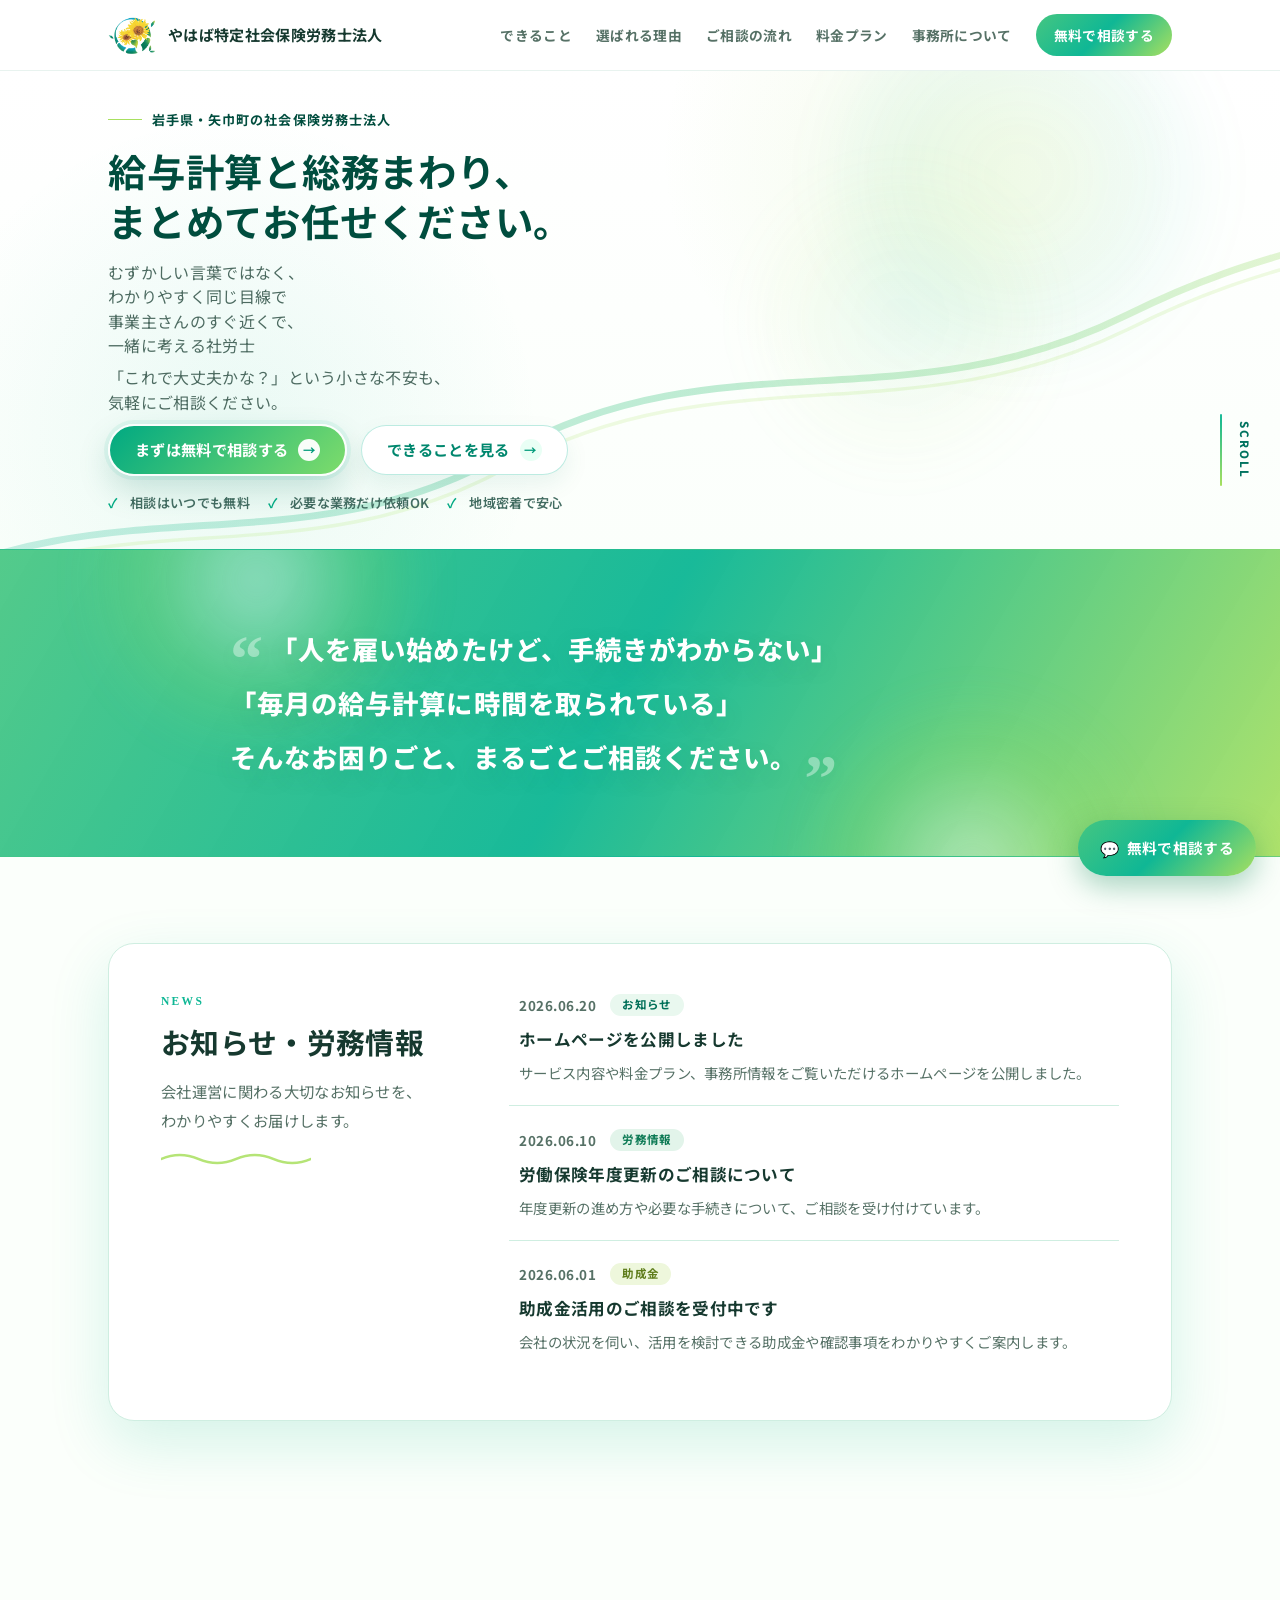
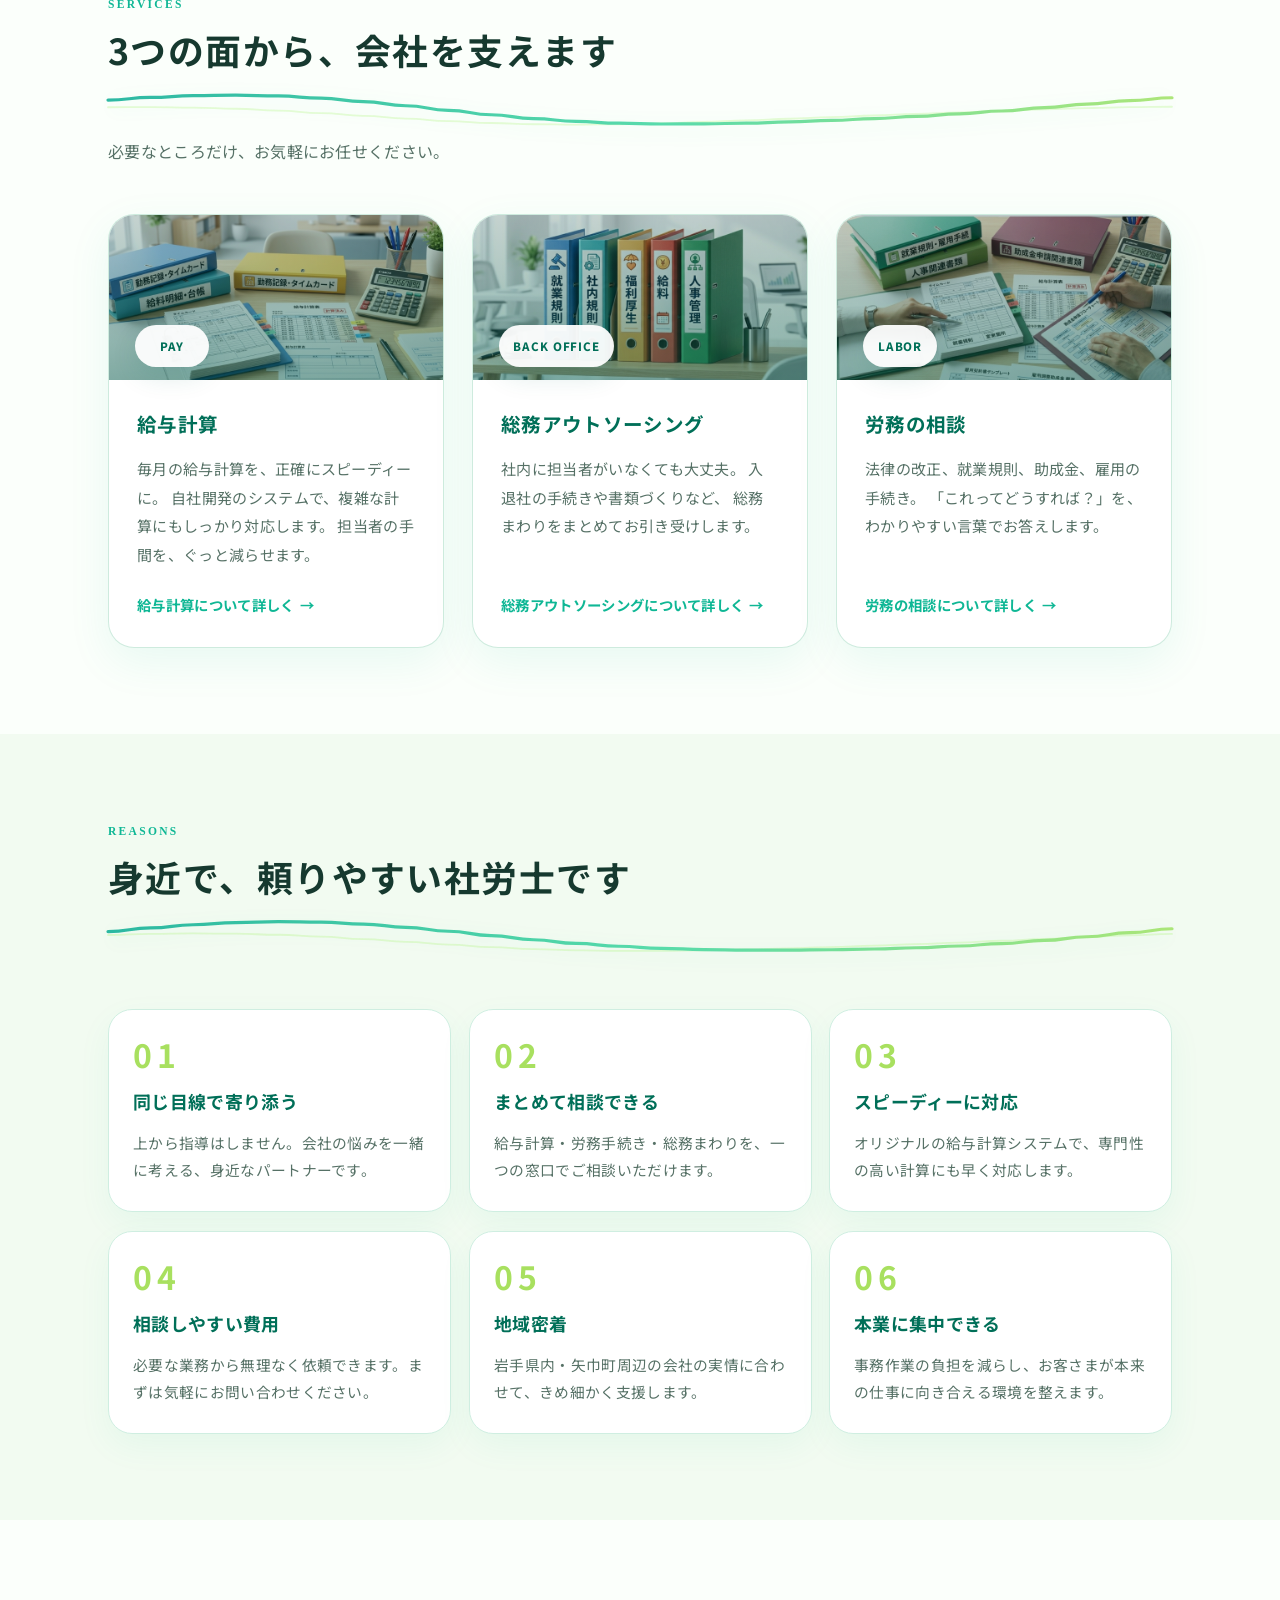
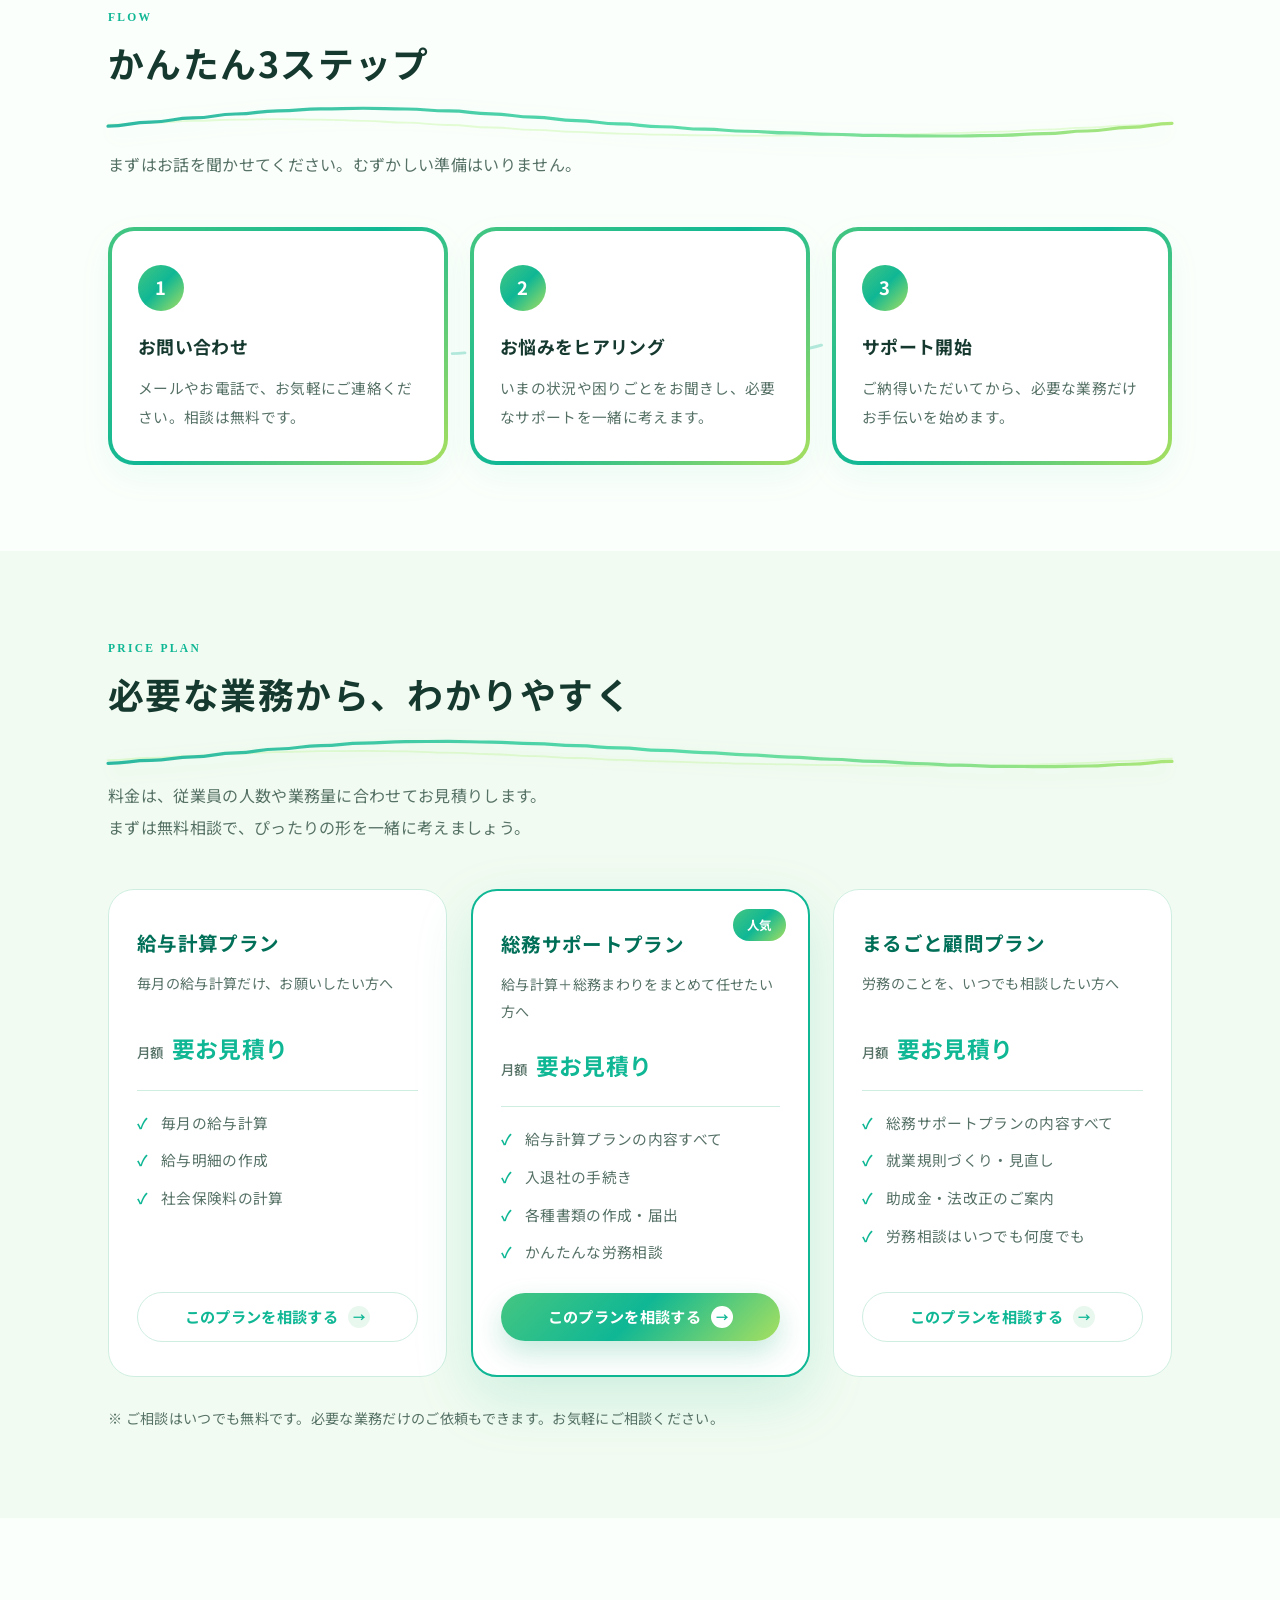
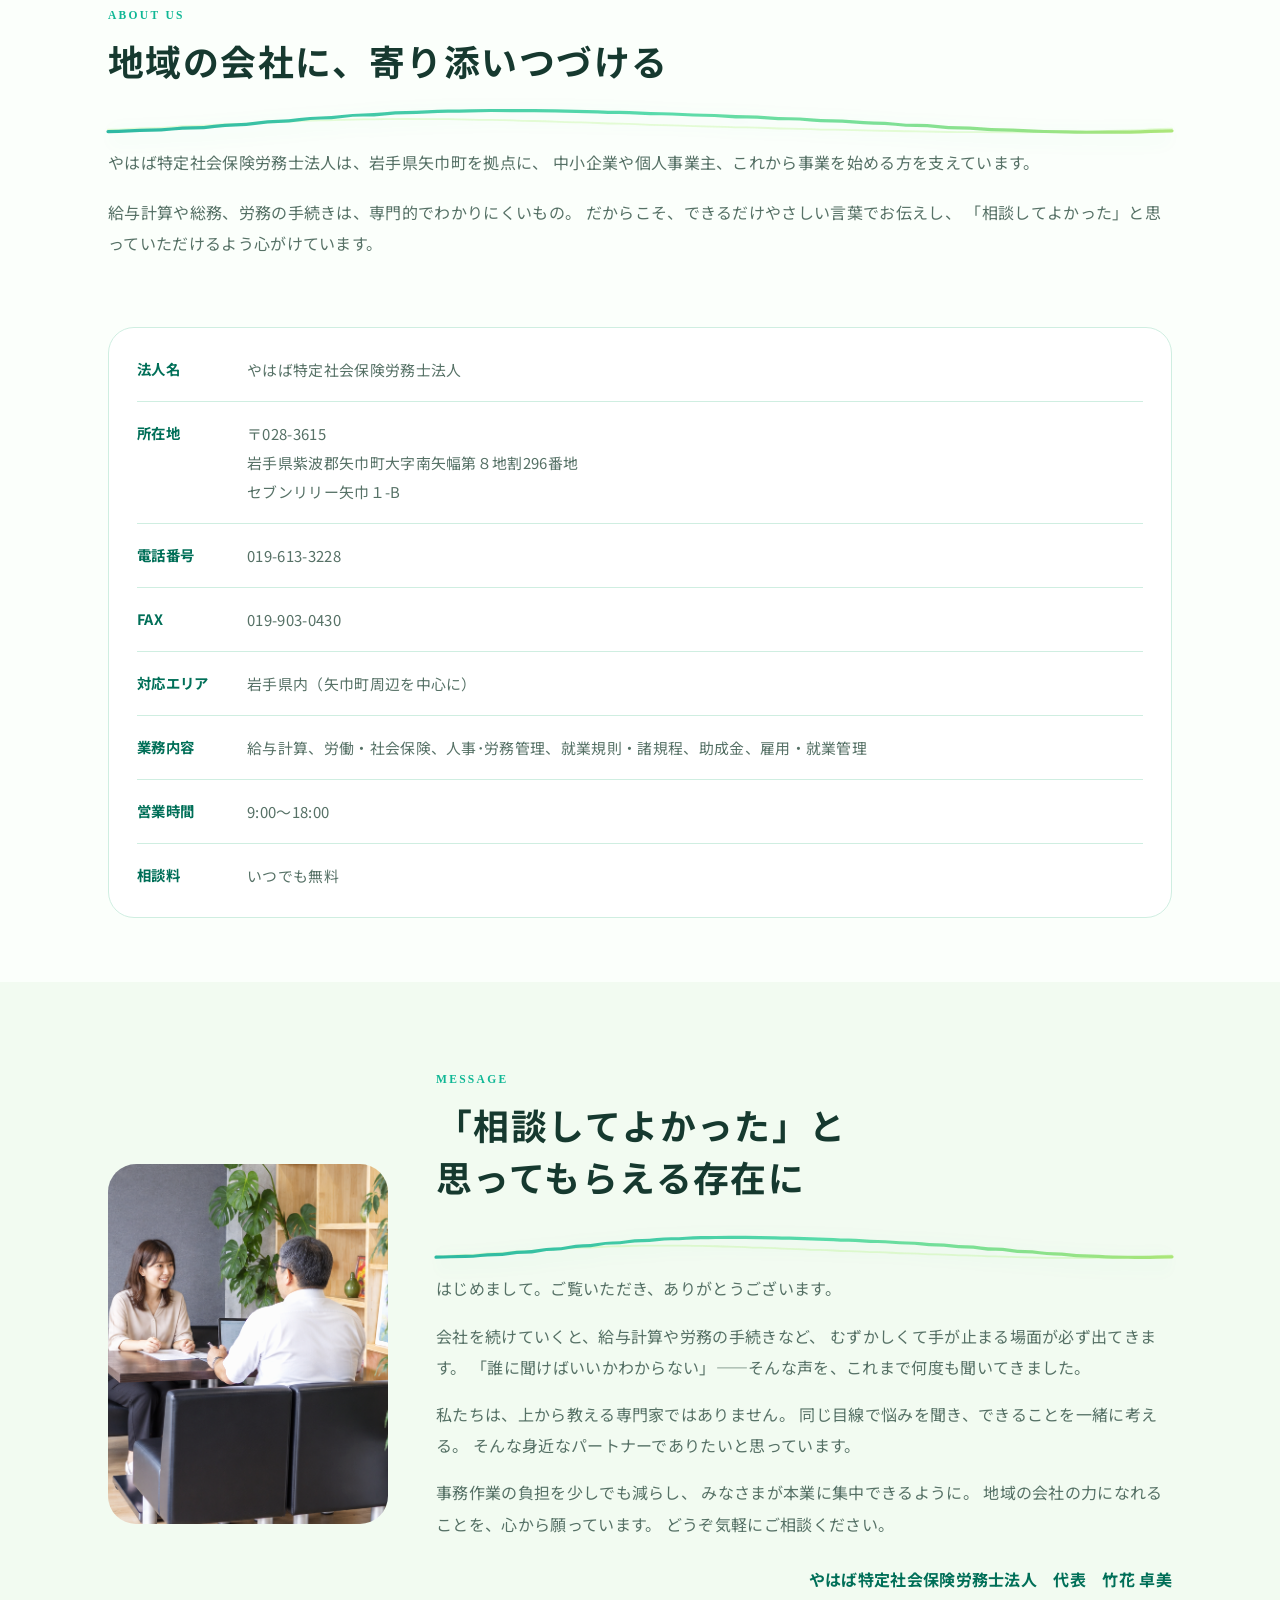
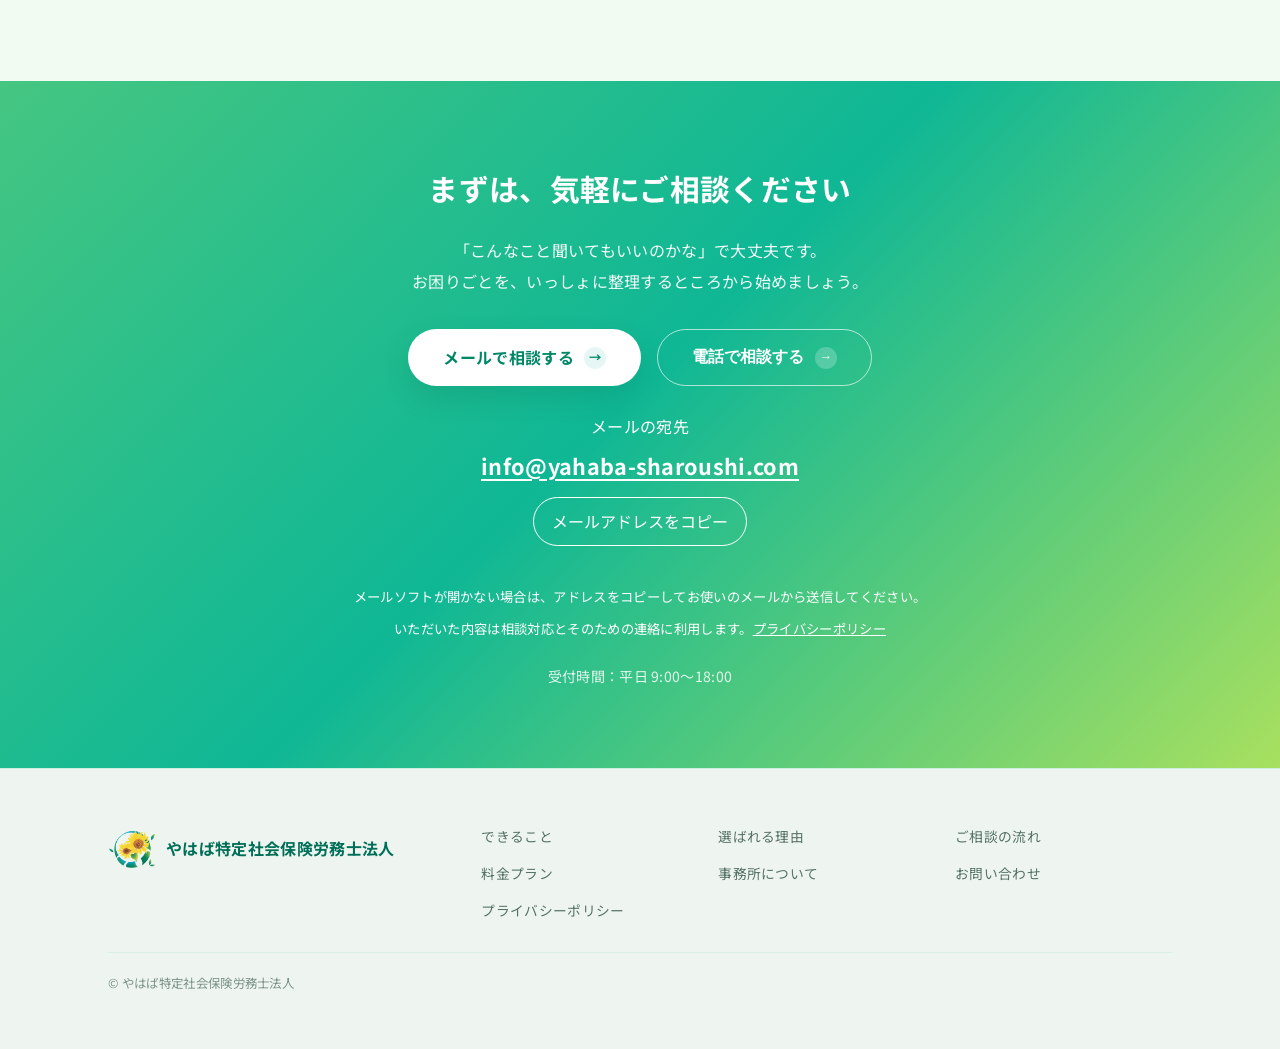
==== commit 7fff066d: "Replace inquiry forms with email links and copyable address" ====
--- a/index.html
+++ b/index.html
@@ -236,7 +236,7 @@
         <li class="flow__step">
           <span class="flow__num">1</span>
           <h3 class="flow__title">お問い合わせ</h3>
-          <p class="flow__text">フォームやお電話で、お気軽にご連絡ください。相談は無料です。</p>
+          <p class="flow__text">メールやお電話で、お気軽にご連絡ください。相談は無料です。</p>
         </li>
         <li class="flow__step">
           <span class="flow__num">2</span>
@@ -399,9 +399,17 @@
         お困りごとを、いっしょに整理するところから始めましょう。
       </p>
       <div class="cta__actions">
-        <button type="button" class="btn btn--white btn--lg contact-modal-open">メールで相談する</button>
+        <a href="mailto:info@yahaba-sharoushi.com" class="btn btn--white btn--lg">メールで相談する</a>
         <button type="button" class="btn btn--outline btn--lg phone-modal-open">電話で相談する</button>
       </div>
+            <div class="contact-email">
+        <p>メールの宛先</p>
+        <a class="contact-email__address" href="mailto:info@yahaba-sharoushi.com">info@yahaba-sharoushi.com</a>
+        <button type="button" class="contact-email__copy" data-copy-email>メールアドレスをコピー</button>
+        <p class="contact-email__status" role="status" aria-live="polite"></p>
+        <p class="contact-email__note">メールソフトが開かない場合は、アドレスをコピーしてお使いのメールから送信してください。</p>
+        <p class="contact-email__note">いただいた内容は相談対応とそのための連絡に利用します。<a href="privacy.html">プライバシーポリシー</a></p>
+      </div>
       <p class="cta__note">受付時間：平日 9:00〜18:00</p>
     </div>
   </section>
@@ -450,54 +458,6 @@
   </div>
 </div>
 
-<!-- お問い合わせフォーム -->
-<div class="contact-modal" id="contactModal" aria-hidden="true">
-  <div class="contact-modal__overlay" data-contact-close></div>
-  <div class="contact-modal__dialog" role="dialog" aria-modal="true" aria-labelledby="contactModalTitle">
-    <button type="button" class="contact-modal__close" aria-label="閉じる" data-contact-close>×</button>
-    <p class="contact-modal__eyebrow">メールでのご相談</p>
-    <h2 class="contact-modal__title" id="contactModalTitle">お問い合わせフォーム</h2>
-    <p class="contact-modal__lead">下のフォームにご記入ください。内容を確認のうえ、担当者よりご返信いたします。</p>
-
-    <!-- 通知メールの送信先は Netlify 管理画面 → Site → Forms → Form notifications で設定します（メールアドレスはコードではなく管理画面に登録） -->
-    <form class="contact-form" name="contact" method="POST" data-netlify="true" netlify-honeypot="bot-field">
-      <input type="hidden" name="form-name" value="contact">
-      <p class="contact-form__hp" hidden>
-        <label>この欄は記入しないでください <input name="bot-field"></label>
-      </p>
-
-      <div class="contact-form__row">
-        <label class="contact-form__label" for="cf-name">お名前 <span class="contact-form__req">必須</span></label>
-        <input class="contact-form__input" id="cf-name" name="お名前" type="text" required autocomplete="name">
-      </div>
-      <div class="contact-form__row">
-        <label class="contact-form__label" for="cf-email">メールアドレス <span class="contact-form__req">必須</span></label>
-        <input class="contact-form__input" id="cf-email" name="メールアドレス" type="email" required autocomplete="email">
-      </div>
-      <div class="contact-form__row">
-        <label class="contact-form__label" for="cf-tel">電話番号 <span class="contact-form__opt">任意</span></label>
-        <input class="contact-form__input" id="cf-tel" name="電話番号" type="tel" autocomplete="tel">
-      </div>
-      <div class="contact-form__row">
-        <label class="contact-form__label" for="cf-message">相談内容 <span class="contact-form__req">必須</span></label>
-        <textarea class="contact-form__input contact-form__textarea" id="cf-message" name="相談内容" rows="5" required></textarea>
-      </div>
-
-      <div class="contact-form__privacy">
-        <p id="cf-privacy-note">ご入力内容は、お問い合わせへの回答・相談対応と、そのための連絡に利用します。マイナンバーや健康情報、従業員の個人情報は、このフォームには記入しないでください。</p>
-        <p><a href="privacy.html" target="_blank" rel="noopener">プライバシーポリシーを読む（別タブで開きます）</a></p>
-        <label class="contact-form__consent" for="cf-privacy">
-          <input id="cf-privacy" name="プライバシーポリシーへの同意" type="checkbox" value="同意する" required aria-describedby="cf-privacy-note">
-          <span>個人情報の取り扱いを確認し、同意します <span class="contact-form__req">必須</span></span>
-        </label>
-      </div>
-      <button type="submit" class="btn btn--lg contact-form__submit">送信する</button>
-      <p class="contact-form__status" role="status" aria-live="polite"></p>
-      <p class="contact-form__note">受付時間：平日 9:00〜18:00／いただいた内容は相談対応の目的のみに使用します。</p>
-    </form>
-  </div>
-</div>
-
 <script src="script.js"></script>
 </body>
 </html>
--- a/style.css
+++ b/style.css
@@ -2696,3 +2696,12 @@
 .greeting__person.greeting__photoOnly{overflow:hidden!important;border-radius:28px!important;}
 .greeting__photoOnly img{object-position:48% 40%!important;transform:scale(1.25);transform-origin:48% 38%;opacity:1!important;}
 @media(max-width:640px){.greeting__person.greeting__photoOnly{border-radius:22px!important;}}
+
+/* メールでの相談・コピー可能な宛先 */
+.contact-email{max-width:620px;margin:26px auto 0;text-align:center;line-height:1.8;}
+.contact-email__address{display:block;margin:6px 0 12px;font-size:clamp(1rem,4.5vw,1.35rem);font-weight:700;text-decoration:underline;text-underline-offset:4px;user-select:text;overflow-wrap:anywhere;}
+.contact-email__copy{padding:9px 18px;border:1px solid currentColor;border-radius:999px;background:transparent;color:inherit;font:inherit;cursor:pointer;}
+.contact-email__copy:focus-visible{outline:3px solid currentColor;outline-offset:4px;}
+.contact-email__status{min-height:1.8em;font-size:.86rem;margin-top:6px;}
+.contact-email__note{font-size:.83rem;margin-top:8px;line-height:1.8;}
+.contact-email__note a{text-decoration:underline;}
